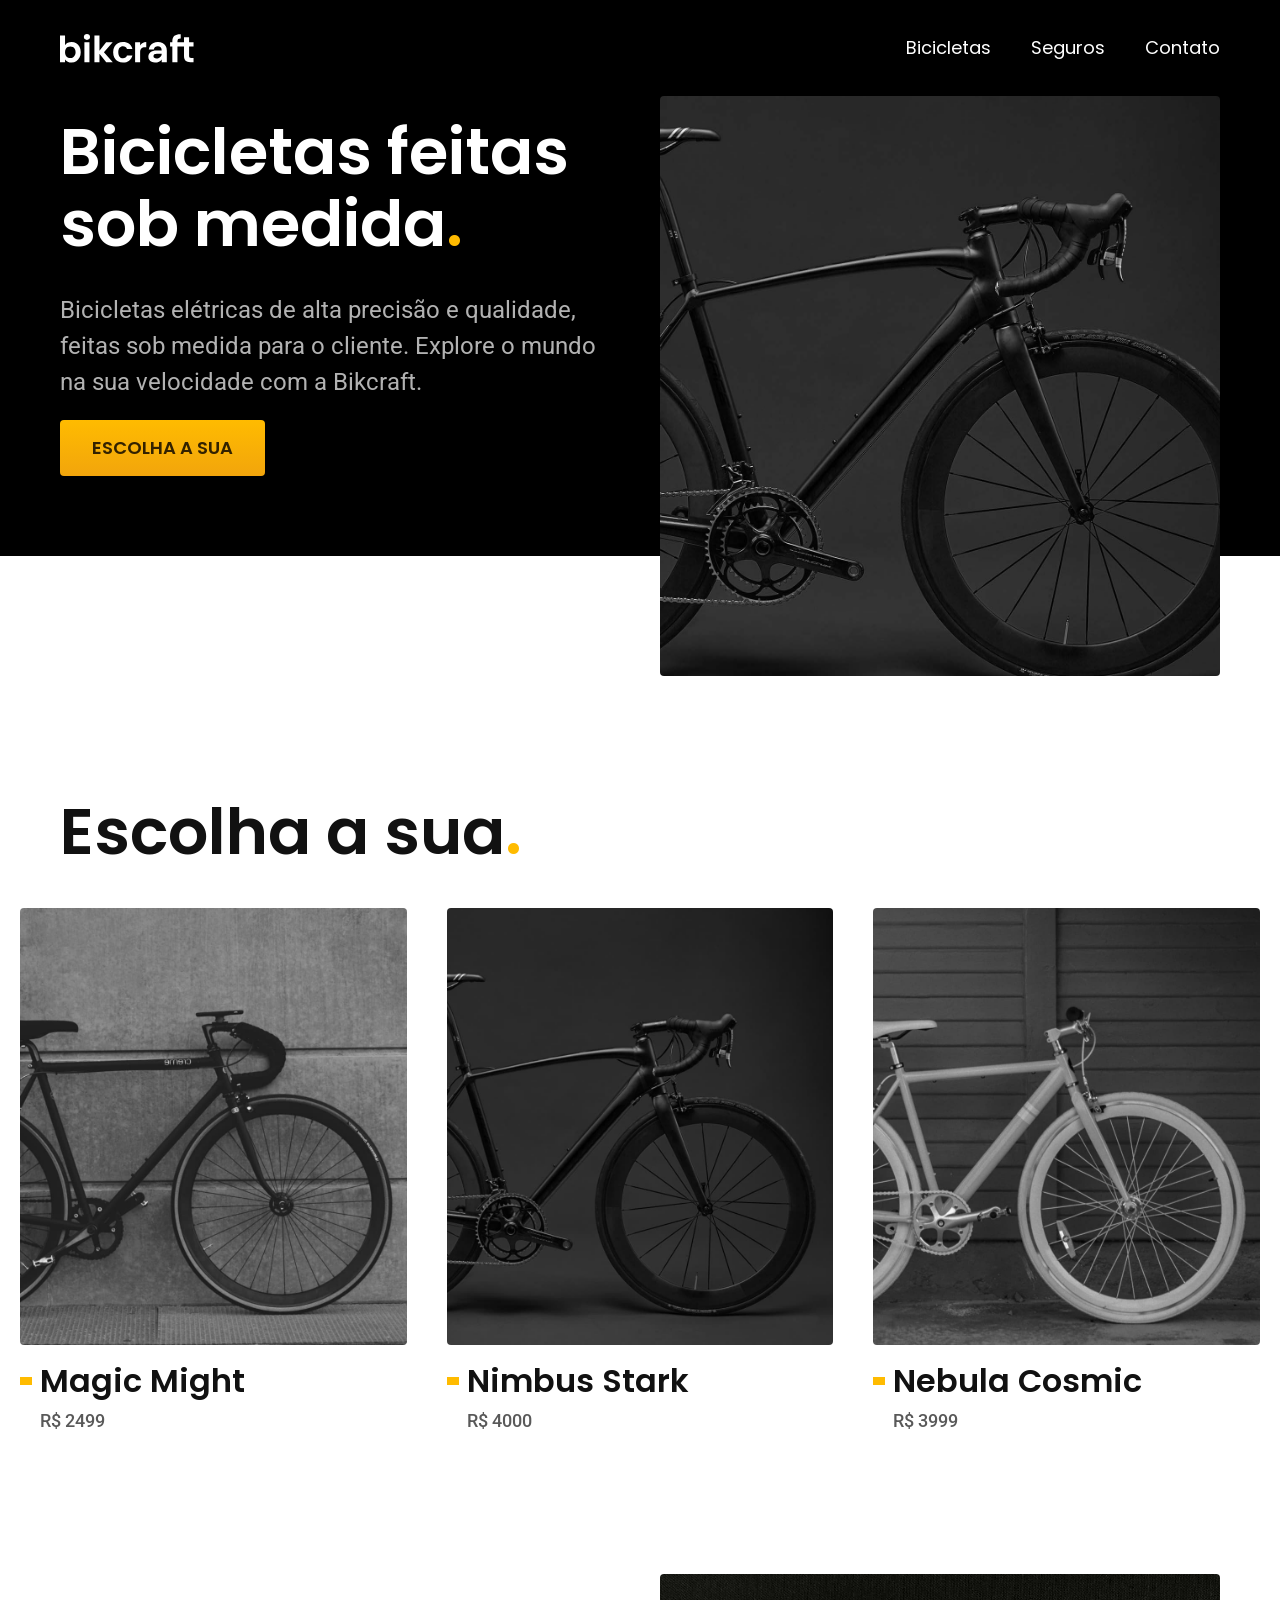
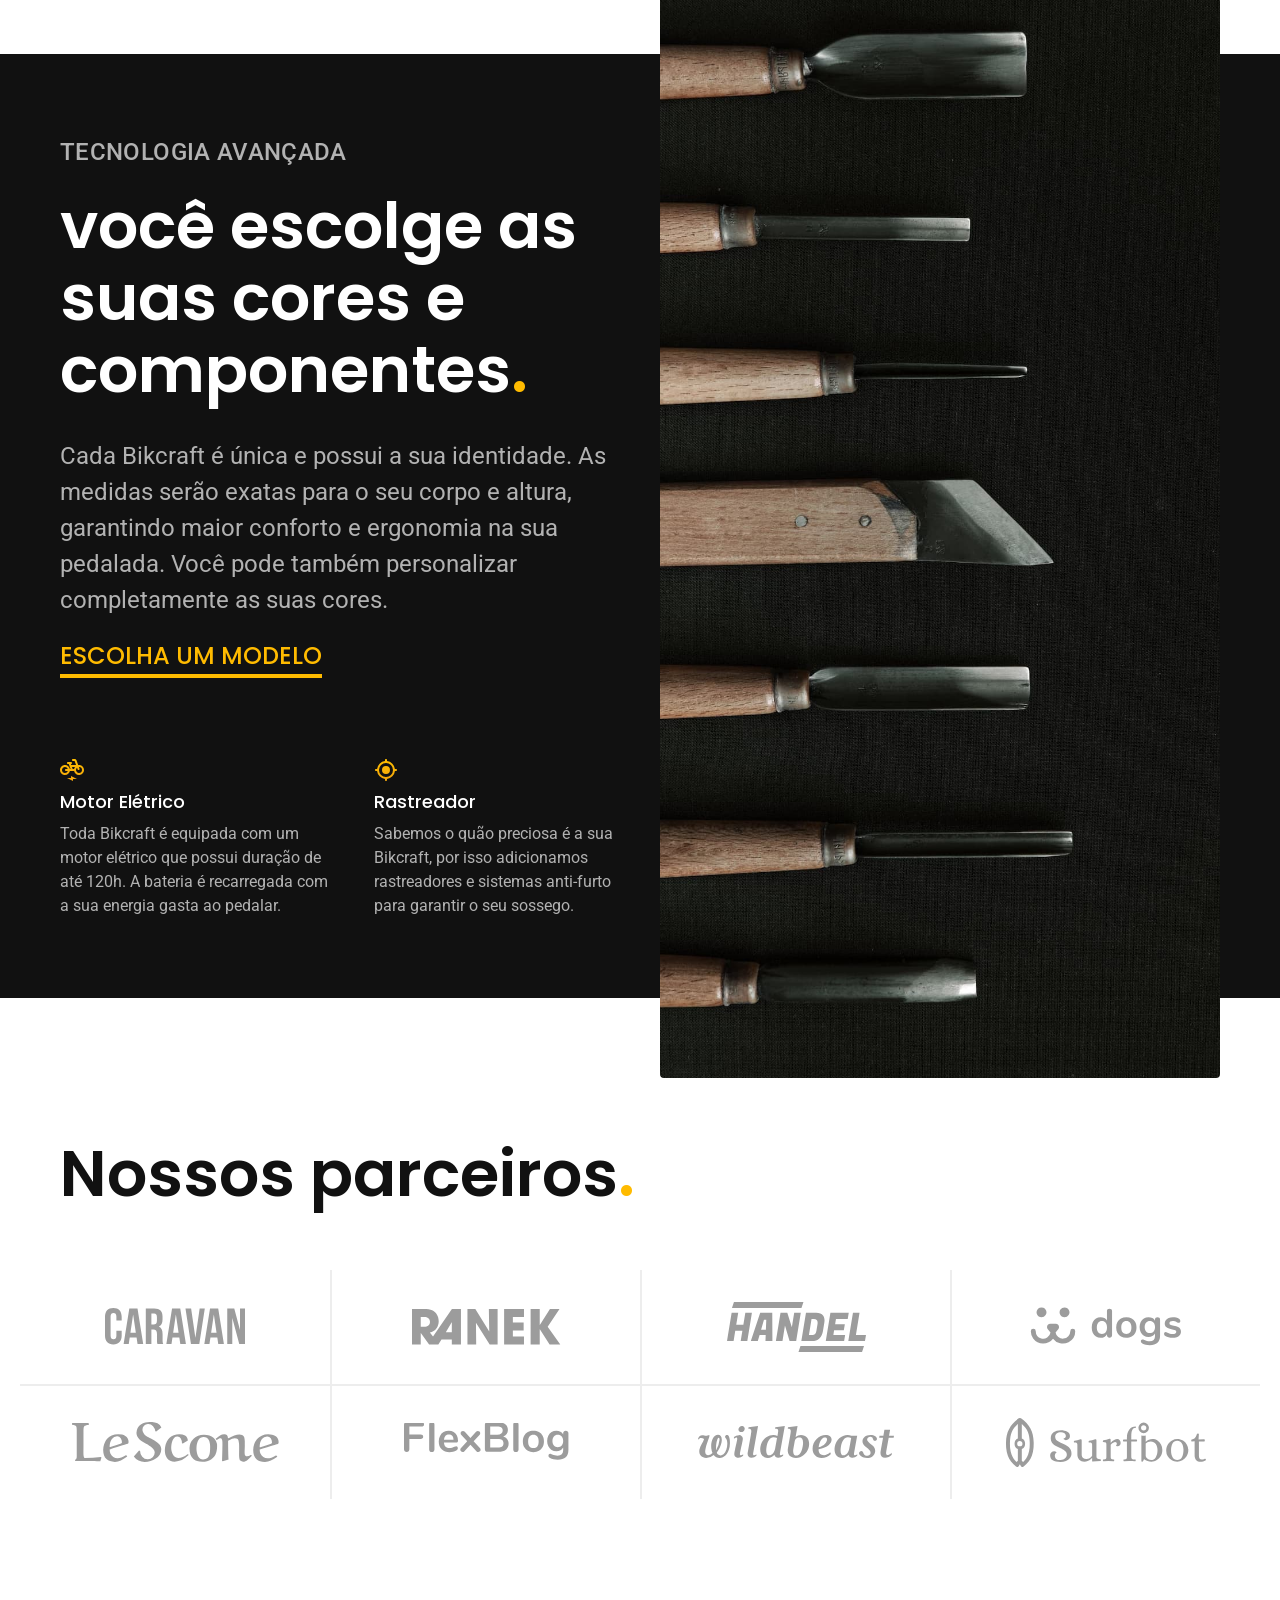
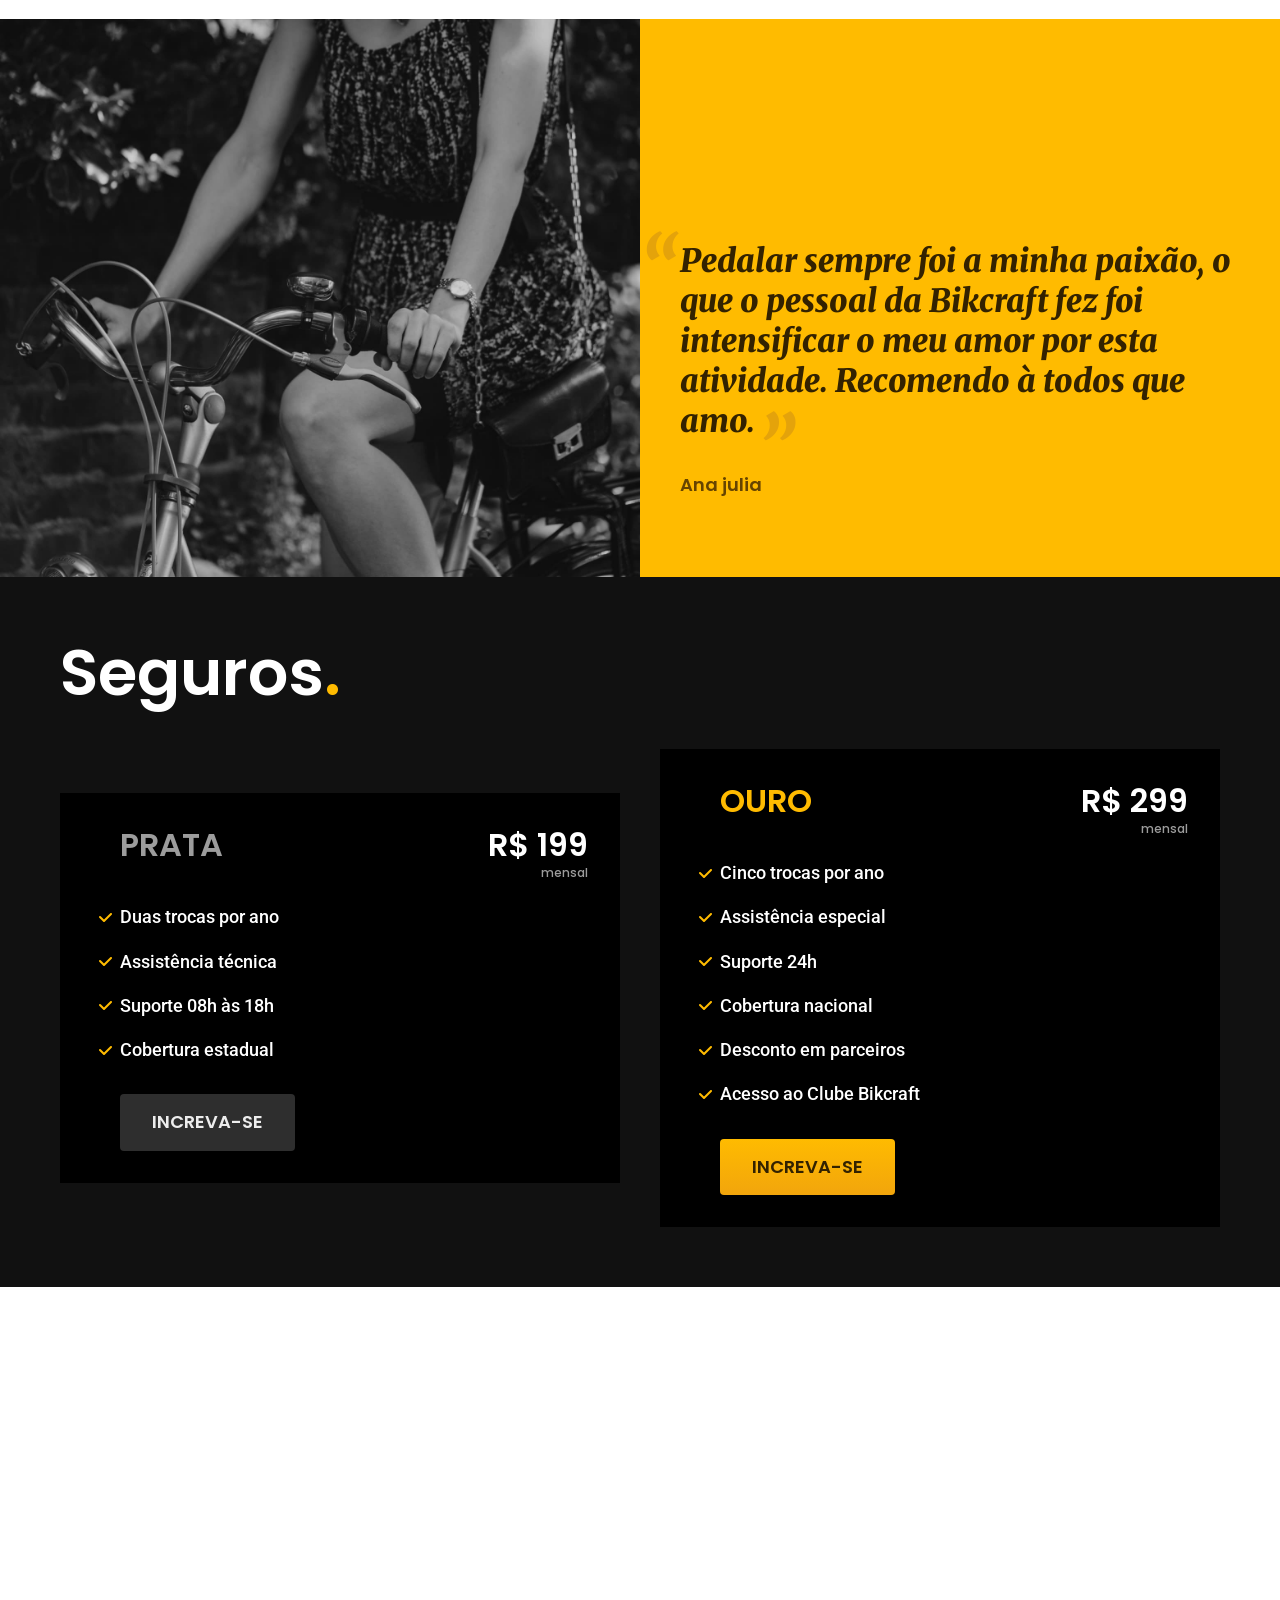
==== index.html @ 84272445 "Implementação de seguros" ====
<!DOCTYPE html>
<html lang="pt-br">

<head>
  <meta charset="UTF-8">
  <meta name="description" content="Bicicletas elétricas de alta precisão e qualidade,  feitas sob medida para o cliente. Explore o mundo na sua velocidade com a Bikcraft.">
  <meta name="viewport" content="width=device-width, initial-scale=1.0">
  <title>Bikcraft - Bicicletas Elétricas</title>

  <link rel="stylesheet" href="./css/style.css">

  <link rel="preconnect" href="https://fonts.googleapis.com">
  <link rel="preconnect" href="https://fonts.gstatic.com" crossorigin>
  <link href="https://fonts.googleapis.com/css2?family=Merriweather:ital,opsz,wght@1,18..144,300..900&family=Poppins&family=Roboto:wght@100..900&display=swap" rel="stylesheet">
</head>

<body>
  <header class="header-bg">
    <div class="header container">
      <a href="./">
        <img src="./img/bikcraft.svg" alt="Bikcraft">
      </a>

      <nav>
        <ul class="header-menu font-1-m cor-0">
          <li><a href="./bicicletas.html">Bicicletas</a></li>
          <li><a href="./seguros.html">Seguros</a></li>
          <li><a href="./contato.html">Contato</a></li>
        </ul>
      </nav>
    </div>
  </header>

  <main class="introducao-bg">
    <div class="introducao container">
      <div class="introducao-conteudo">
        <h1 class="texto-grande cor-0">Bicicletas feitas sob medida<span class="cor-p1">.</span></h1>
        <p class="font-2-l cor-5">Bicicletas elétricas de alta precisão e qualidade, feitas sob medida para o cliente. Explore o mundo na sua velocidade com a Bikcraft.</p>
        <a class="botao" href="./bicicletas.html">Escolha a sua</a>
      </div>
      <div class="introducao-imagem">
        <img src="./img/fotos/introducao.jpg" alt="Bicicleta elétrica preta.">
      </div>
    </div>
  </main>

  <article class="bicicletas-lista">
    <h2 class="container font-1-xxl">Escolha a sua<span class="cor-p1">.</span></h2>
    <ul>
      <li>
        <a href="./bicletas/magic.html">
          <img src="./img/bicicletas/magic-home.jpg" alt="Bicicleta preta">
          <h3 class="font-1-xl">Magic Might</h3>
          <span class="font-2-m cor-8">R$ 2499</span>
        </a>
      </li>
      <li>
        <a href="./bicletas/nimbus.html">
          <img src="./img/bicicletas/nimbus-home.jpg" alt="Bicicleta preta">
          <h3 class="font-1-xl">Nimbus Stark</h3>
          <span class="font-2-m cor-8">R$ 4000</span>
        </a>
      </li>
      <li>
        <a href="./bicletas/nebula.html">
          <img src="./img/bicicletas/nebula-home.jpg" alt="Bicicleta preta">
          <h3 class="font-1-xl">Nebula Cosmic</h3>
          <span class="font-2-m cor-8">R$ 3999</span>
        </a>
      </li>
    </ul>
  </article>

  <article class="tecnologia-bg">
    <div class="tecnologia container">
      <div class="tecnologia-conteudo">
        <span class="font-2-l-b cor-5">Tecnologia avançada</span>
        <h2 class="font-1-xxl cor-0">você escolge as suas cores e componentes<span class="cor-p1">.</span></h2>
        <p class="font-2-l cor-5">Cada Bikcraft é única e possui a sua identidade. As medidas serão exatas para o seu corpo e altura, garantindo maior conforto e ergonomia na sua pedalada. Você pode também personalizar completamente as suas cores.</p>
        <a class="link" href="./bicicletas.html">Escolha um modelo</a>
        <div class="tecnologia-vantagens">
          <div>
            <img src="./img/icones/eletrica.svg" alt="">
            <h3 class="font-1-m cor-0">Motor Elétrico</h3>
            <p class="font-2-s cor-5">Toda Bikcraft é equipada com um motor elétrico que possui duração de até 120h. A bateria é recarregada com a sua energia gasta ao pedalar.</p>
          </div>
          <div>
            <img src="./img/icones/rastreador.svg" alt="">
            <h3 class="font-1-m cor-0">Rastreador</h3>
            <p class="font-2-s cor-5">Sabemos o quão preciosa é a sua Bikcraft, por isso adicionamos rastreadores e sistemas anti-furto para garantir o seu sossego. </p>
          </div>
        </div>
      </div>
      <div class="tecnologia-imagem">
        <img src="./img/fotos/tecnologia.jpg" alt="">
      </div>
    </div>
  </article>

  <section class="parceiros" aria-label="Nossos parceiros">
    <h2 class="container font-1-xxl">Nossos parceiros<span class="cor-p1">.</span></h2>
    <ul>
      <li><img src="./img/parceiros/caravan.svg" alt="carava"></li>
      <li><img src="./img/parceiros/ranek.svg" alt="carava"></li>
      <li><img src="./img/parceiros/handel.svg" alt="carava"></li>
      <li><img src="./img/parceiros/dogs.svg" alt="carava"></li>
      <li><img src="./img/parceiros/lescone.svg" alt="carava"></li>
      <li><img src="./img/parceiros/flexblog.svg" alt="carava"></li>
      <li><img src="./img/parceiros/wildbeast.svg" alt="carava"></li>
      <li><img src="./img/parceiros/surfbot.svg" alt="carava"></li>
    </ul>
  </section>

  <section class="depoimento" aria-label="depoimento">
    <div>
      <img src="./img/fotos/depoimento.jpg" alt="Pessoa pedalando uma bicicleta bikcraft">
    </div>
    <div class="depoimento-conteudo">
      <blockquote class="font-1-xl cor-p5">
        <p>Pedalar sempre foi a minha paixão, o que o pessoal da Bikcraft fez foi intensificar o meu amor por esta atividade. Recomendo à todos que amo.</p>
      </blockquote>
      <span class="font-1-m-b cor-p4">Ana julia</span>
    </div>
  </section>

  <article class="seguros-bg">
    <div class="seguros container">
      <h2 class="font-1-xxl cor-0">Seguros<span class="cor-p1">.</span></h2>
      <div class="seguros-item">
        <h3 class="font-1-xl cor-6">PRATA</h3>
        <span class="font-1-xl cor-0">R$ 199 <span class="font-1-xs cor-6">mensal</span></span>
        <ul class="font-2-m cor-0">
          <li>Duas trocas por ano</li>
          <li>Assistência técnica</li>
          <li>Suporte 08h às 18h</li>
          <li>Cobertura estadual</li>
        </ul>
        <a class="botao secundario" href="./orcamento.html">Increva-se</a>
      </div>

      <div class="seguros-item">
        <h3 class="font-1-xl cor-p1">OURO</h3>
        <span class="font-1-xl cor-0">R$ 299 <span class="font-1-xs cor-6">mensal</span></span>
        <ul class="font-2-m cor-0">
          <li>Cinco trocas por ano</li>
          <li>Assistência especial </li>
          <li>Suporte 24h</li>
          <li>Cobertura nacional</li>
          <li>Desconto em parceiros</li>
          <li>Acesso ao Clube Bikcraft</li>
        </ul>
        <a class="botao" href="./orcamento.html">Increva-se</a>
      </div>
    </div>
  </article>
</body>

</html>
---- css/style.css ----
@import "./global/header.css";
@import "./global/global.css";
@import "./utilidades/tipografia.css";
@import "./utilidades/cores.css";


/* utilidades */

@import "./utilidades/componentes.css";

/* Home */
@import "./home/introducao.css";
@import "./home/tecnologia.css"; 
@import "./home/parceiros.css";
@import "./home/depoimento.css";

/* Seguros */
@import "./seguros/seguros.css";

/* Bicicletas */
@import "./bicicletas/bicicletas-lista.css";
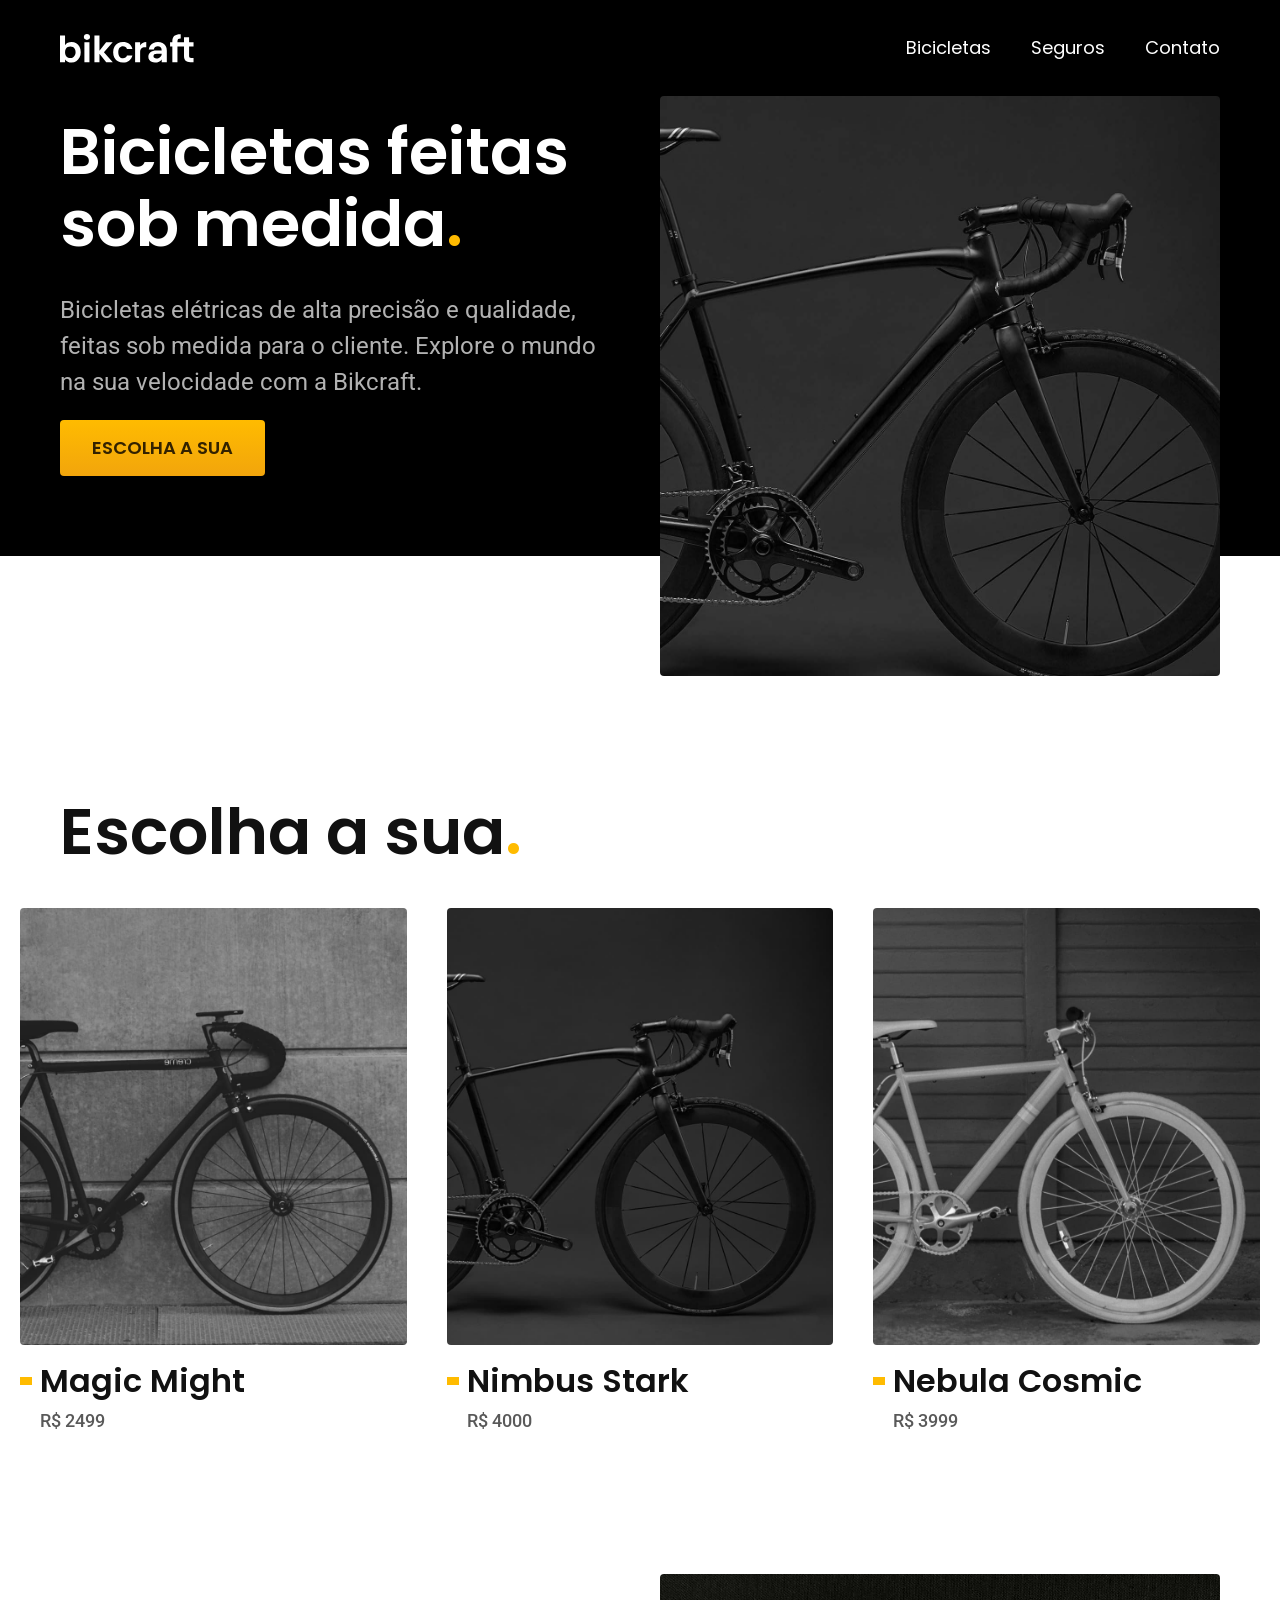
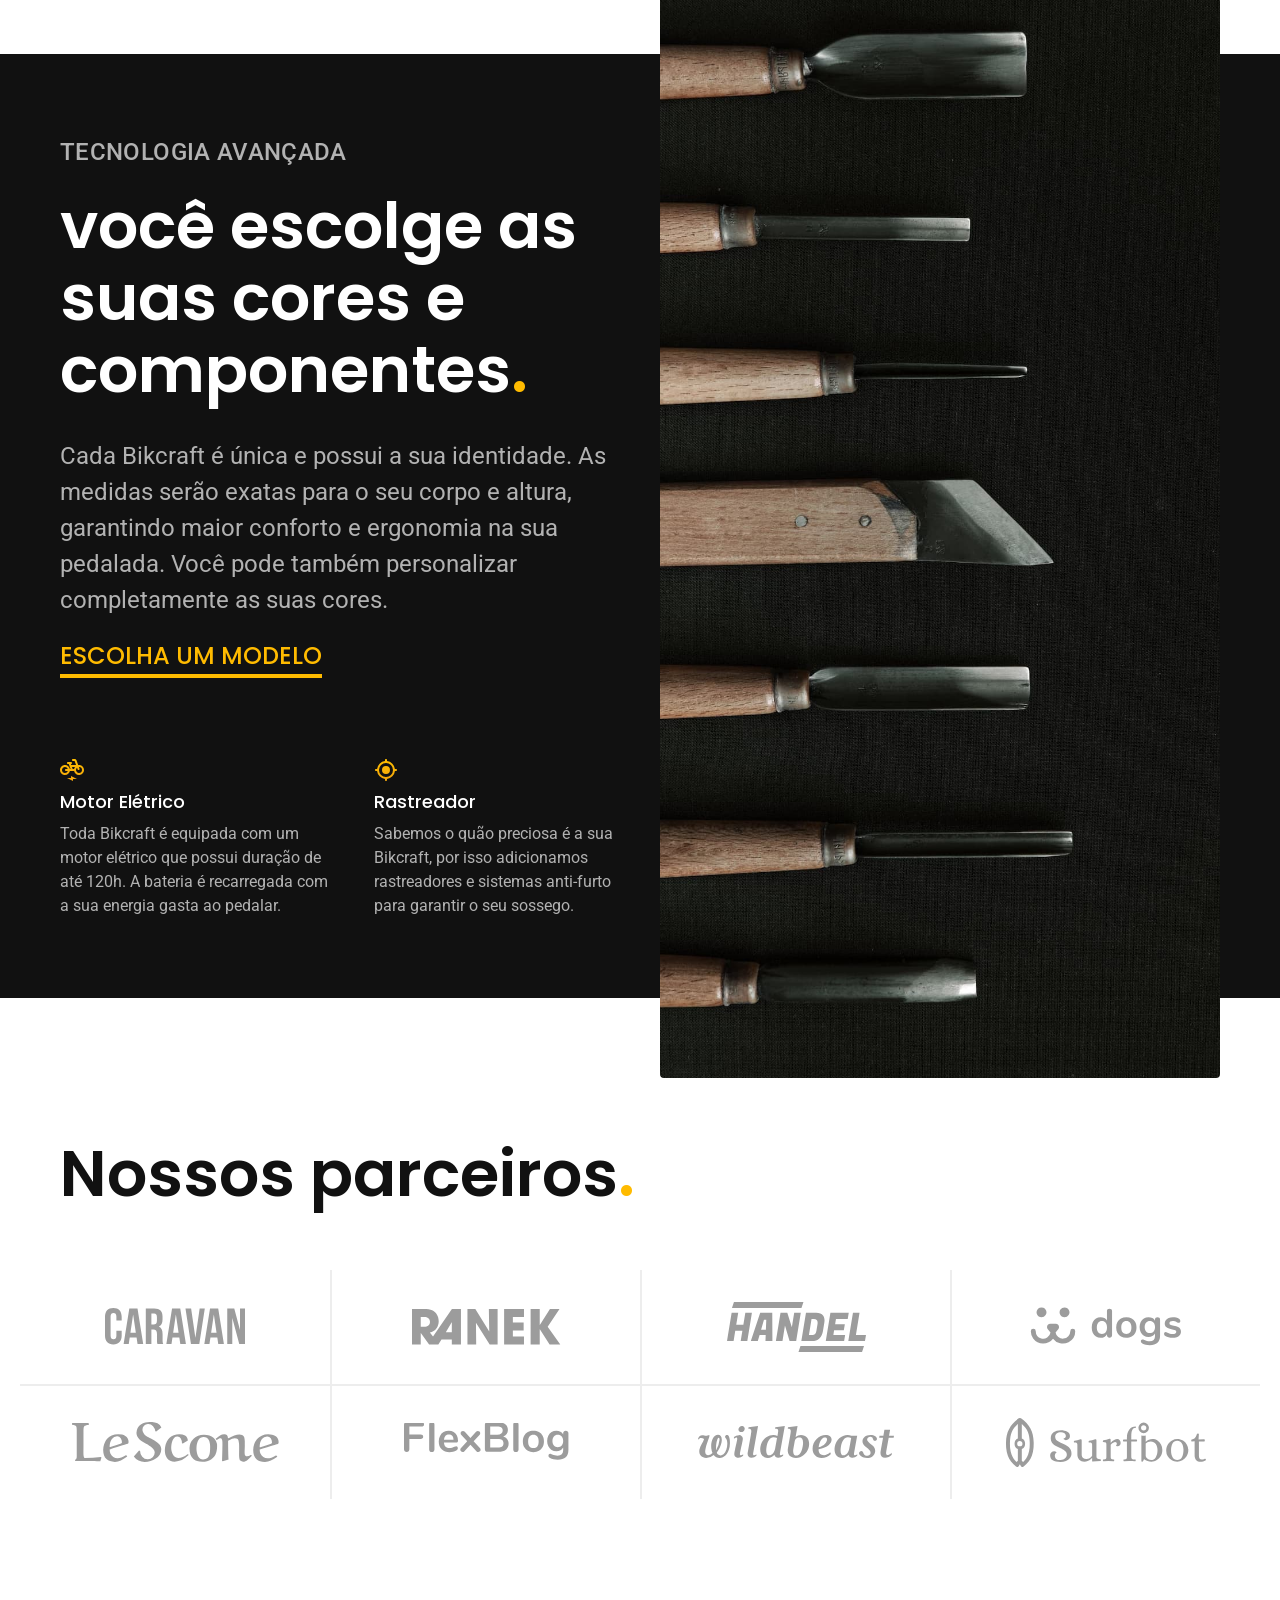
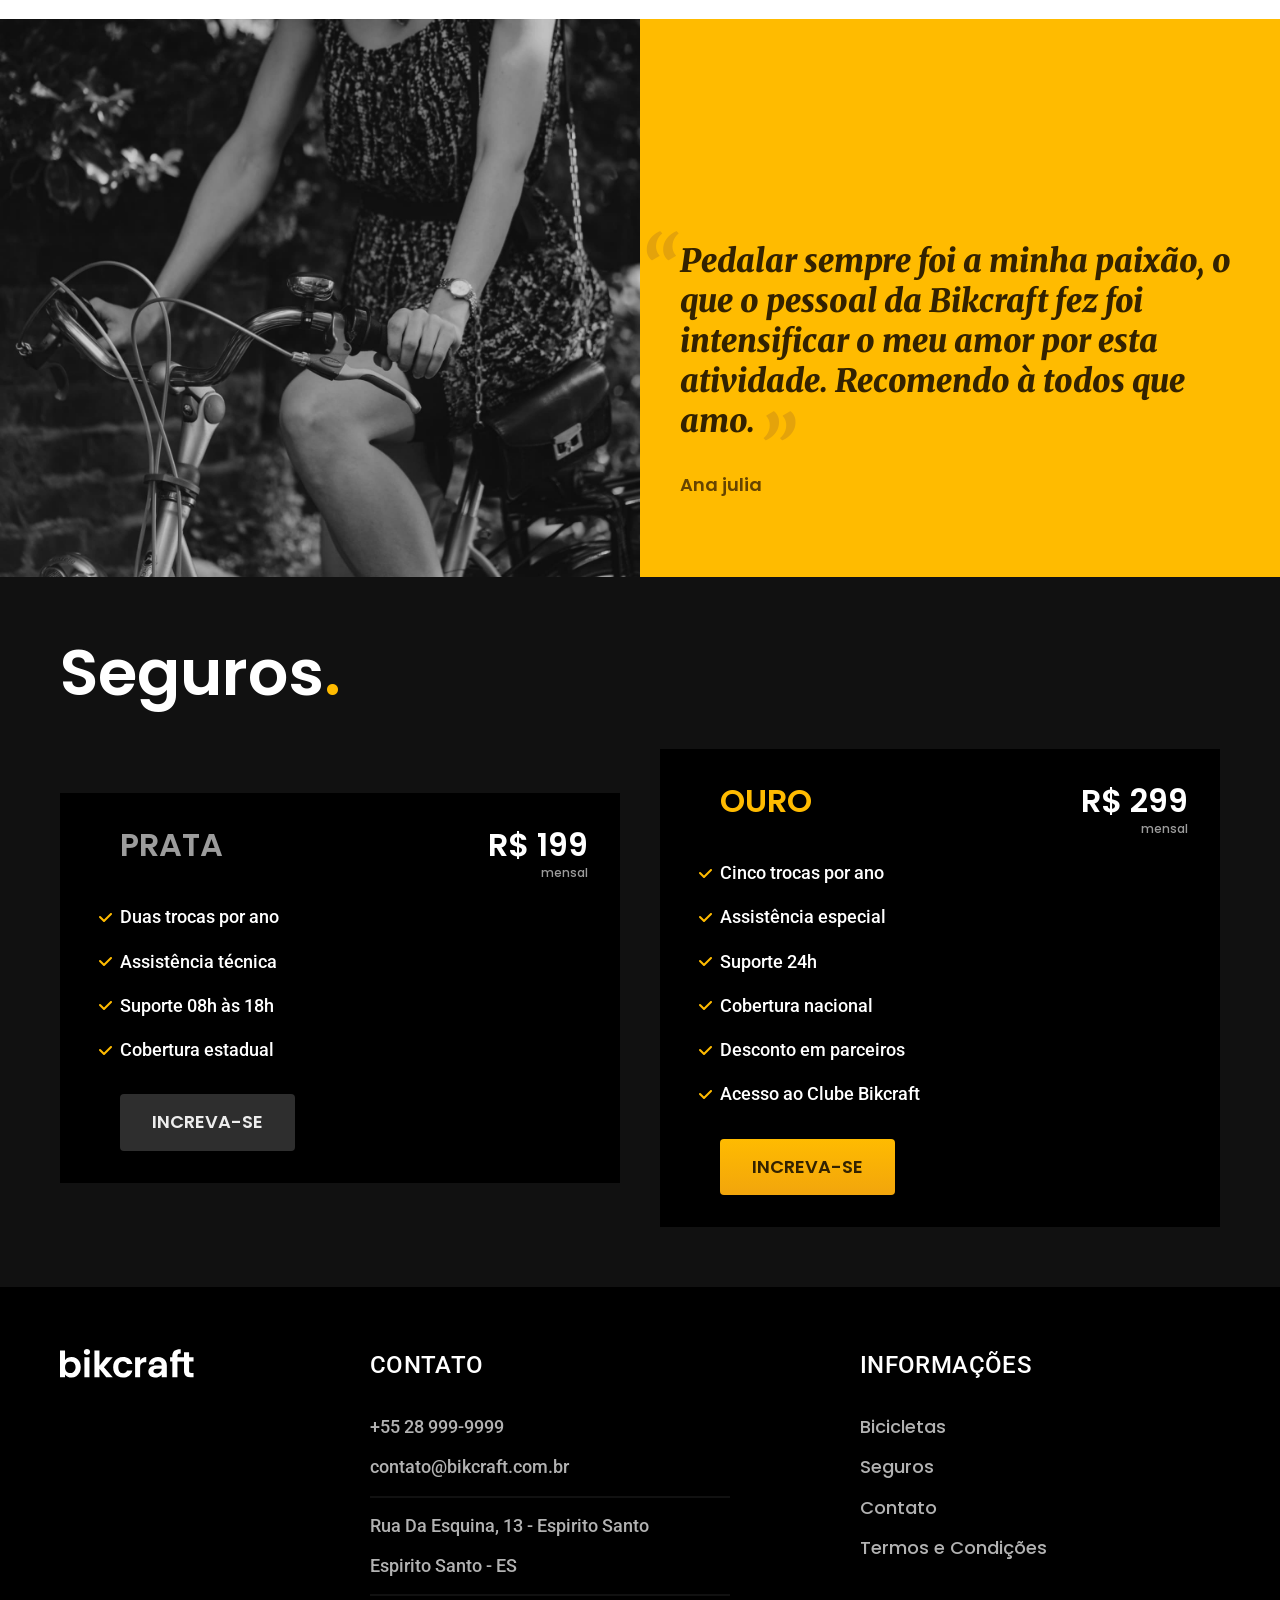
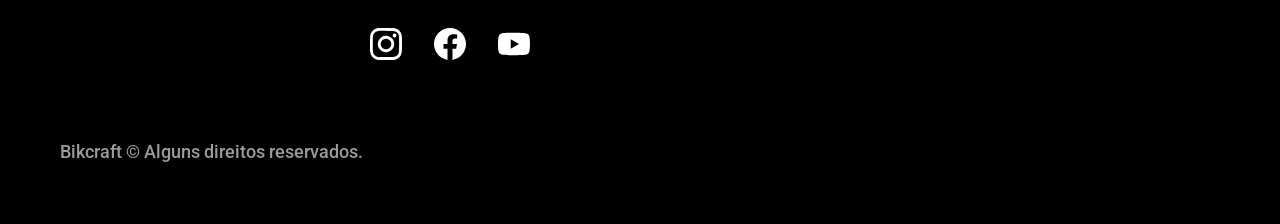
==== commit aed84002: "Aplicação de footer" ====
--- a/index.html
+++ b/index.html
@@ -153,6 +153,46 @@
       </div>
     </div>
   </article>
+
+  <footer class="footer-bg">
+    <div class="footer container">
+    <img src="./img/bikcraft.svg" alt="">
+    <div class="footer-contato">
+      <h3 class="font-2-l-b cor-0">Contato</h3>
+      <ul class="font-2-m cor-5">
+        <li><a href="tel:+5528999999">+55 28 999-9999</a></li>
+        <li><a href="mailto:contato@bikcraft.com.br">contato@bikcraft.com.br</a></li>
+        <li>Rua Da Esquina, 13 - Espirito Santo</li>
+        <li>Espirito Santo - ES</li>
+      </ul>
+        <div class="footer-redes">
+          <a href="./">
+            <img src="./img/redes/instagram.svg" alt="instagram">
+          </a>
+                    <a href="./">
+            <img src="./img/redes/facebook.svg" alt="facebook">
+          </a>
+                    <a href="./">
+            <img src="./img/redes/youtube.svg" alt="youtube">
+          </a>
+          
+        </div>
+
+    </div>
+    <div class="footer-informacoes">
+    <h3 class="font-2-l-b cor-0">Informações</h3>
+    <nav>
+      <ul class="font-1-m cor-5">
+          <li><a href="./bicicletas.html">Bicicletas</a></li>
+          <li><a href="./seguros.html">Seguros</a></li>
+          <li><a href="./contato.html">Contato</a></li>
+          <li><a href="./termos.html">Termos e Condições</a></li>
+      </ul>
+    </nav>
+    </div>
+    <p class="footer-copy font-2-m cor-6">Bikcraft © Alguns direitos reservados.</p>
+    </div>
+  </footer>
 </body>
 
 </html>
--- a/css/style.css
+++ b/css/style.css
@@ -1,4 +1,5 @@
 @import "./global/header.css";
+@import "./global/footer.css";
 @import "./global/global.css";
 @import "./utilidades/tipografia.css";
 @import "./utilidades/cores.css";
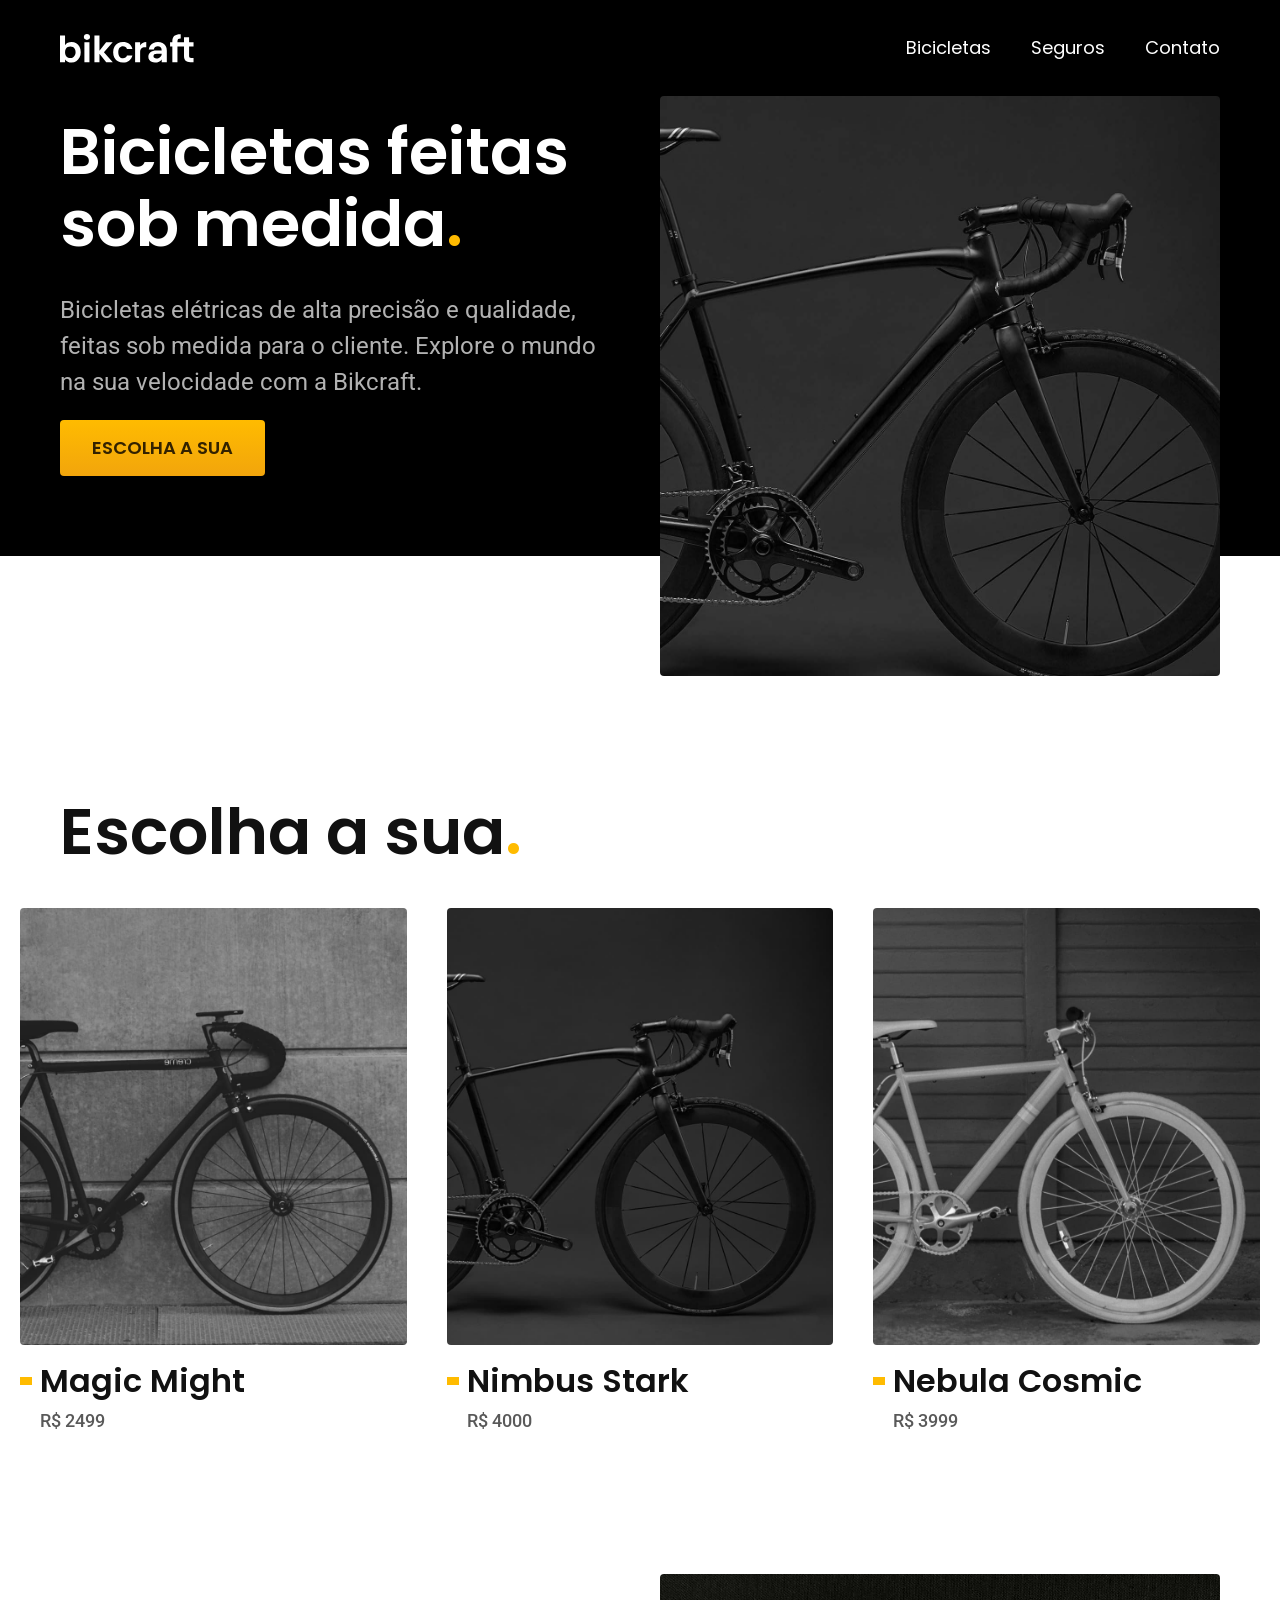
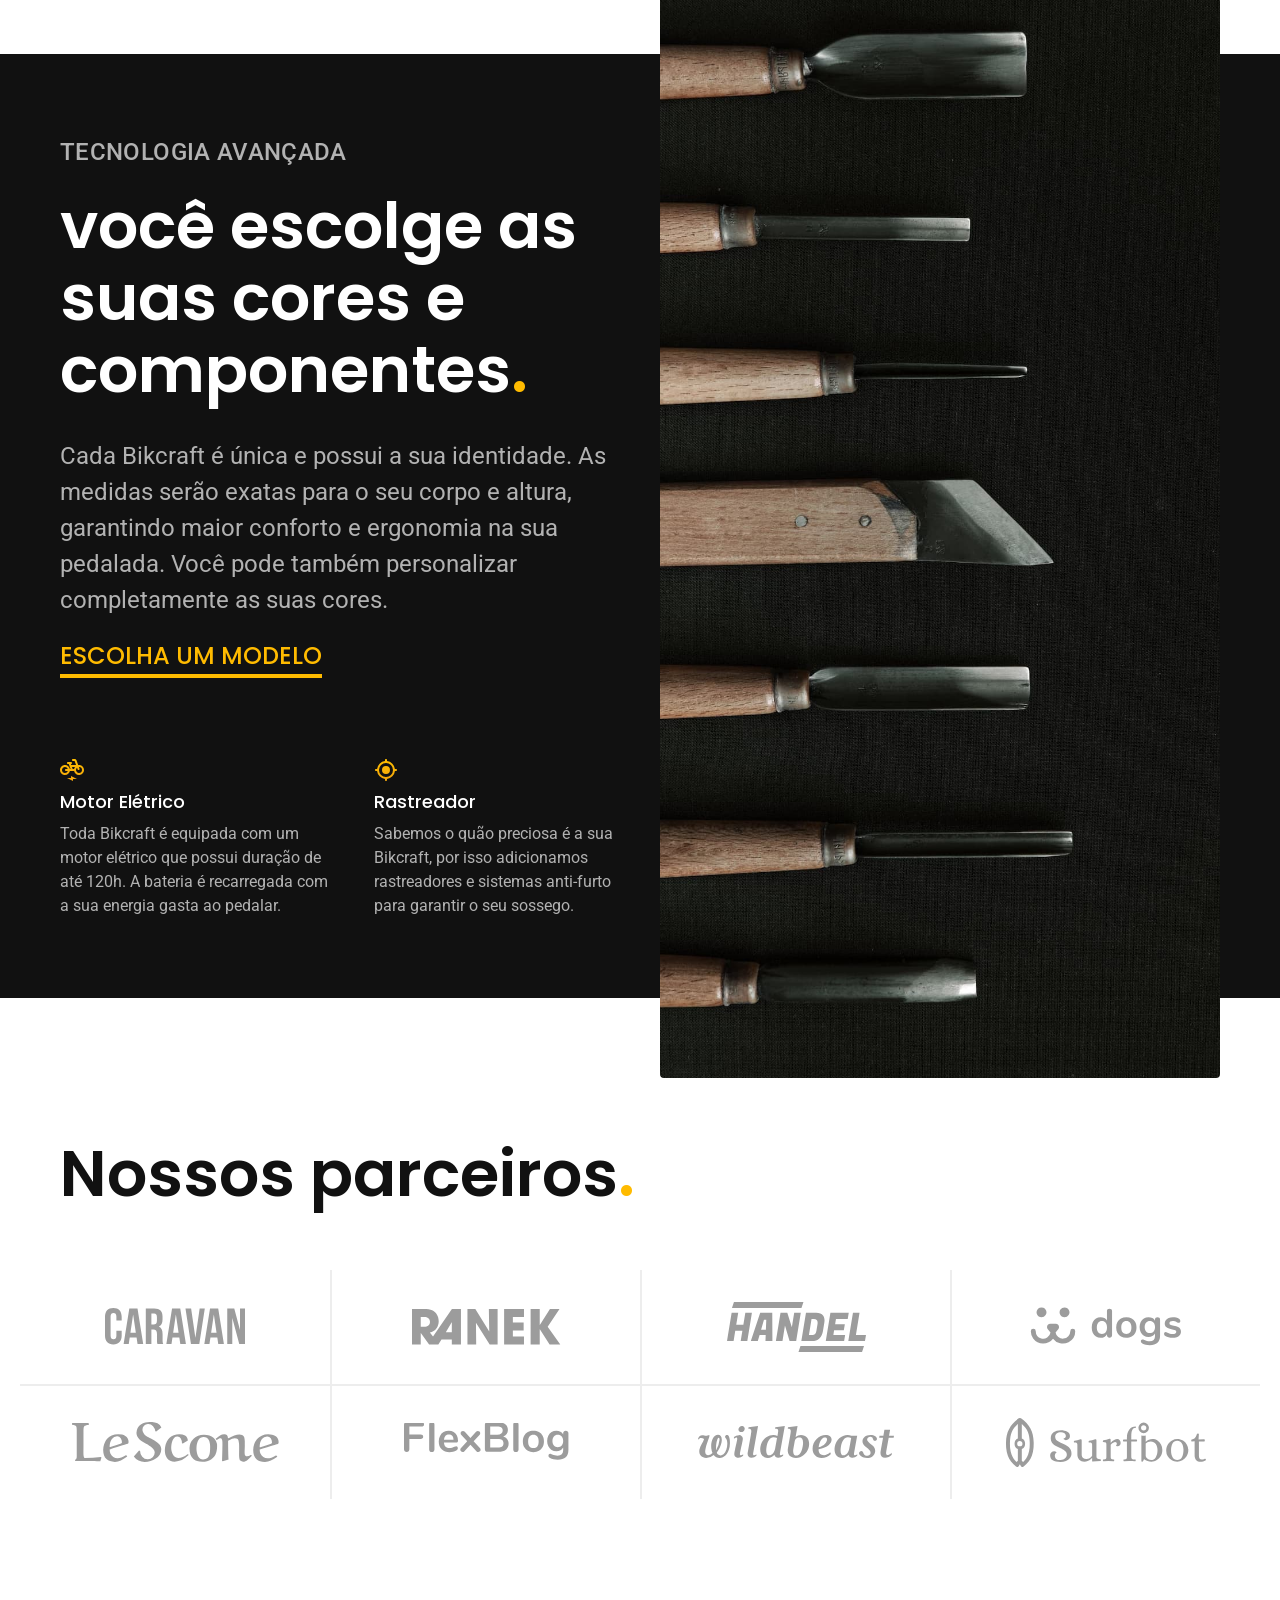
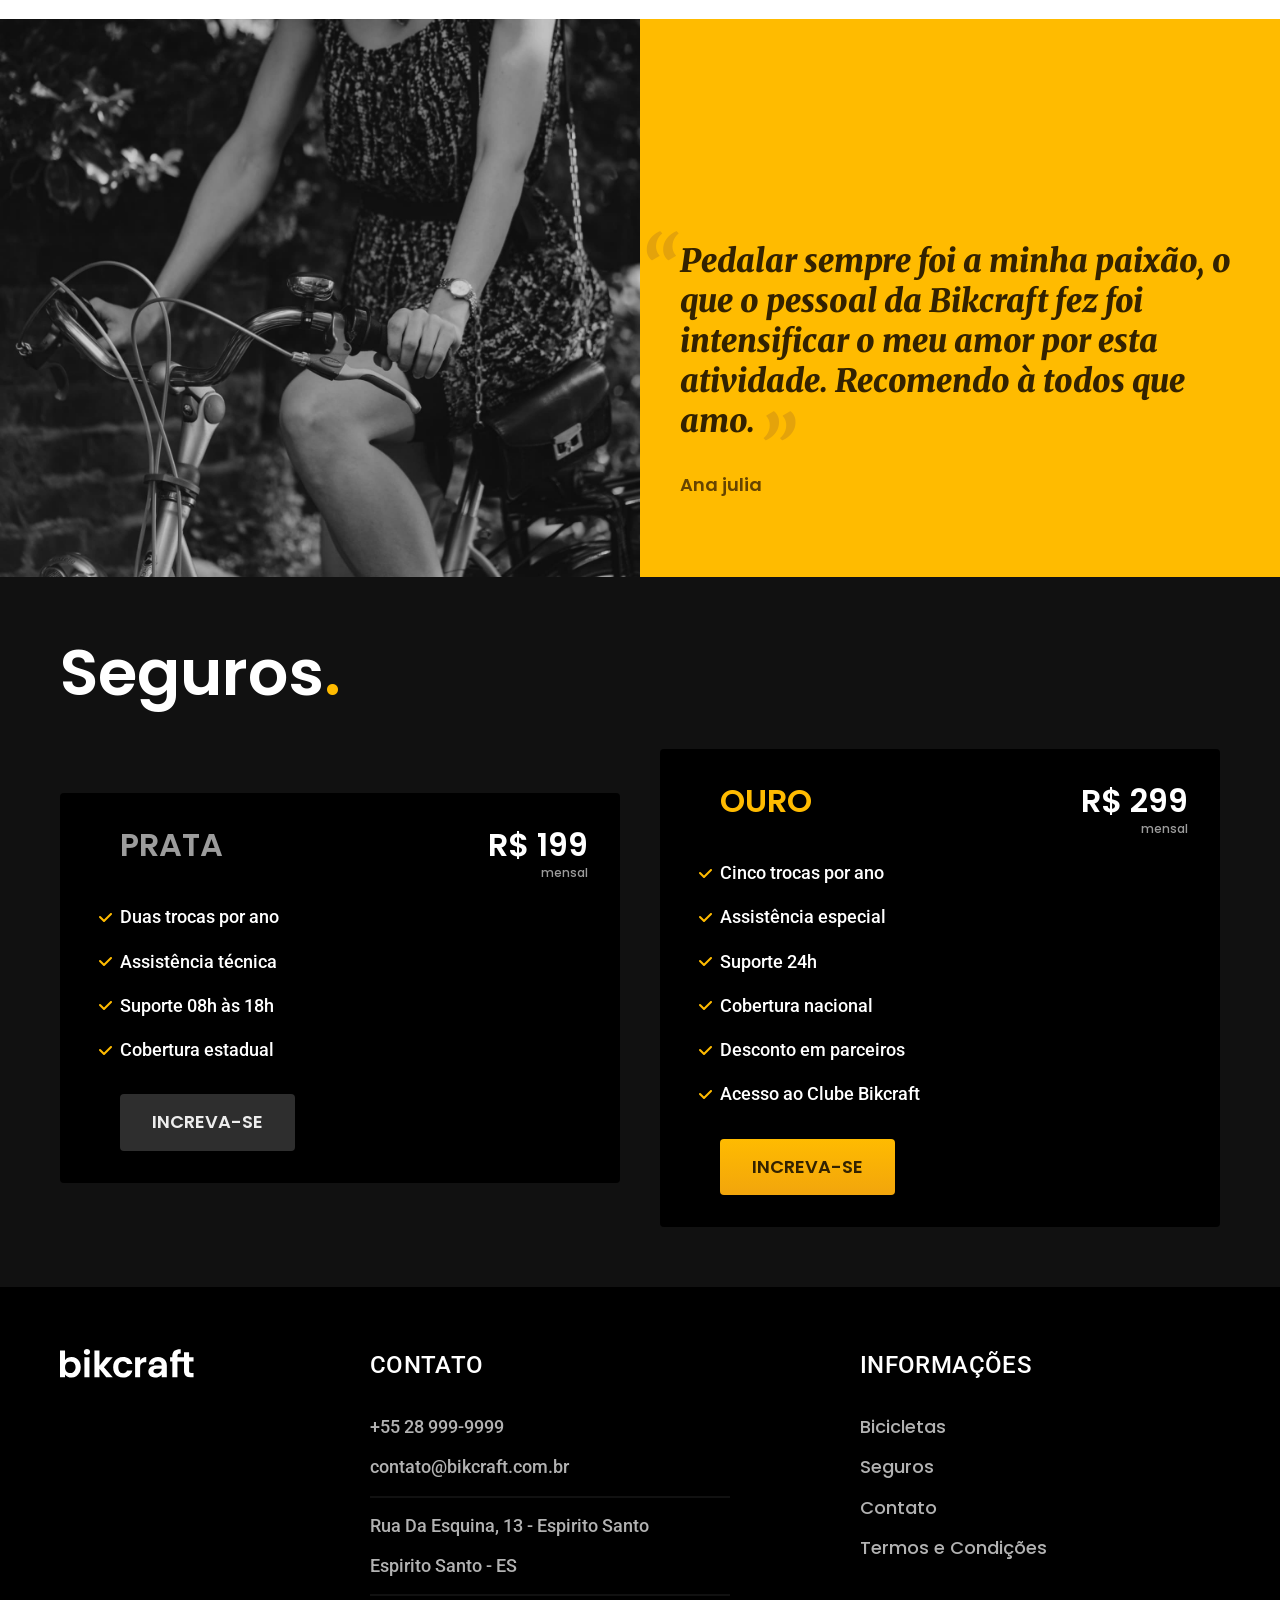
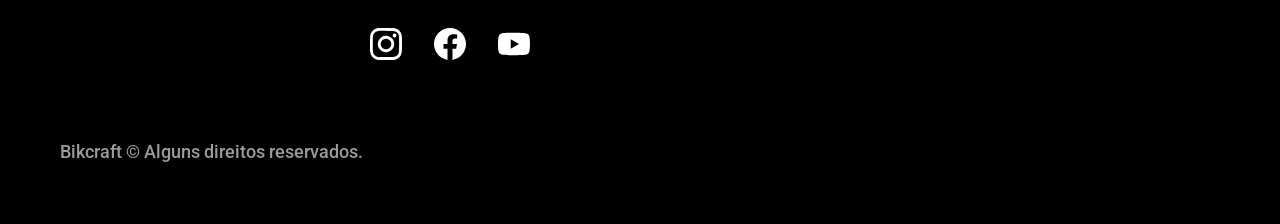
==== commit 18855071: "Bicicletas internas e mudança de link para acesso as bicicletas" ====
--- a/index.html
+++ b/index.html
@@ -48,21 +48,21 @@
     <h2 class="container font-1-xxl">Escolha a sua<span class="cor-p1">.</span></h2>
     <ul>
       <li>
-        <a href="./bicletas/magic.html">
+        <a href="/bicicletas/magic.html">
           <img src="./img/bicicletas/magic-home.jpg" alt="Bicicleta preta">
           <h3 class="font-1-xl">Magic Might</h3>
           <span class="font-2-m cor-8">R$ 2499</span>
         </a>
       </li>
       <li>
-        <a href="./bicletas/nimbus.html">
+        <a href="/bicicletas/nimbus.html">
           <img src="./img/bicicletas/nimbus-home.jpg" alt="Bicicleta preta">
           <h3 class="font-1-xl">Nimbus Stark</h3>
           <span class="font-2-m cor-8">R$ 4000</span>
         </a>
       </li>
       <li>
-        <a href="./bicletas/nebula.html">
+        <a href="/bicicletas/nebula.html">
           <img src="./img/bicicletas/nebula-home.jpg" alt="Bicicleta preta">
           <h3 class="font-1-xl">Nebula Cosmic</h3>
           <span class="font-2-m cor-8">R$ 3999</span>
@@ -156,41 +156,41 @@
 
   <footer class="footer-bg">
     <div class="footer container">
-    <img src="./img/bikcraft.svg" alt="">
-    <div class="footer-contato">
-      <h3 class="font-2-l-b cor-0">Contato</h3>
-      <ul class="font-2-m cor-5">
-        <li><a href="tel:+5528999999">+55 28 999-9999</a></li>
-        <li><a href="mailto:contato@bikcraft.com.br">contato@bikcraft.com.br</a></li>
-        <li>Rua Da Esquina, 13 - Espirito Santo</li>
-        <li>Espirito Santo - ES</li>
-      </ul>
+      <img src="./img/bikcraft.svg" alt="">
+      <div class="footer-contato">
+        <h3 class="font-2-l-b cor-0">Contato</h3>
+        <ul class="font-2-m cor-5">
+          <li><a href="tel:+5528999999">+55 28 999-9999</a></li>
+          <li><a href="mailto:contato@bikcraft.com.br">contato@bikcraft.com.br</a></li>
+          <li>Rua Da Esquina, 13 - Espirito Santo</li>
+          <li>Espirito Santo - ES</li>
+        </ul>
         <div class="footer-redes">
           <a href="./">
             <img src="./img/redes/instagram.svg" alt="instagram">
           </a>
-                    <a href="./">
+          <a href="./">
             <img src="./img/redes/facebook.svg" alt="facebook">
           </a>
-                    <a href="./">
+          <a href="./">
             <img src="./img/redes/youtube.svg" alt="youtube">
           </a>
-          
+
         </div>
 
-    </div>
-    <div class="footer-informacoes">
-    <h3 class="font-2-l-b cor-0">Informações</h3>
-    <nav>
-      <ul class="font-1-m cor-5">
-          <li><a href="./bicicletas.html">Bicicletas</a></li>
-          <li><a href="./seguros.html">Seguros</a></li>
-          <li><a href="./contato.html">Contato</a></li>
-          <li><a href="./termos.html">Termos e Condições</a></li>
-      </ul>
-    </nav>
-    </div>
-    <p class="footer-copy font-2-m cor-6">Bikcraft © Alguns direitos reservados.</p>
+      </div>
+      <div class="footer-informacoes">
+        <h3 class="font-2-l-b cor-0">Informações</h3>
+        <nav>
+          <ul class="font-1-m cor-5">
+            <li><a href="./bicicletas.html">Bicicletas</a></li>
+            <li><a href="./seguros.html">Seguros</a></li>
+            <li><a href="./contato.html">Contato</a></li>
+            <li><a href="./termos.html">Termos e Condições</a></li>
+          </ul>
+        </nav>
+      </div>
+      <p class="footer-copy font-2-m cor-6">Bikcraft © Alguns direitos reservados.</p>
     </div>
   </footer>
 </body>
--- a/css/style.css
+++ b/css/style.css
@@ -3,7 +3,6 @@
 @import "./global/global.css";
 @import "./utilidades/tipografia.css";
 @import "./utilidades/cores.css";
-
 
 /* utilidades */
 
@@ -11,12 +10,23 @@
 
 /* Home */
 @import "./home/introducao.css";
-@import "./home/tecnologia.css"; 
+@import "./home/tecnologia.css";
 @import "./home/parceiros.css";
 @import "./home/depoimento.css";
 
 /* Seguros */
 @import "./seguros/seguros.css";
+@import "./seguros/vantagens.css";
+@import "./seguros/perguntas.css";
+
+/* Termos */
+@import "./termos/termos.css";
 
 /* Bicicletas */
-@import "./bicicletas/bicicletas-lista.css";+@import "./bicicletas/bicicletas-lista.css";
+@import "./bicicletas/bicicletas.css";
+
+
+/* Bicicleta */
+@import "./bicicleta/bicicleta.css";
+@import "./bicicleta/seguro.css"
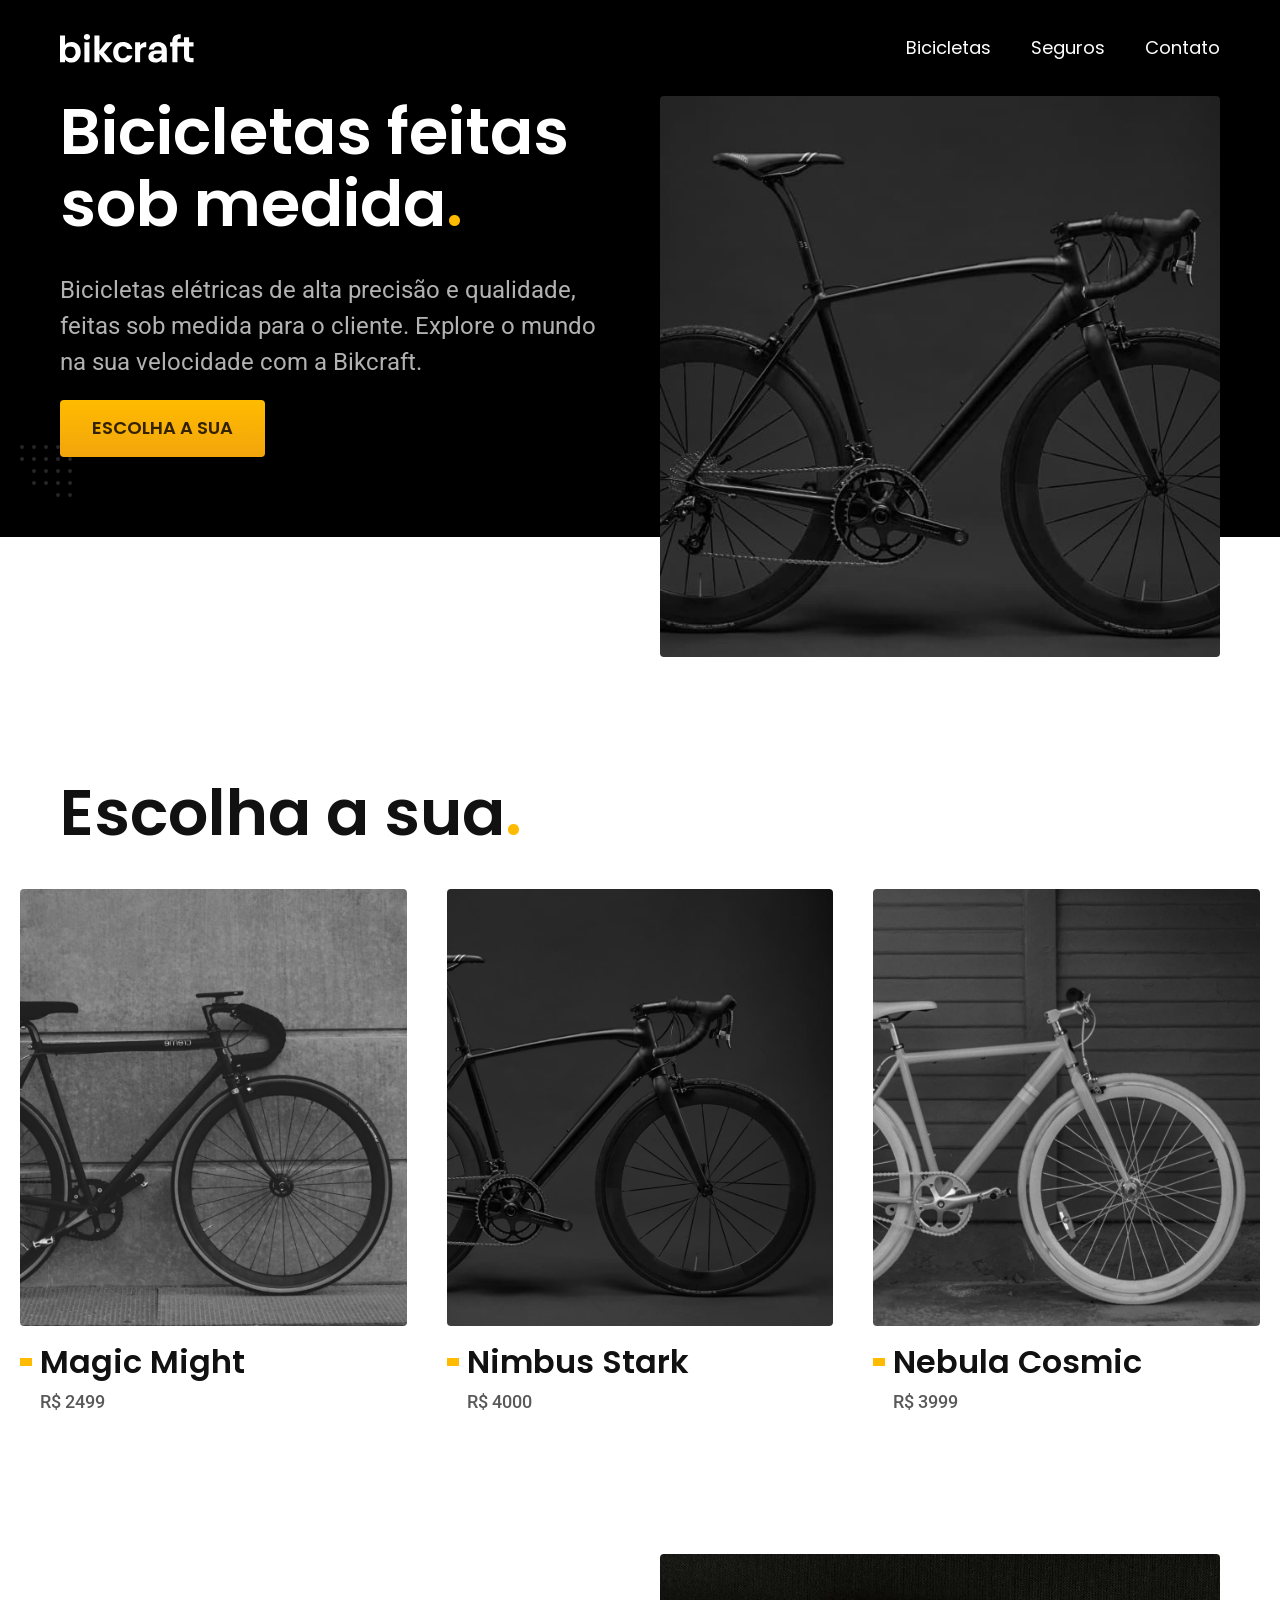
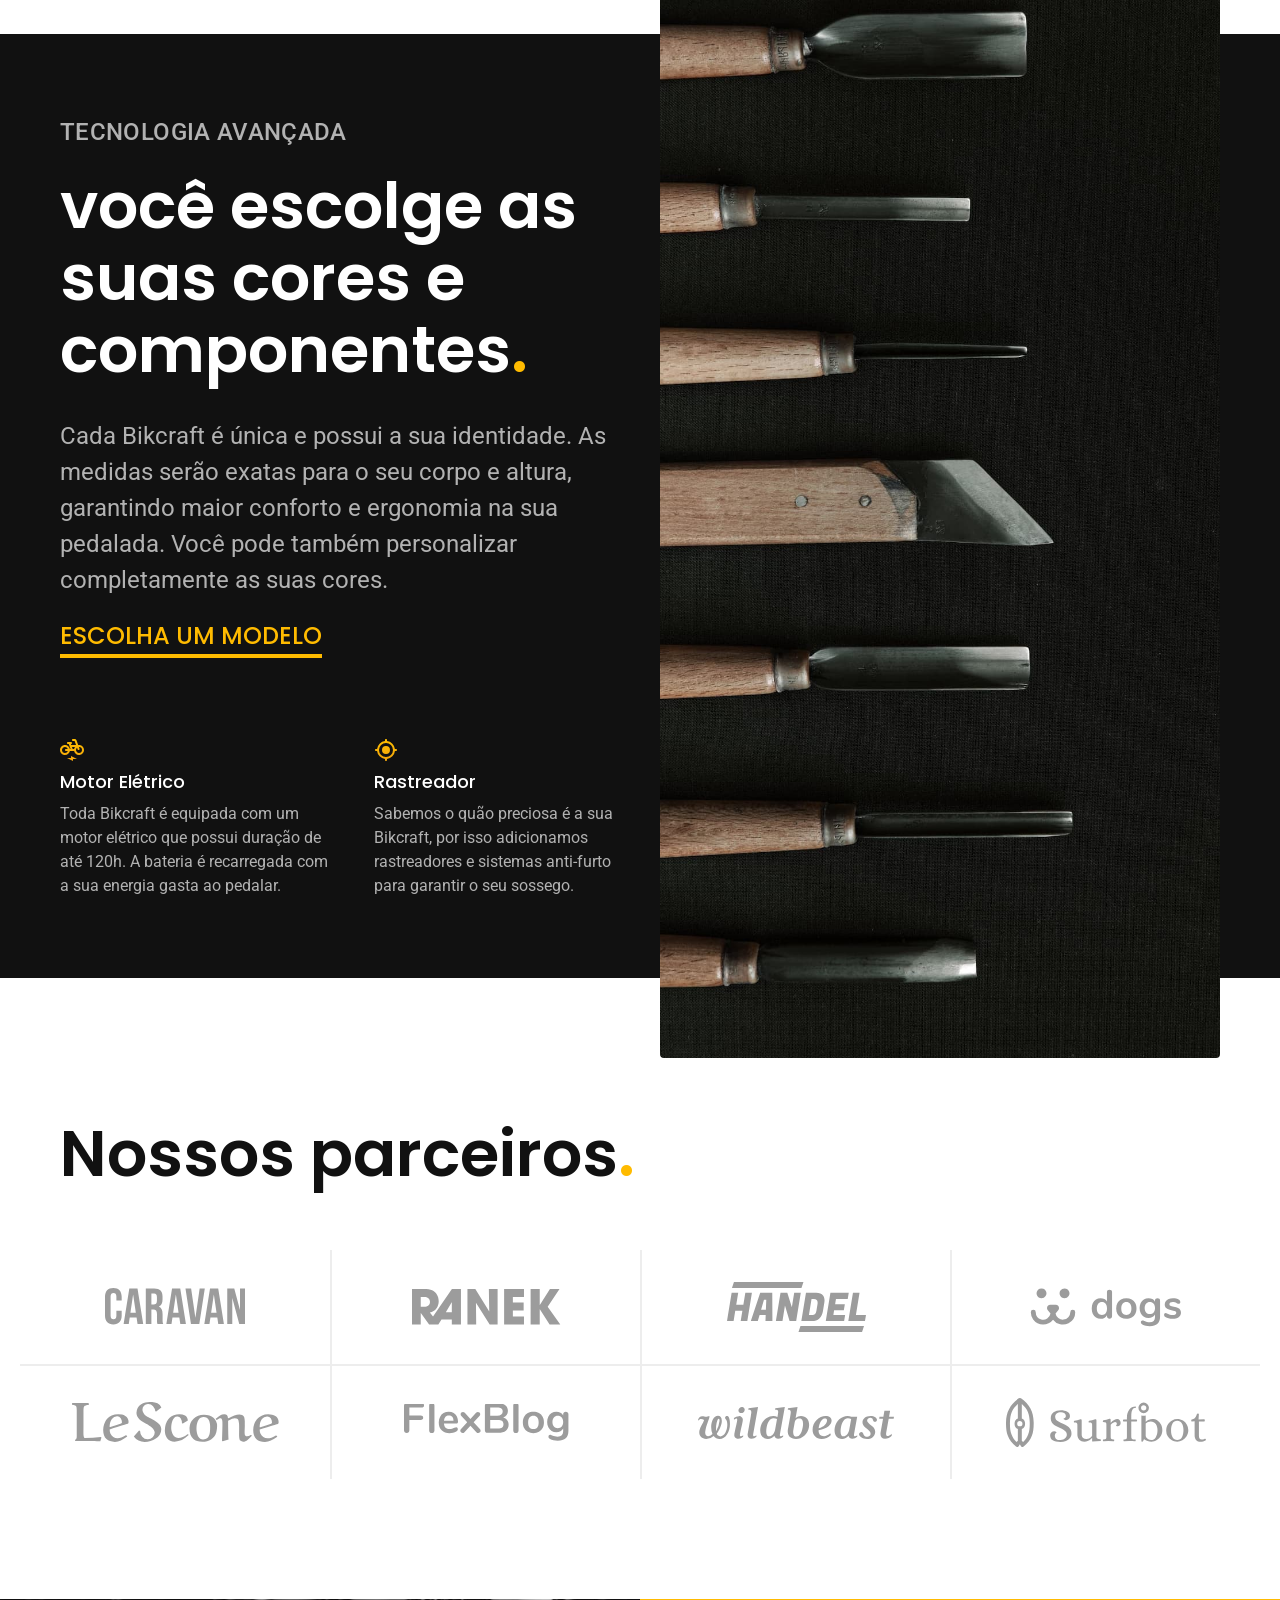
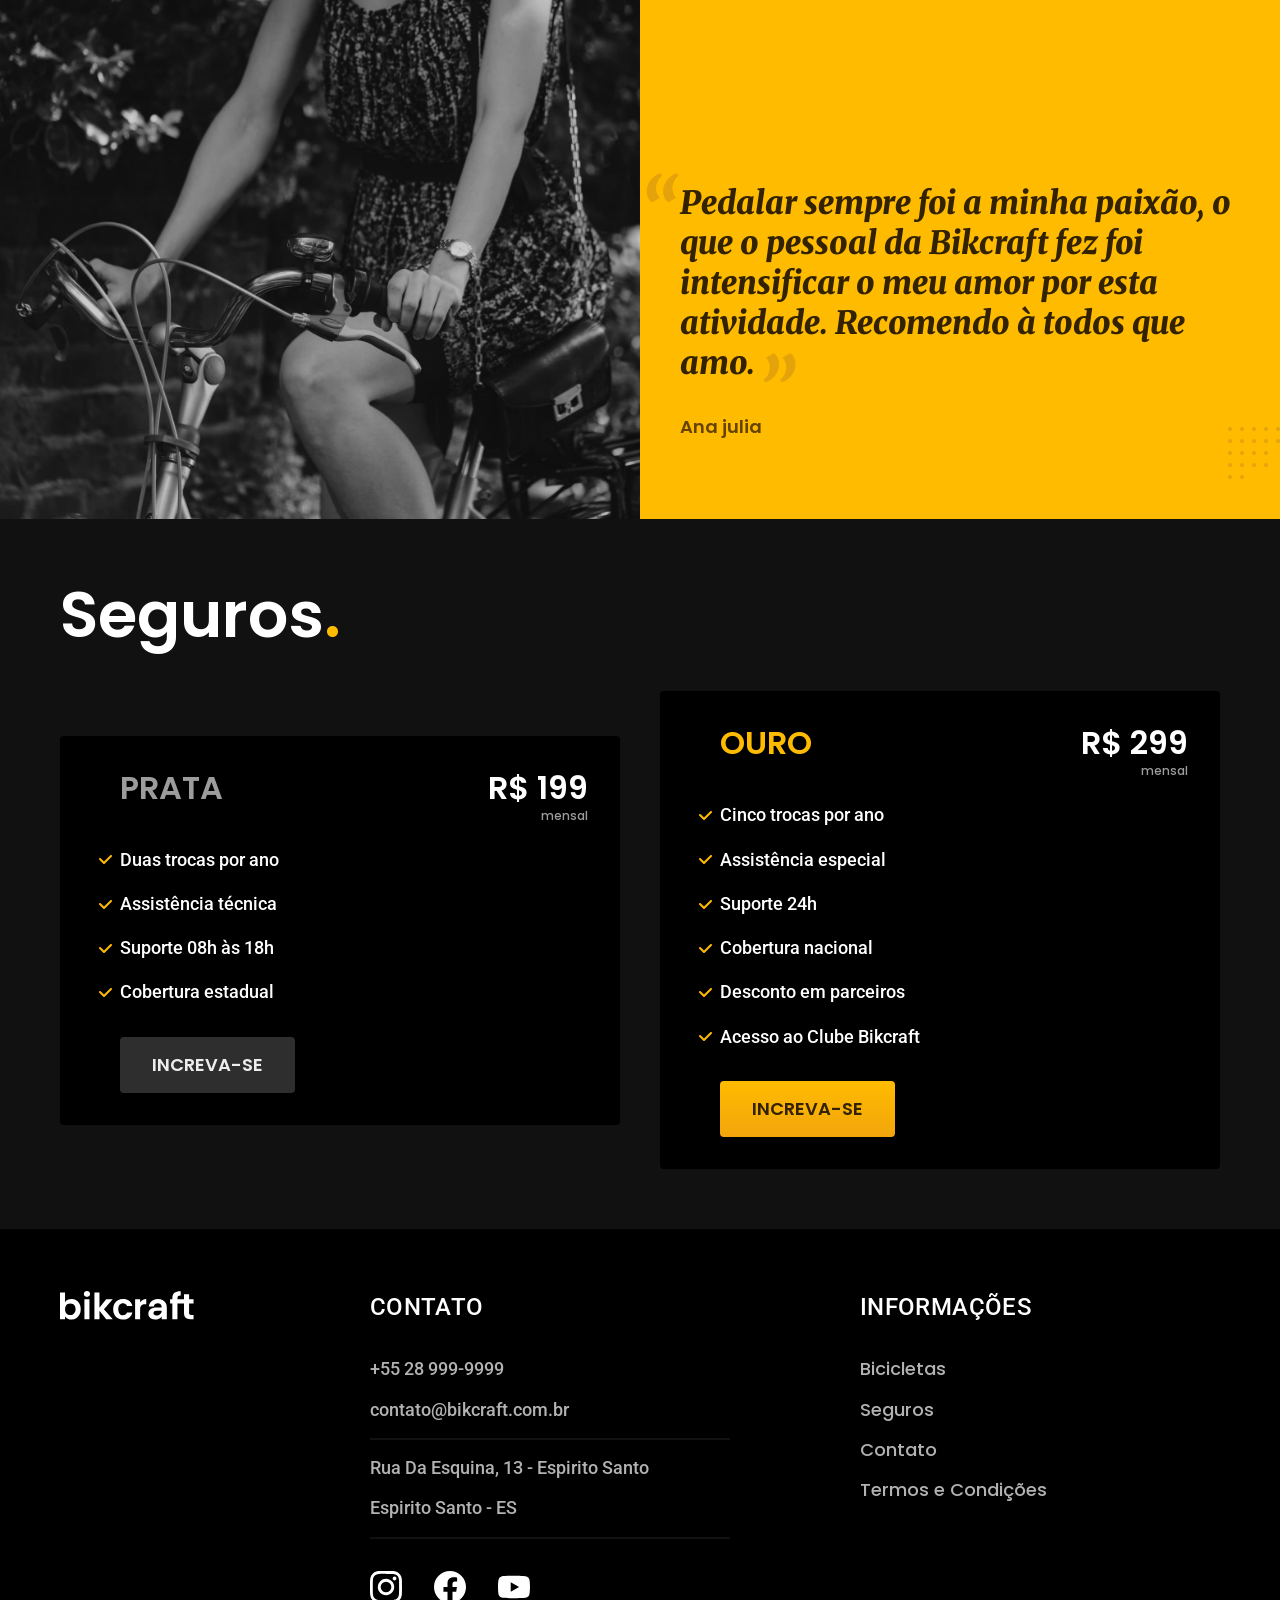
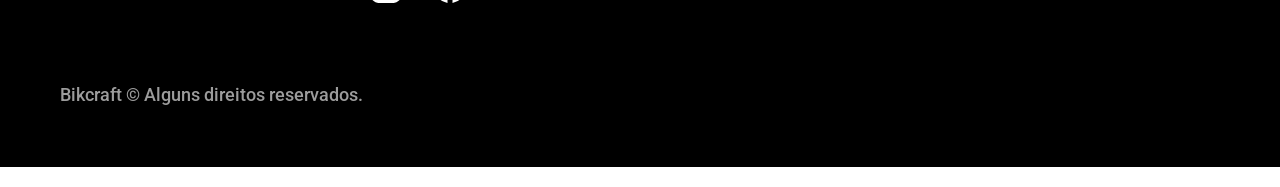
==== commit ba873a15: "Detalhes" ====
--- a/index.html
+++ b/index.html
@@ -7,6 +7,7 @@
   <meta name="viewport" content="width=device-width, initial-scale=1.0">
   <title>Bikcraft - Bicicletas Elétricas</title>
 
+  <link rel="preload" href="./css/style.css" as="style">
   <link rel="stylesheet" href="./css/style.css">
 
   <link rel="preconnect" href="https://fonts.googleapis.com">
@@ -18,7 +19,7 @@
   <header class="header-bg">
     <div class="header container">
       <a href="./">
-        <img src="./img/bikcraft.svg" alt="Bikcraft">
+        <img src="./img/bikcraft.svg" width="136" height="32" alt="Bikcraft">
       </a>
 
       <nav>
@@ -38,9 +39,10 @@
         <p class="font-2-l cor-5">Bicicletas elétricas de alta precisão e qualidade, feitas sob medida para o cliente. Explore o mundo na sua velocidade com a Bikcraft.</p>
         <a class="botao" href="./bicicletas.html">Escolha a sua</a>
       </div>
-      <div class="introducao-imagem">
-        <img src="./img/fotos/introducao.jpg" alt="Bicicleta elétrica preta.">
-      </div>
+      <picture>
+        <source media="(max-width:800px)" srcset="./img/bicicletas/nimbus.jpg">
+        <img src="./img/fotos/introducao.jpg" width="1280" height="1600" alt="Bicicleta elétrica preta.">
+      </picture>
     </div>
   </main>
 
@@ -80,19 +82,19 @@
         <a class="link" href="./bicicletas.html">Escolha um modelo</a>
         <div class="tecnologia-vantagens">
           <div>
-            <img src="./img/icones/eletrica.svg" alt="">
+            <img src="./img/icones/eletrica.svg" width="24" height="24" alt="">
             <h3 class="font-1-m cor-0">Motor Elétrico</h3>
             <p class="font-2-s cor-5">Toda Bikcraft é equipada com um motor elétrico que possui duração de até 120h. A bateria é recarregada com a sua energia gasta ao pedalar.</p>
           </div>
           <div>
-            <img src="./img/icones/rastreador.svg" alt="">
+            <img src="./img/icones/rastreador.svg" width="24" height="24" alt="">
             <h3 class="font-1-m cor-0">Rastreador</h3>
             <p class="font-2-s cor-5">Sabemos o quão preciosa é a sua Bikcraft, por isso adicionamos rastreadores e sistemas anti-furto para garantir o seu sossego. </p>
           </div>
         </div>
       </div>
       <div class="tecnologia-imagem">
-        <img src="./img/fotos/tecnologia.jpg" alt="">
+        <img src="./img/fotos/tecnologia.jpg" width="1200" height="1920" alt="">
       </div>
     </div>
   </article>
@@ -100,7 +102,7 @@
   <section class="parceiros" aria-label="Nossos parceiros">
     <h2 class="container font-1-xxl">Nossos parceiros<span class="cor-p1">.</span></h2>
     <ul>
-      <li><img src="./img/parceiros/caravan.svg" alt="carava"></li>
+      <li><img src="./img/parceiros/caravan.svg" alt="caravan"></li>
       <li><img src="./img/parceiros/ranek.svg" alt="carava"></li>
       <li><img src="./img/parceiros/handel.svg" alt="carava"></li>
       <li><img src="./img/parceiros/dogs.svg" alt="carava"></li>
--- a/css/style.css
+++ b/css/style.css
@@ -7,6 +7,7 @@
 /* utilidades */
 
 @import "./utilidades/componentes.css";
+@import "./utilidades/formulario.css";
 
 /* Home */
 @import "./home/introducao.css";
@@ -19,6 +20,15 @@
 @import "./seguros/vantagens.css";
 @import "./seguros/perguntas.css";
 
+/*Contato*/
+@import "./contato/contato.css";
+@import "./contato/lojas.css";
+
+/*Contato*/
+@import "./orcamento/orcamento.css";
+
+
+
 /* Termos */
 @import "./termos/termos.css";
 
--- a/css/style.css
+++ b/css/style.css
@@ -7,6 +7,7 @@
 /* utilidades */
 
 @import "./utilidades/componentes.css";
+@import "./utilidades/formulario.css";
 
 /* Home */
 @import "./home/introducao.css";
@@ -19,6 +20,15 @@
 @import "./seguros/vantagens.css";
 @import "./seguros/perguntas.css";
 
+/*Contato*/
+@import "./contato/contato.css";
+@import "./contato/lojas.css";
+
+/*Contato*/
+@import "./orcamento/orcamento.css";
+
+
+
 /* Termos */
 @import "./termos/termos.css";
 
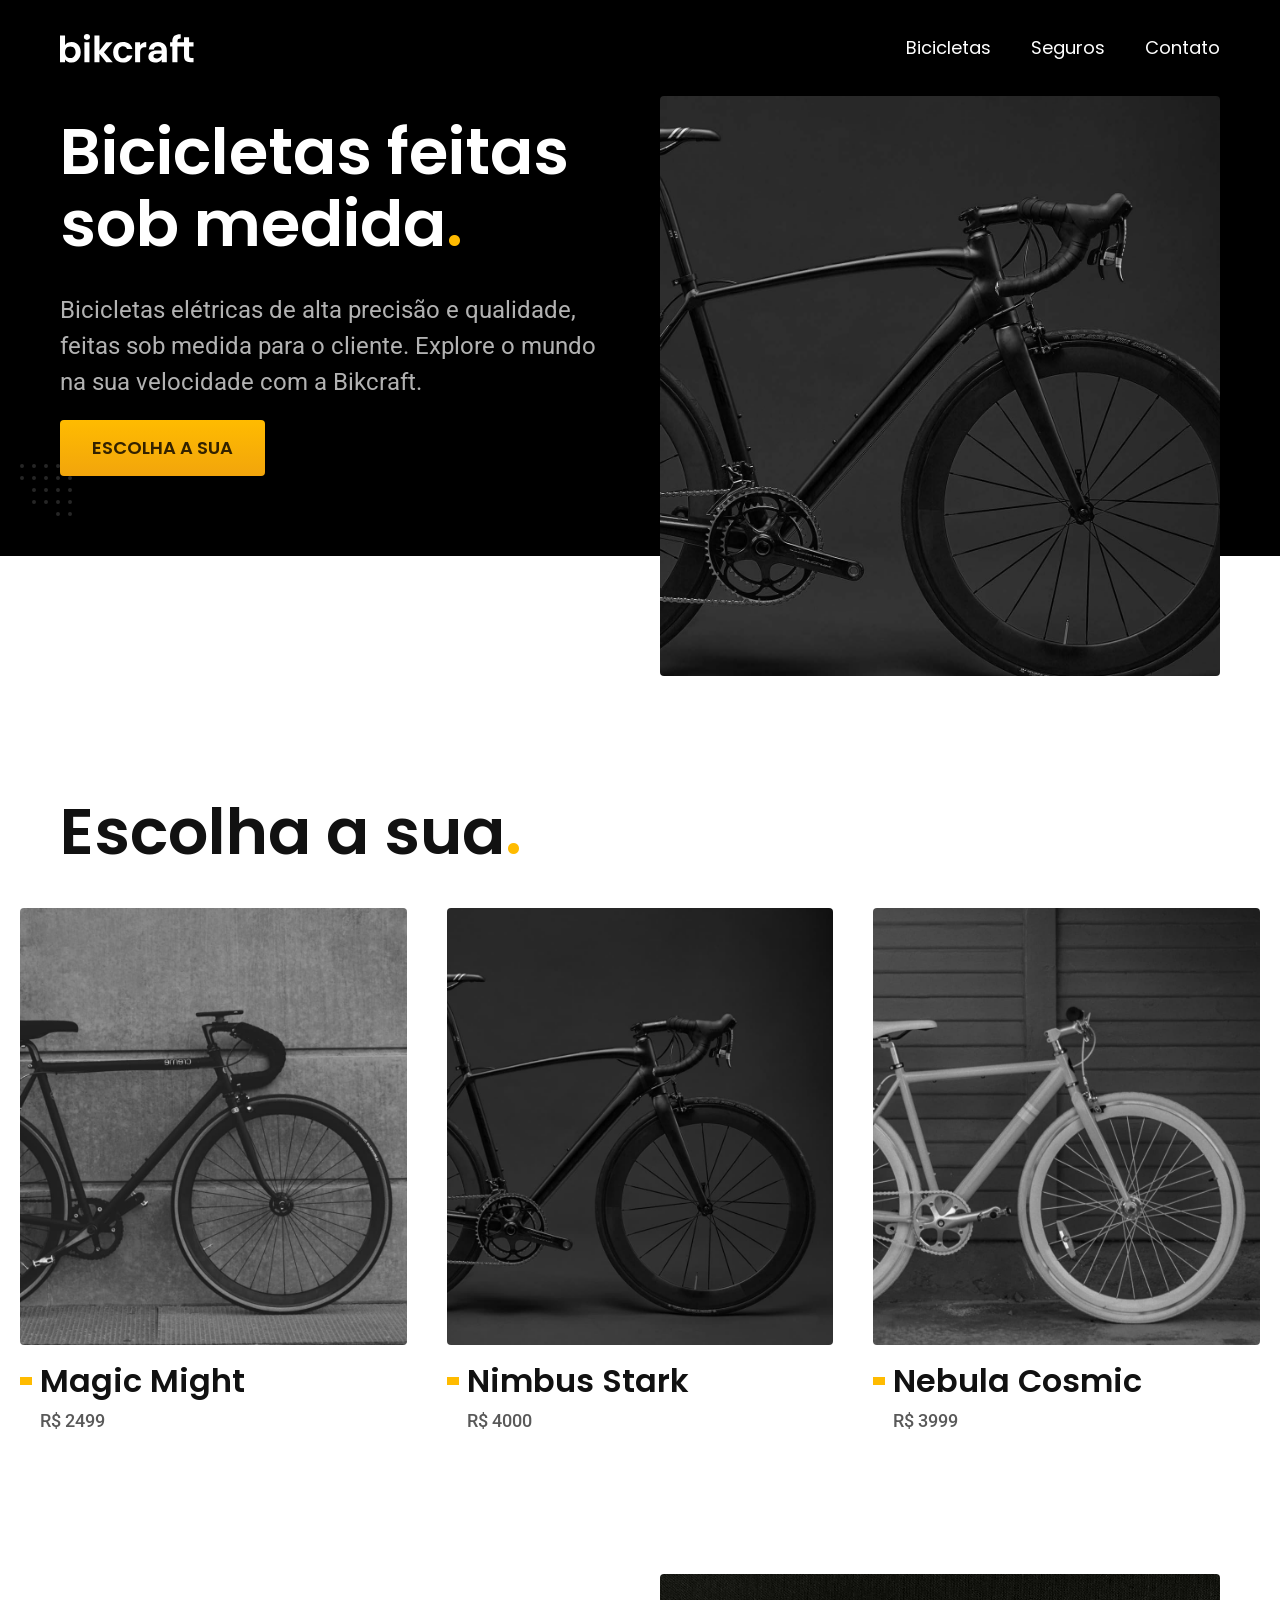
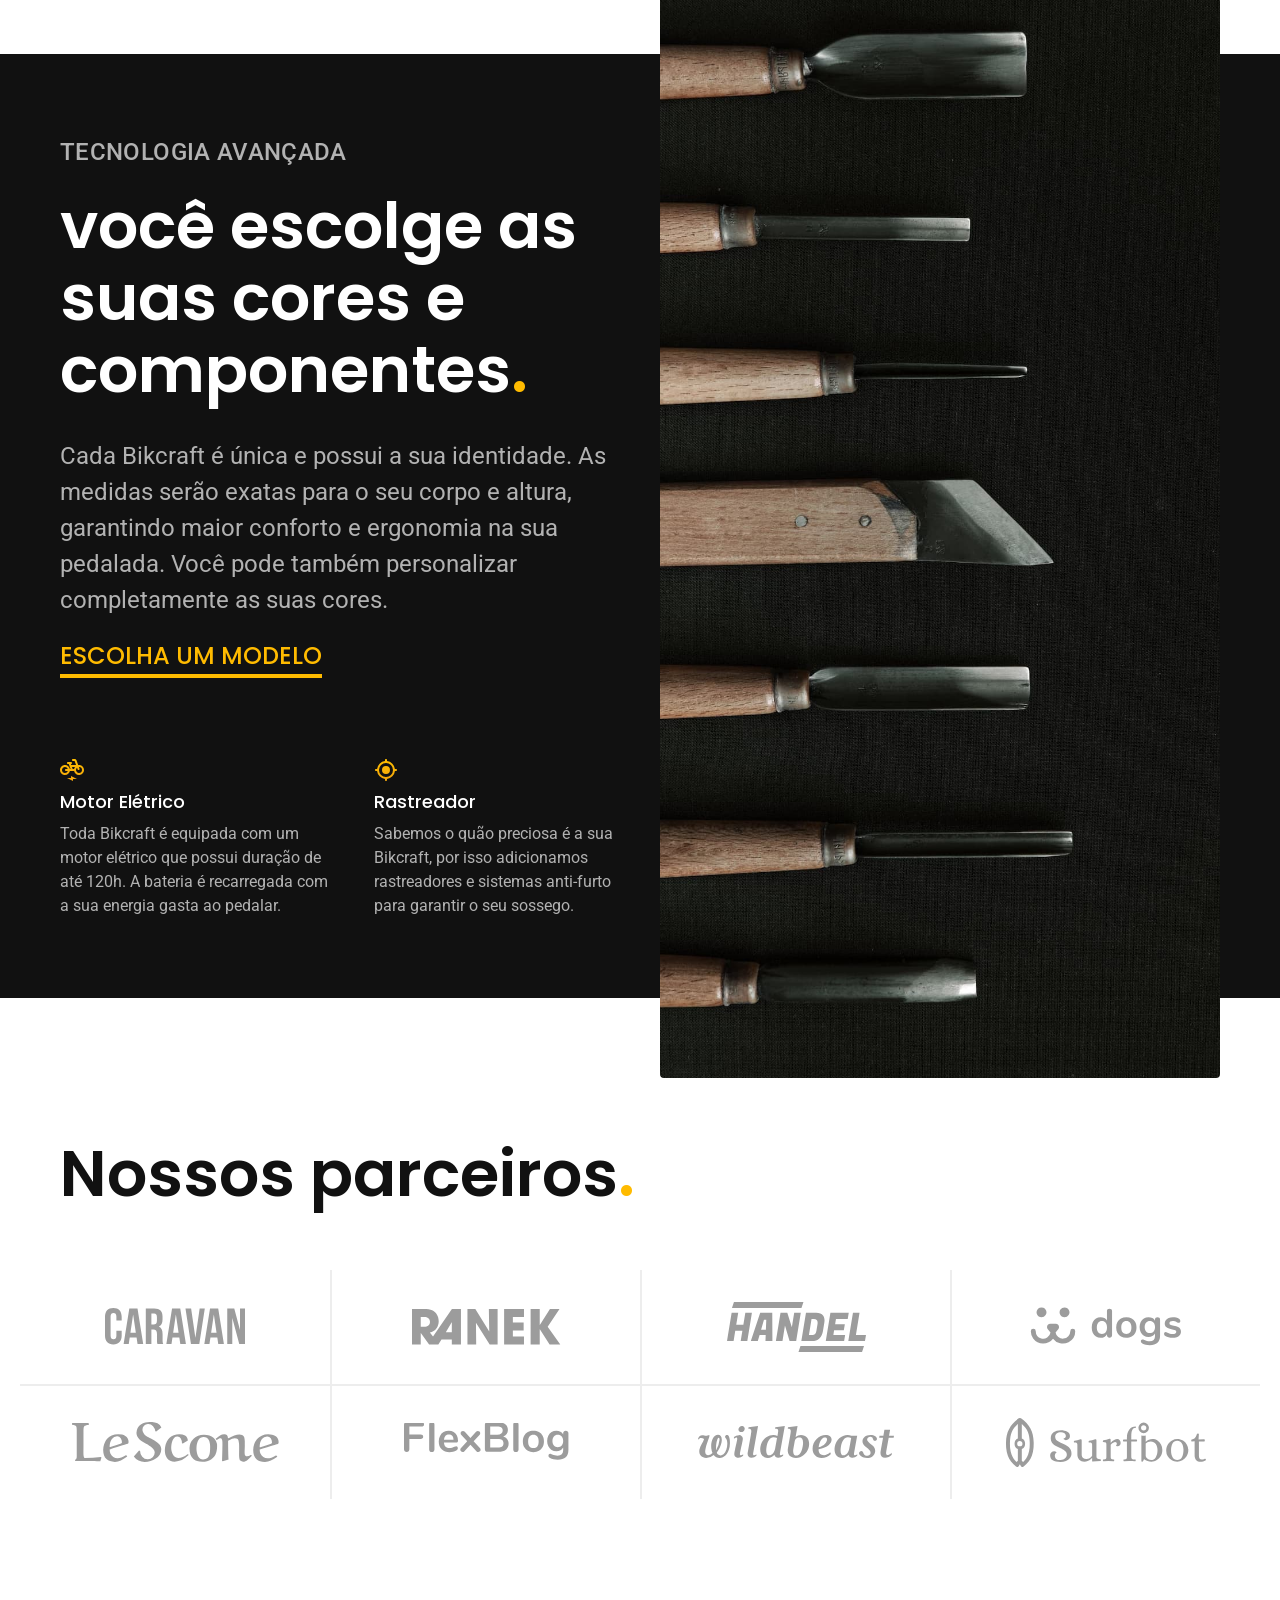
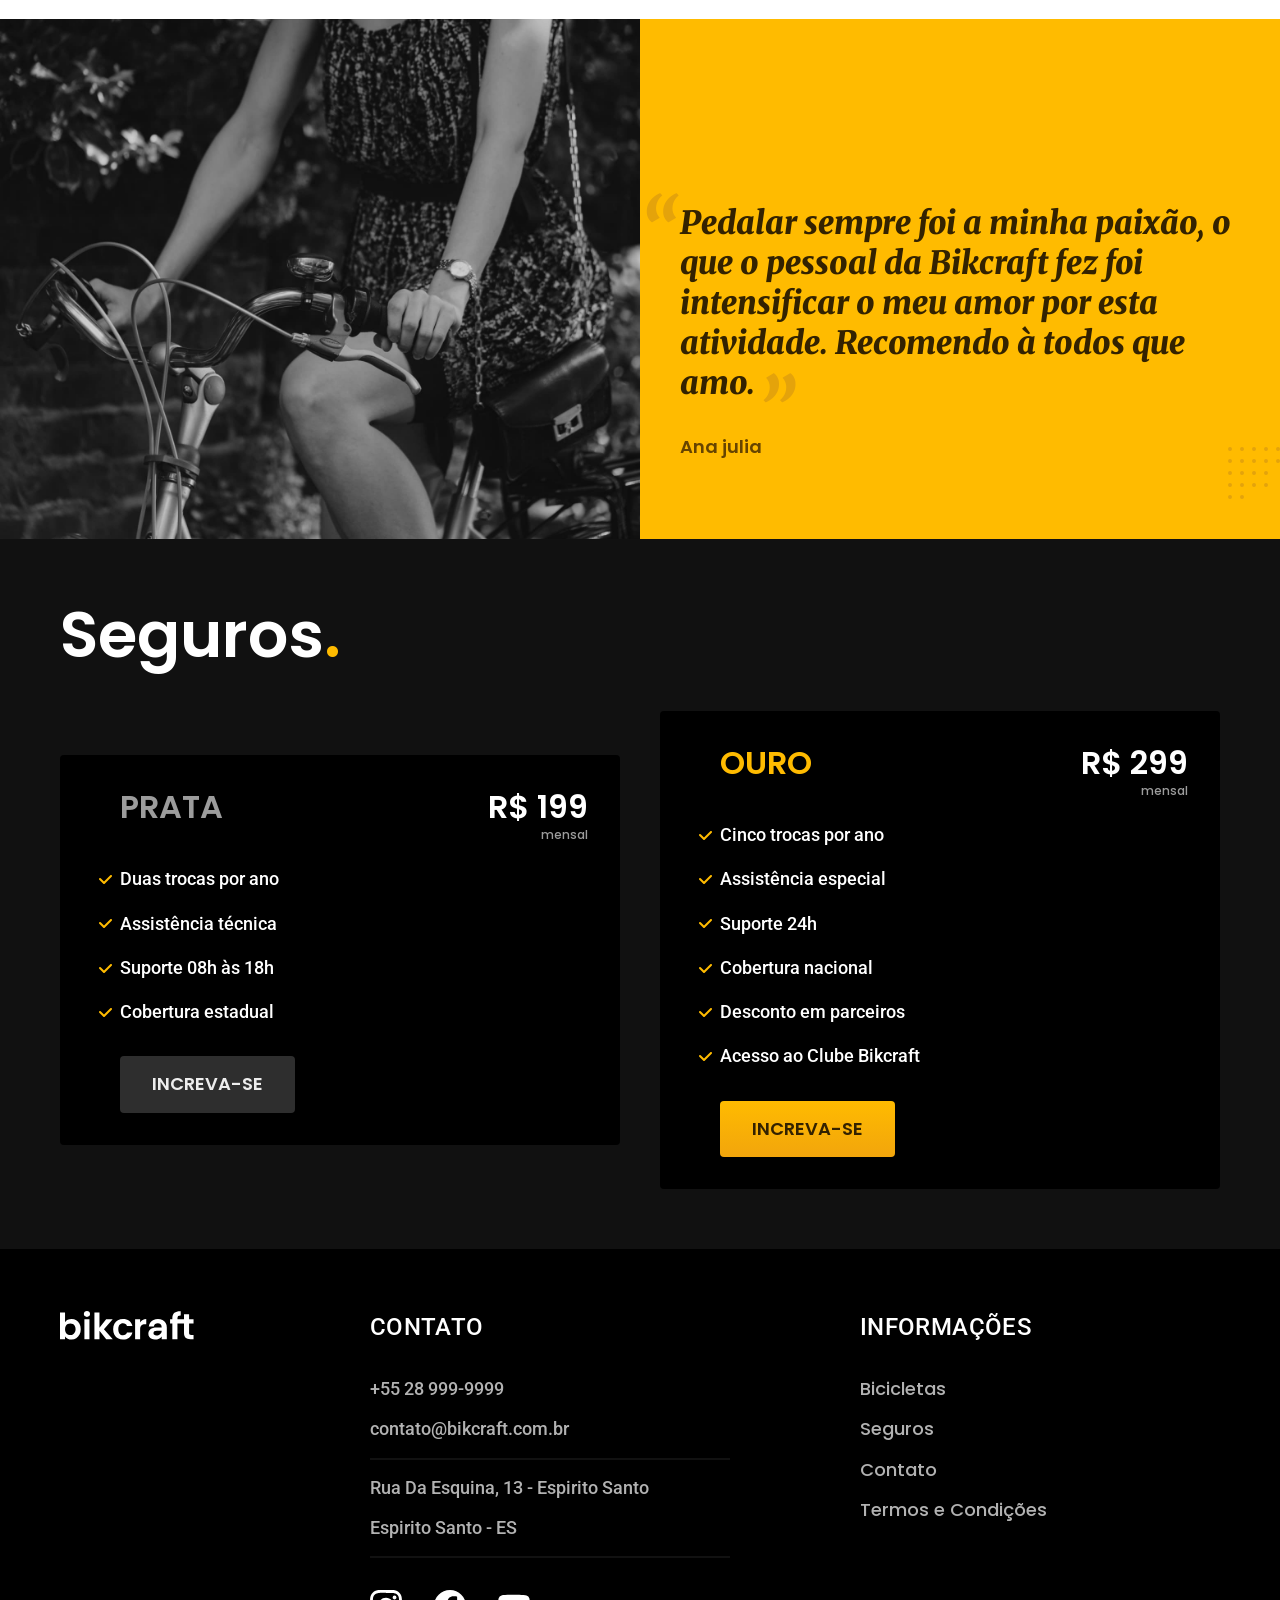
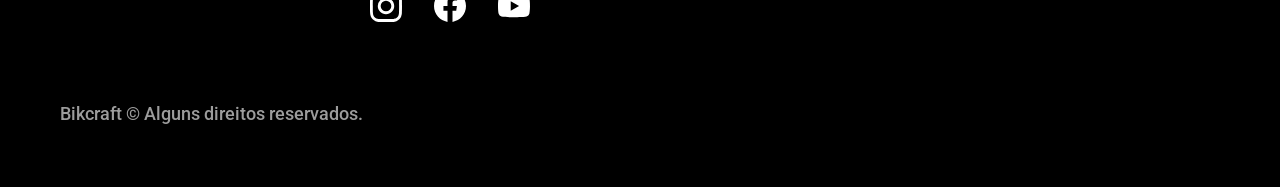
==== commit 6fc5fc60: "implementando javascript" ====
--- a/index.html
+++ b/index.html
@@ -195,6 +195,8 @@
       <p class="footer-copy font-2-m cor-6">Bikcraft © Alguns direitos reservados.</p>
     </div>
   </footer>
+
+  <script src="./js/script.js"></script>
 </body>
 
 </html>
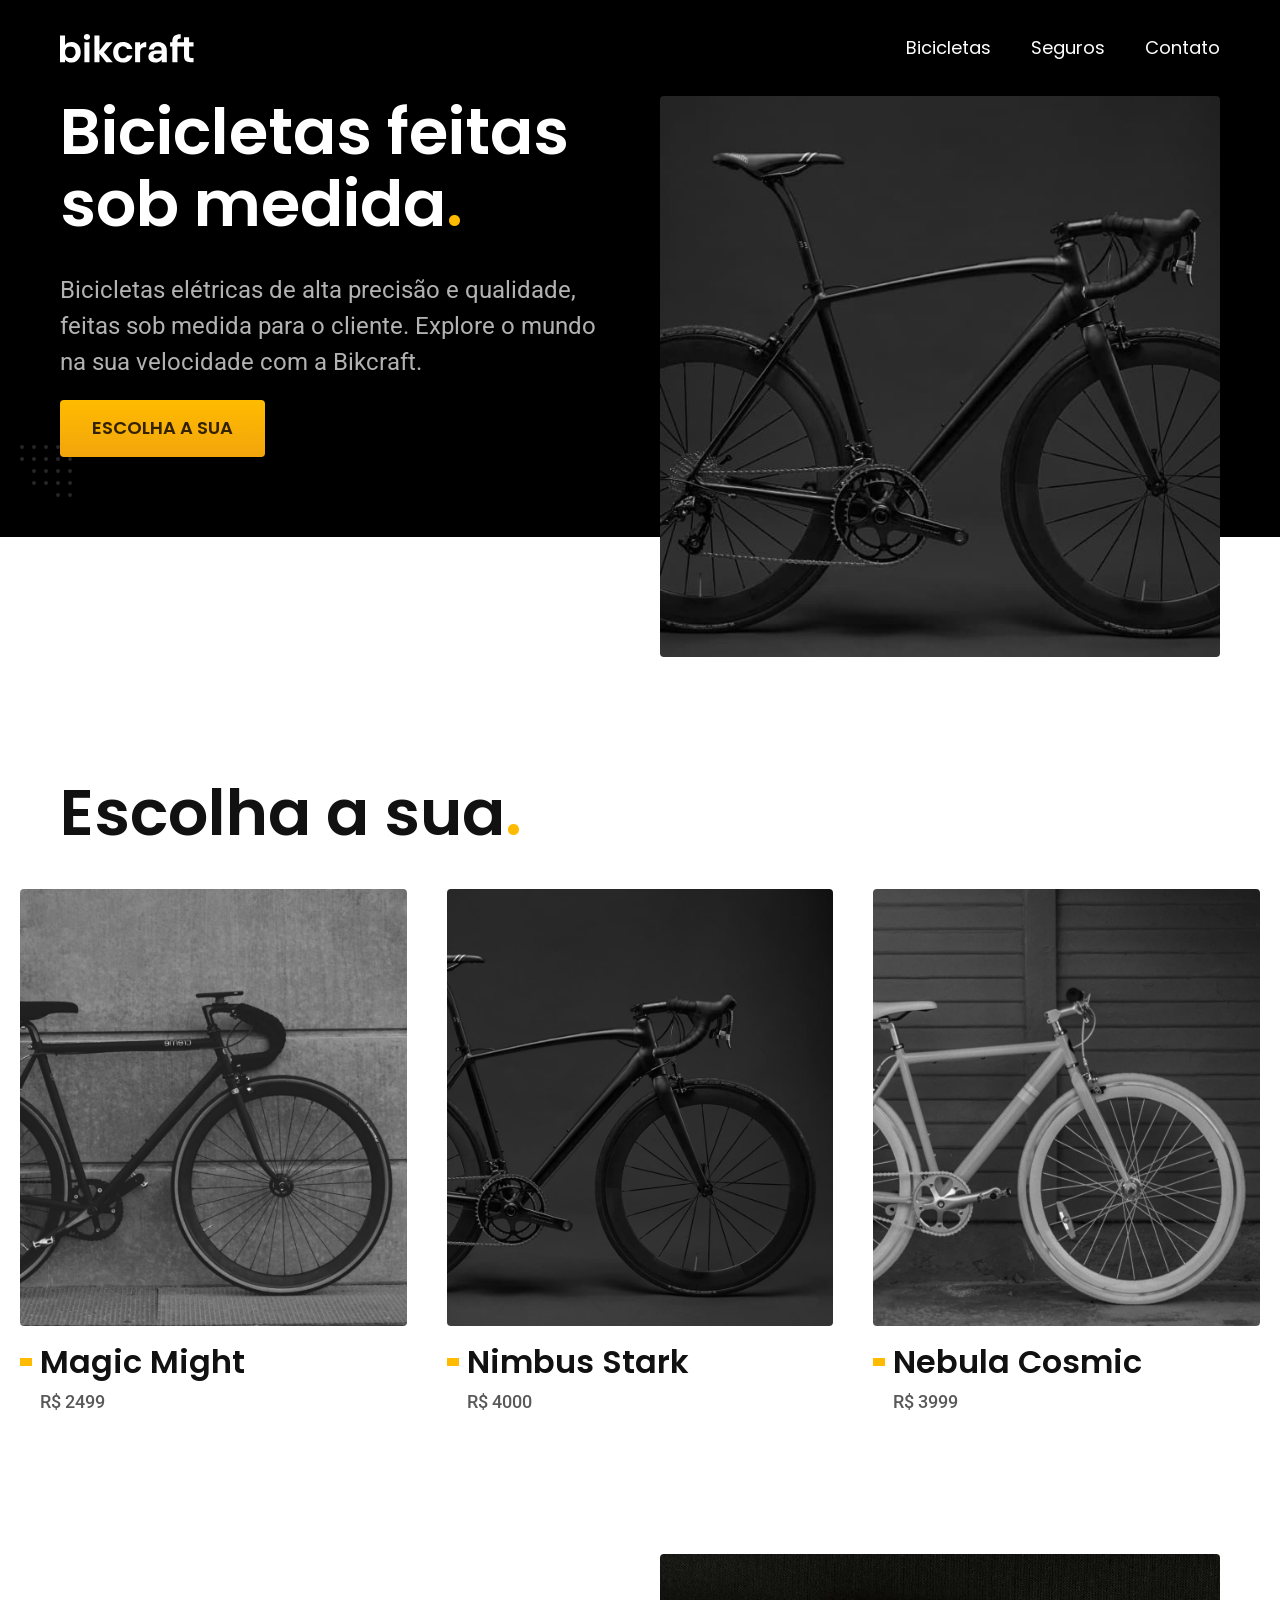
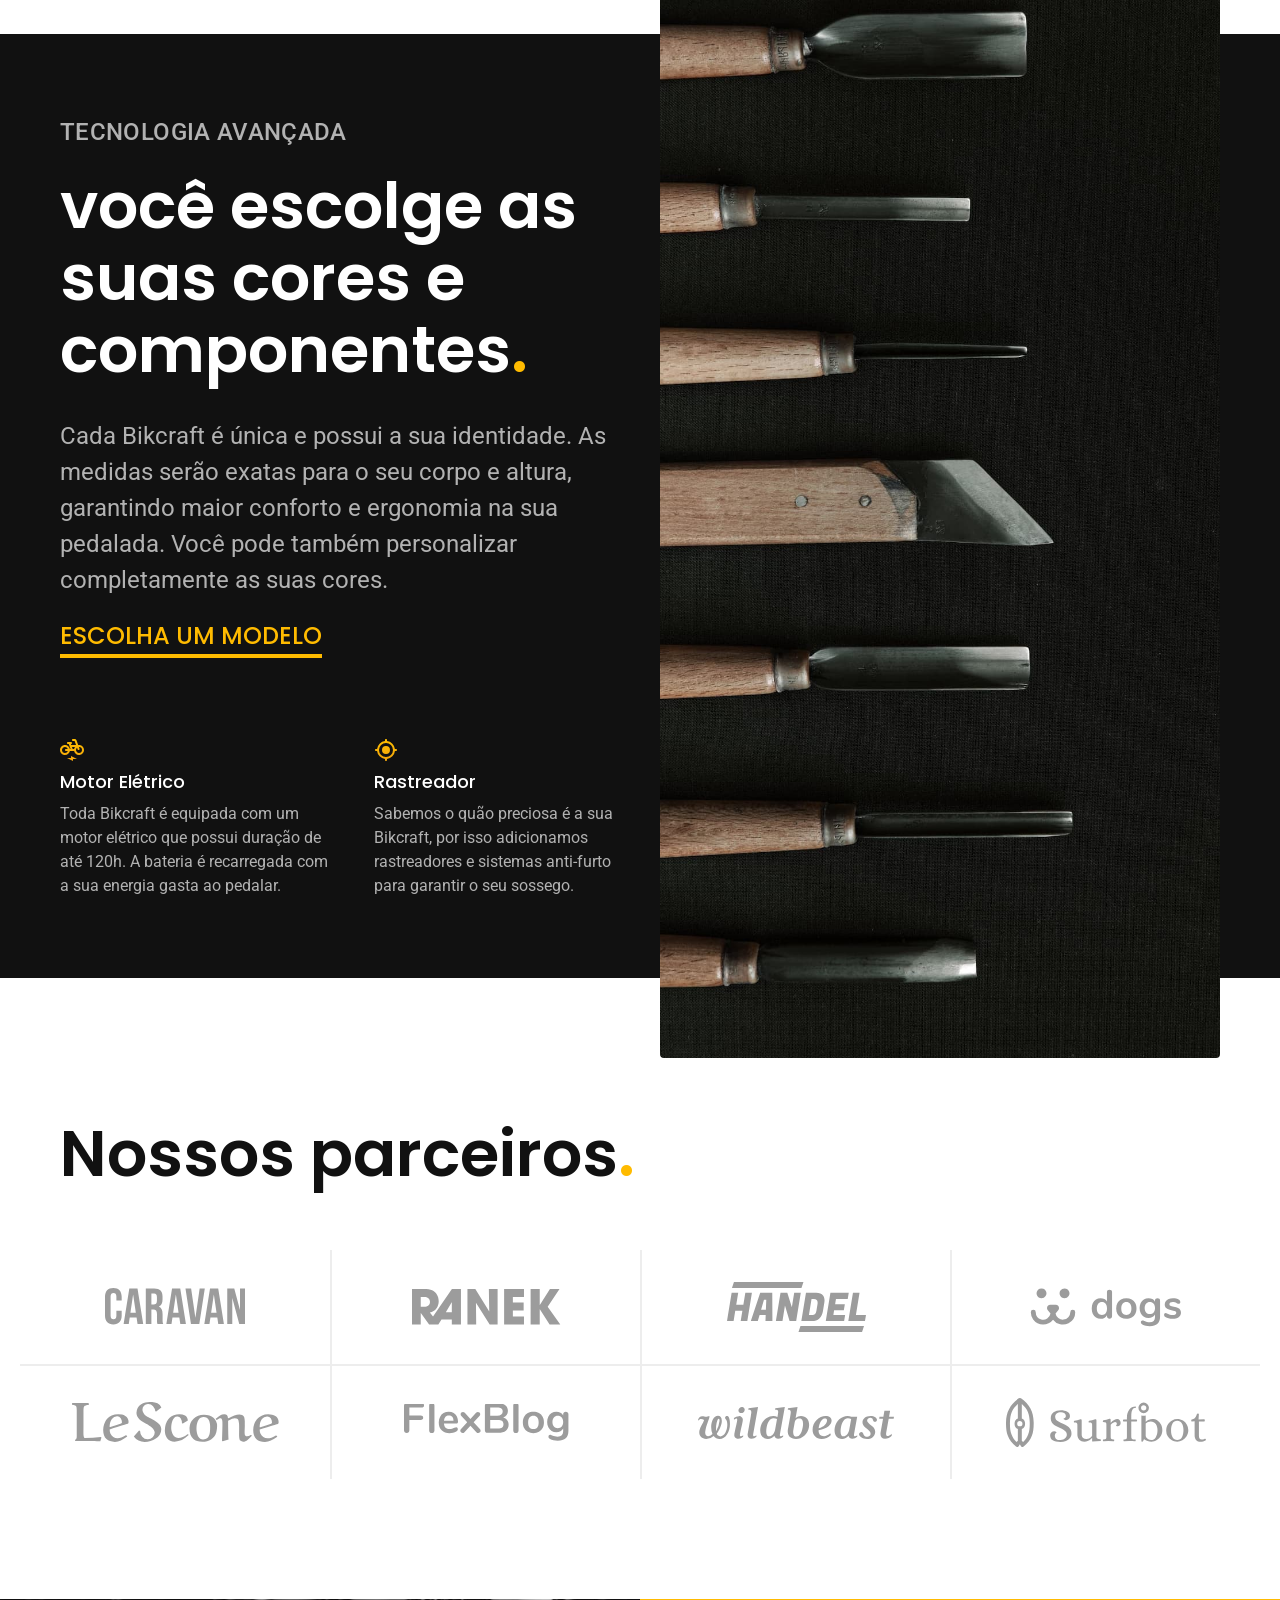
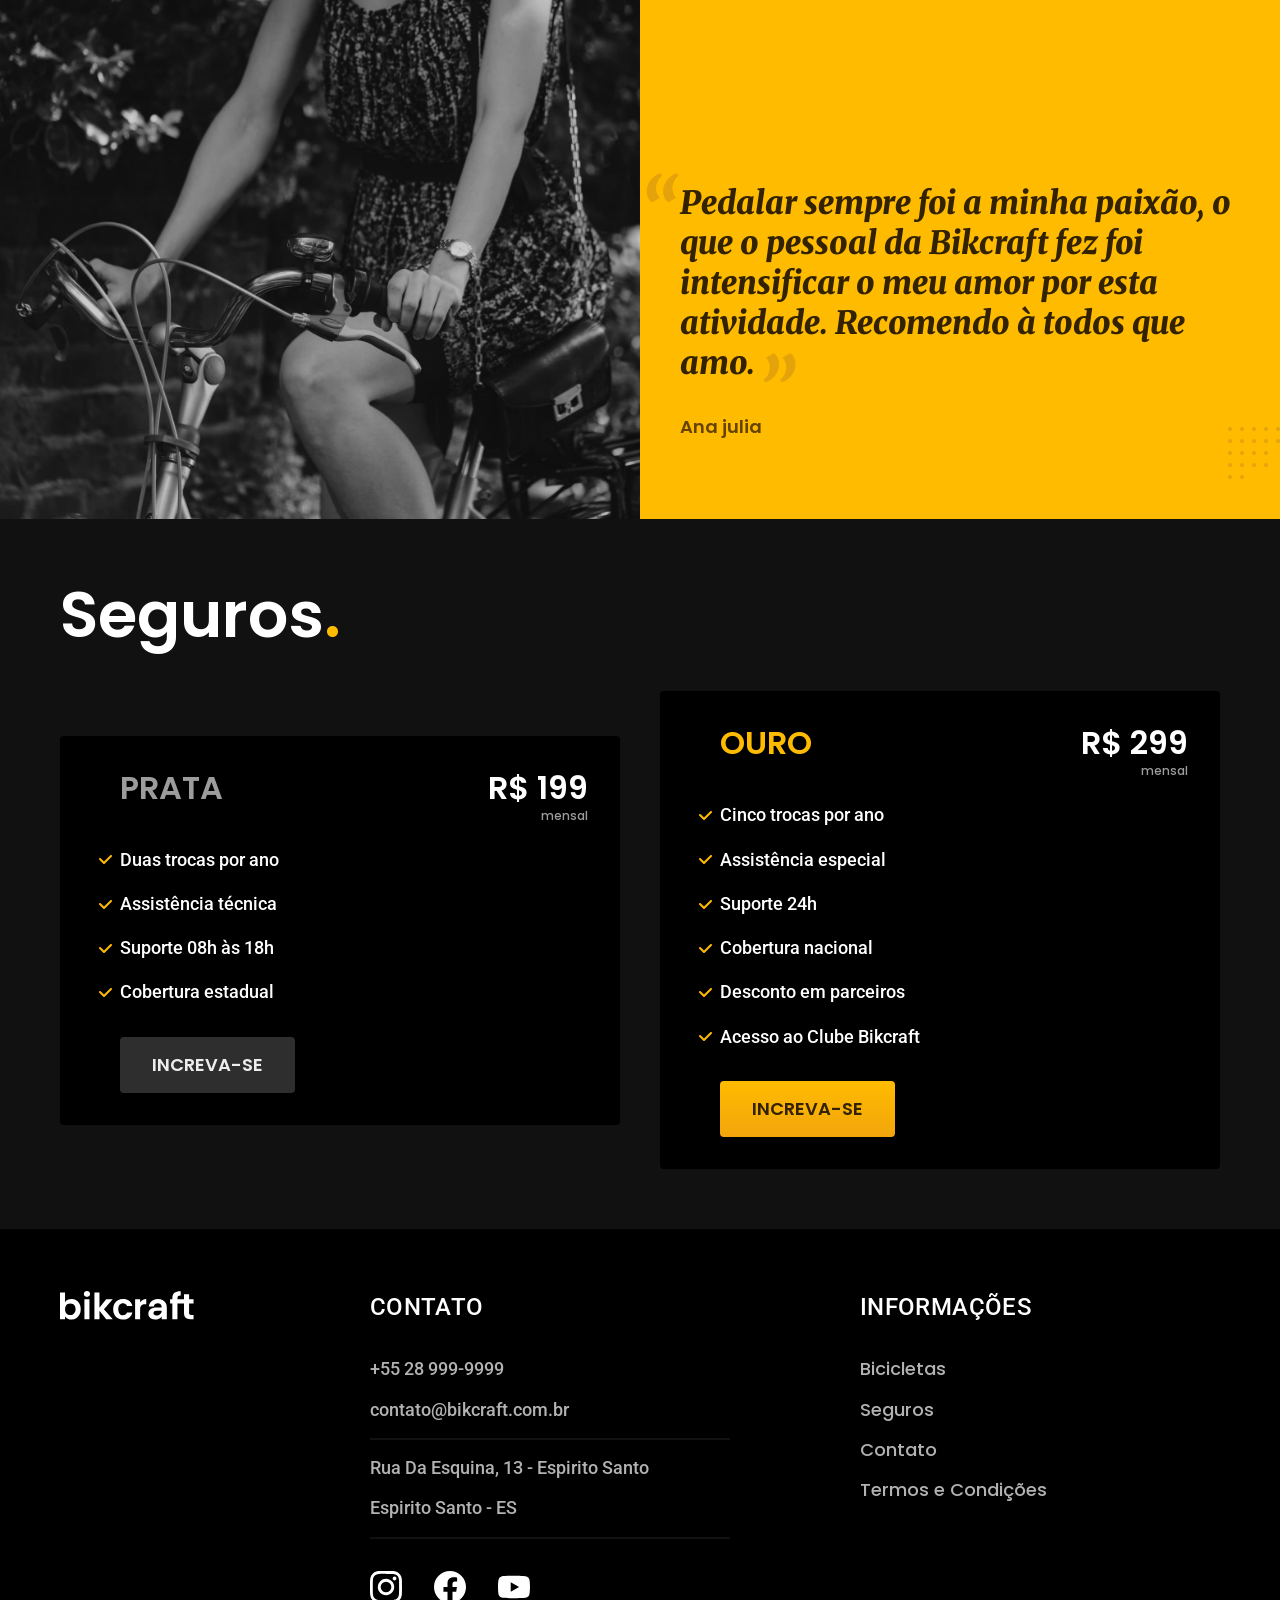
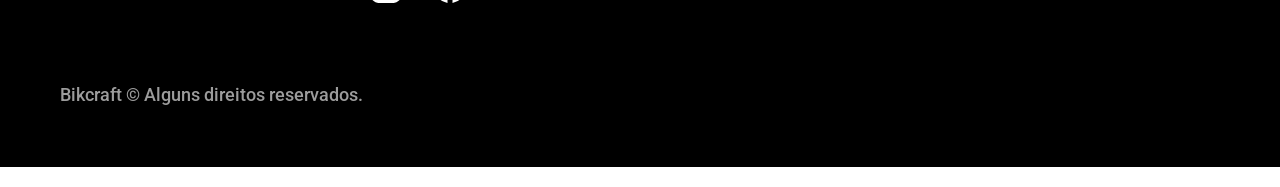
==== commit 029ea218: "javascript" ====
--- a/index.html
+++ b/index.html
@@ -35,11 +35,11 @@
   <main class="introducao-bg">
     <div class="introducao container">
       <div class="introducao-conteudo">
-        <h1 class="texto-grande cor-0">Bicicletas feitas sob medida<span class="cor-p1">.</span></h1>
-        <p class="font-2-l cor-5">Bicicletas elétricas de alta precisão e qualidade, feitas sob medida para o cliente. Explore o mundo na sua velocidade com a Bikcraft.</p>
-        <a class="botao" href="./bicicletas.html">Escolha a sua</a>
-      </div>
-      <picture>
+        <h1 class="texto-grande cor-0 fadeInDown" data-anime="200">Bicicletas feitas sob medida<span class="cor-p1">.</span></h1>
+        <p class="font-2-l cor-5 fadeInDown" data-anime="400">Bicicletas elétricas de alta precisão e qualidade, feitas sob medida para o cliente. Explore o mundo na sua velocidade com a Bikcraft.</p>
+        <a class="botao fadeInDown" data-anime="600" href="./bicicletas.html" >Escolha a sua</a>
+      </div>
+      <picture data-anime="800" class="fadeInDown">
         <source media="(max-width:800px)" srcset="./img/bicicletas/nimbus.jpg">
         <img src="./img/fotos/introducao.jpg" width="1280" height="1600" alt="Bicicleta elétrica preta.">
       </picture>
@@ -196,6 +196,7 @@
     </div>
   </footer>
 
+  <script src="./js/plugins/simple-anime.js"></script>
   <script src="./js/script.js"></script>
 </body>
 
--- a/css/style.css
+++ b/css/style.css
@@ -3,6 +3,7 @@
 @import "./global/global.css";
 @import "./utilidades/tipografia.css";
 @import "./utilidades/cores.css";
+@import "./utilidades/animacao.css";
 
 /* utilidades */
 
@@ -27,8 +28,6 @@
 /*Contato*/
 @import "./orcamento/orcamento.css";
 
-
-
 /* Termos */
 @import "./termos/termos.css";
 
@@ -36,7 +35,6 @@
 @import "./bicicletas/bicicletas-lista.css";
 @import "./bicicletas/bicicletas.css";
 
-
 /* Bicicleta */
 @import "./bicicleta/bicicleta.css";
-@import "./bicicleta/seguro.css"+@import "./bicicleta/seguro.css";
--- a/css/style.css
+++ b/css/style.css
@@ -3,6 +3,7 @@
 @import "./global/global.css";
 @import "./utilidades/tipografia.css";
 @import "./utilidades/cores.css";
+@import "./utilidades/animacao.css";
 
 /* utilidades */
 
@@ -27,8 +28,6 @@
 /*Contato*/
 @import "./orcamento/orcamento.css";
 
-
-
 /* Termos */
 @import "./termos/termos.css";
 
@@ -36,7 +35,6 @@
 @import "./bicicletas/bicicletas-lista.css";
 @import "./bicicletas/bicicletas.css";
 
-
 /* Bicicleta */
 @import "./bicicleta/bicicleta.css";
-@import "./bicicleta/seguro.css"+@import "./bicicleta/seguro.css";
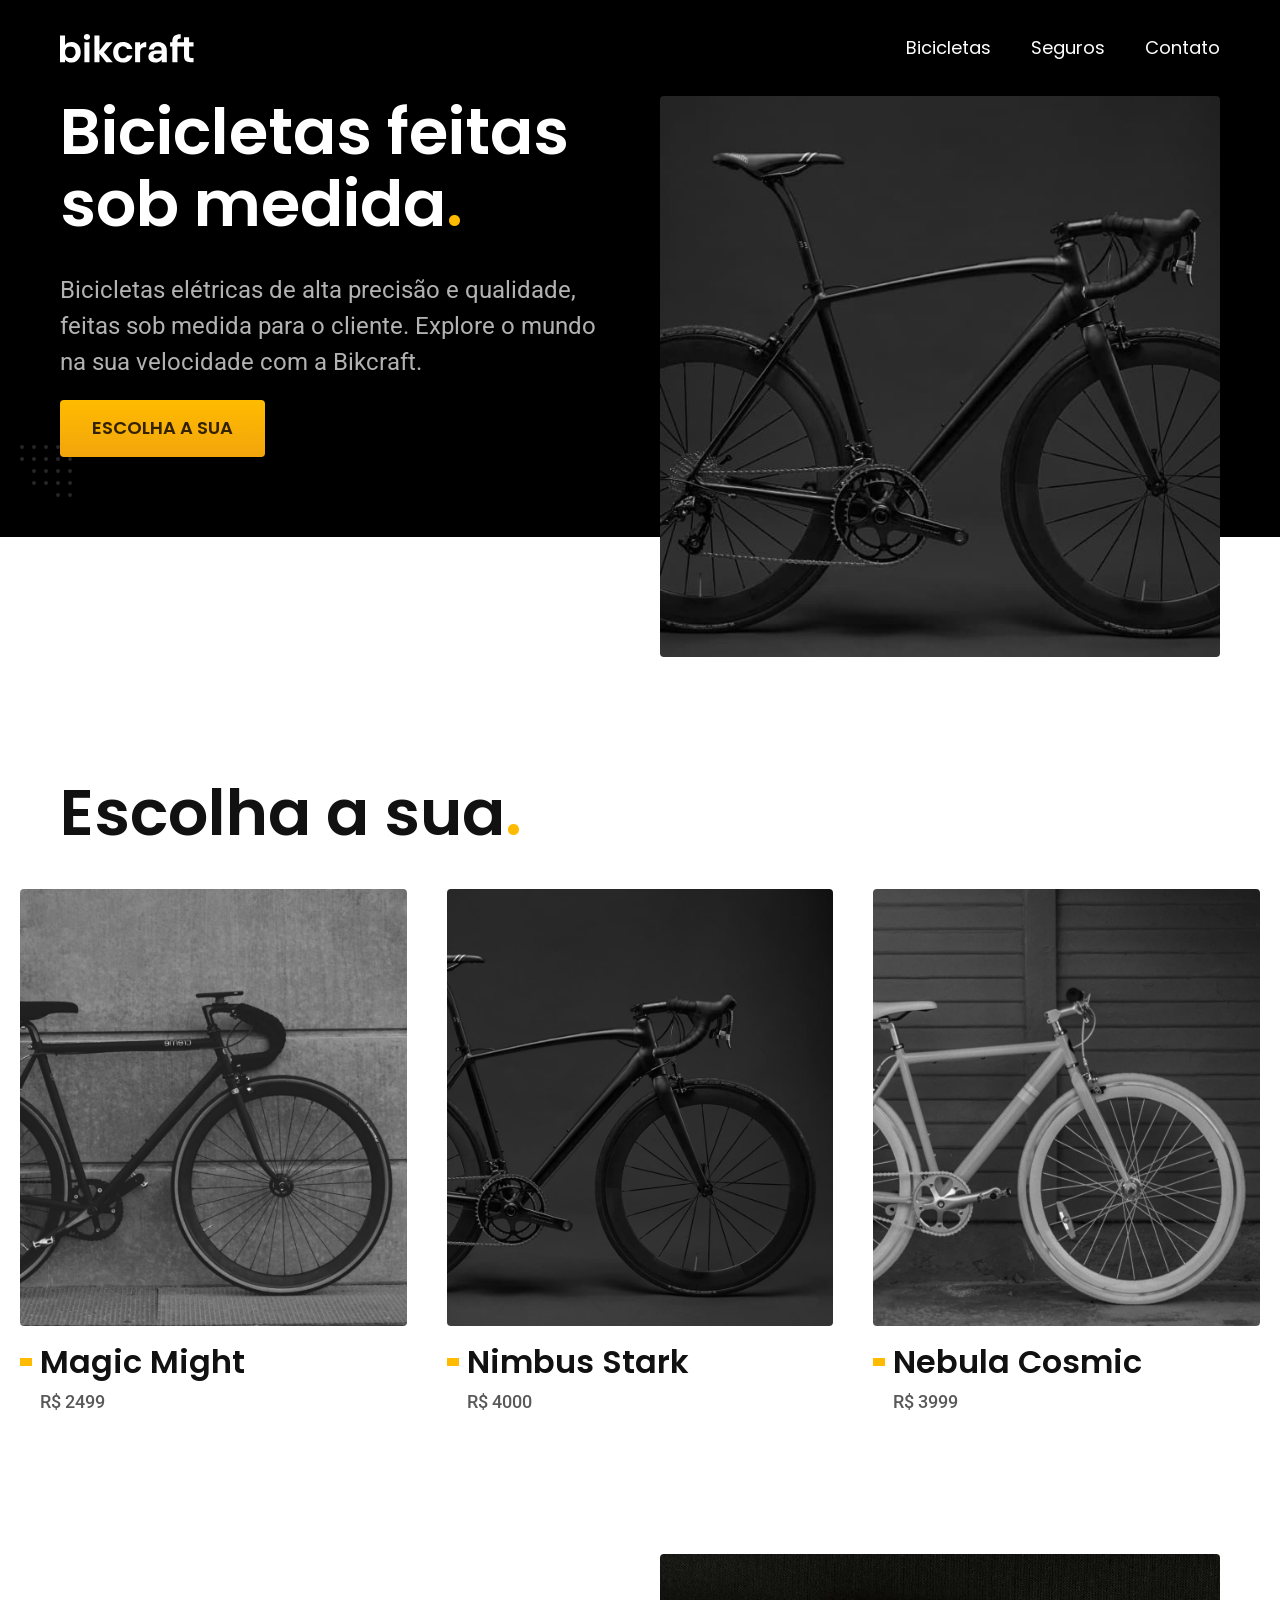
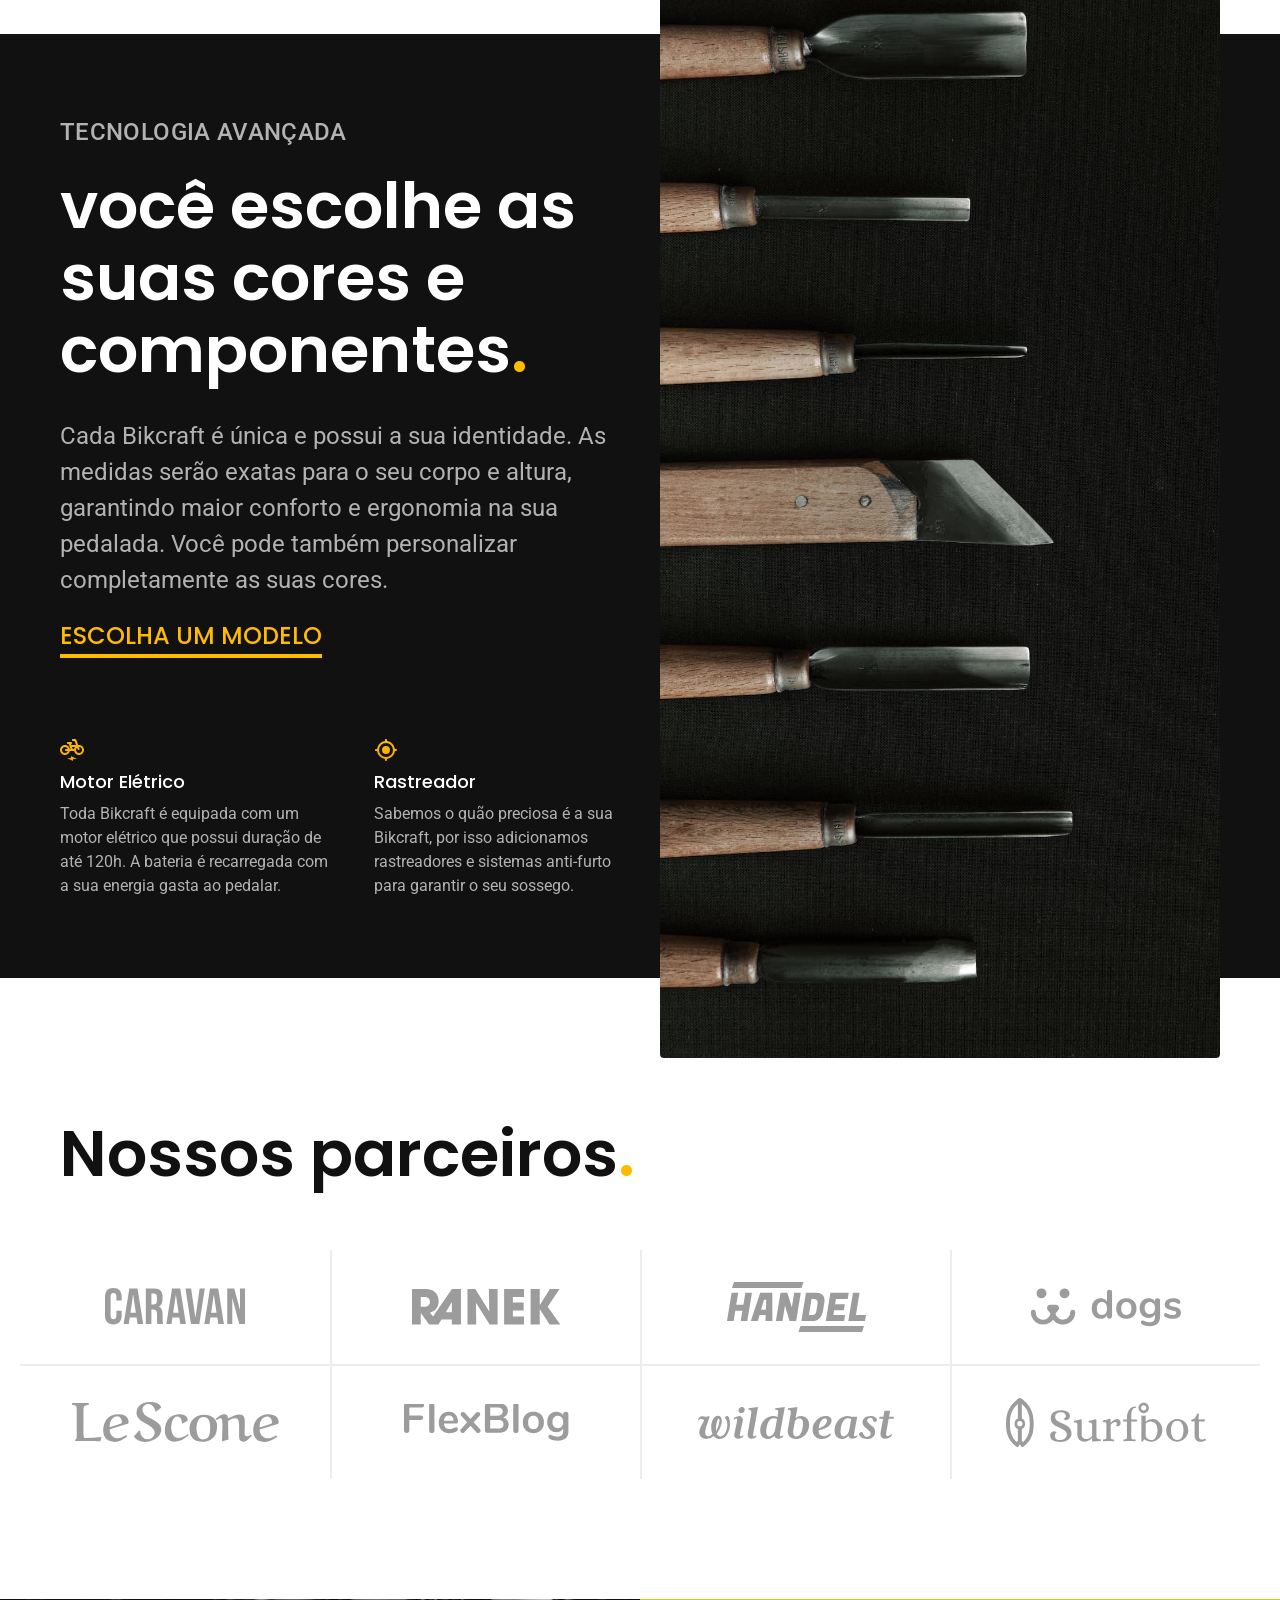
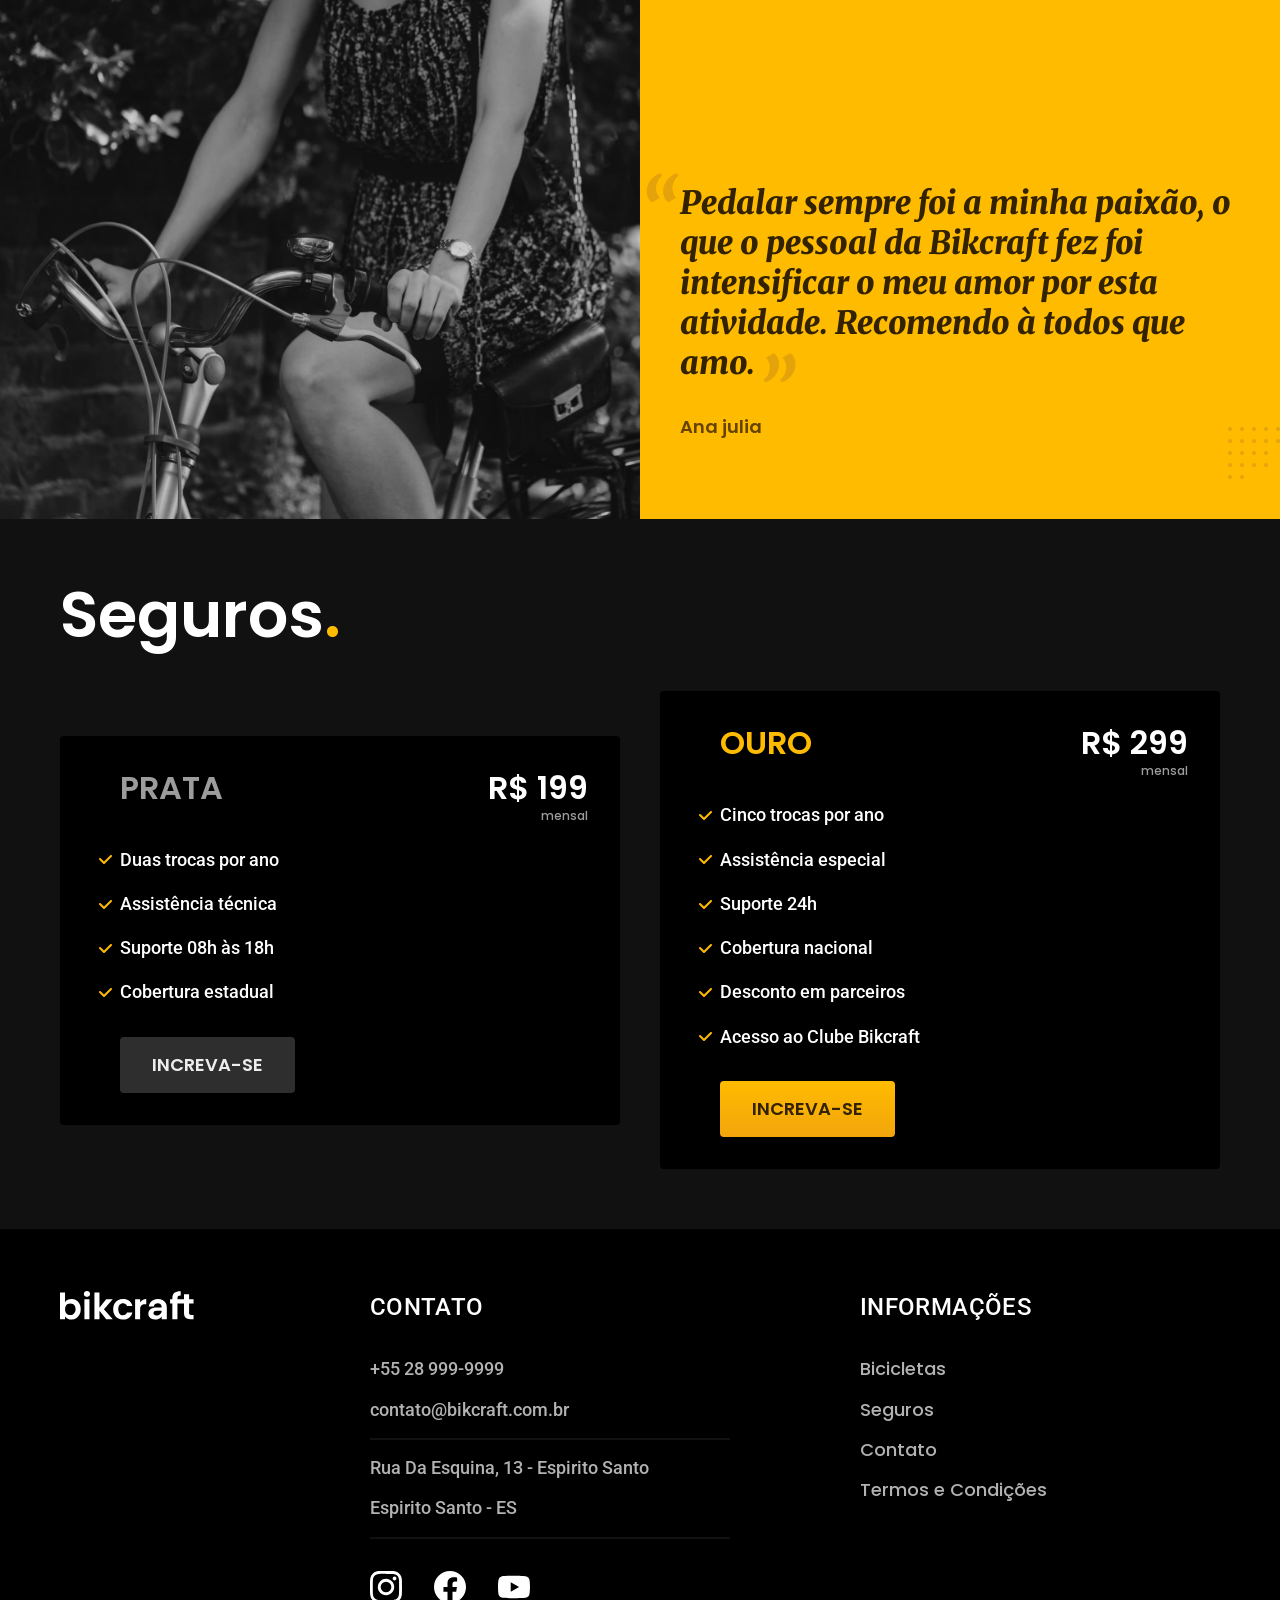
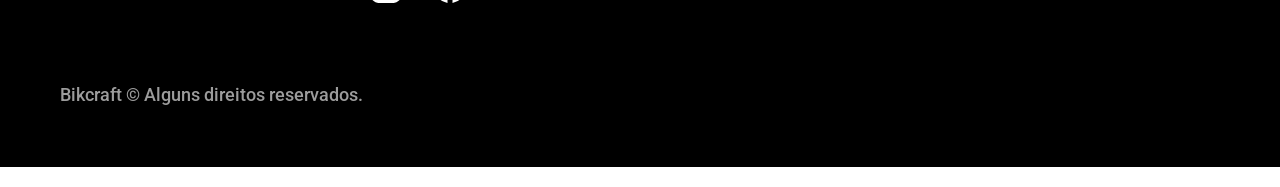
==== commit e426d94c: "Otimização e adição de favicon" ====
--- a/index.html
+++ b/index.html
@@ -7,12 +7,14 @@
   <meta name="viewport" content="width=device-width, initial-scale=1.0">
   <title>Bikcraft - Bicicletas Elétricas</title>
 
-  <link rel="preload" href="./css/style.css" as="style">
-  <link rel="stylesheet" href="./css/style.css">
+  <link rel="shortcut icon" href="./favicon.svg" type="image/x-icon">
+  <link rel="preload" href="./css/style.min.css" as="style">
+  <link rel="stylesheet" href="./css/style.min.css">
 
   <link rel="preconnect" href="https://fonts.googleapis.com">
   <link rel="preconnect" href="https://fonts.gstatic.com" crossorigin>
   <link href="https://fonts.googleapis.com/css2?family=Merriweather:ital,opsz,wght@1,18..144,300..900&family=Poppins&family=Roboto:wght@100..900&display=swap" rel="stylesheet">
+  <script>document.documentElement.classList.add("js")</script>
 </head>
 
 <body>
@@ -37,7 +39,7 @@
       <div class="introducao-conteudo">
         <h1 class="texto-grande cor-0 fadeInDown" data-anime="200">Bicicletas feitas sob medida<span class="cor-p1">.</span></h1>
         <p class="font-2-l cor-5 fadeInDown" data-anime="400">Bicicletas elétricas de alta precisão e qualidade, feitas sob medida para o cliente. Explore o mundo na sua velocidade com a Bikcraft.</p>
-        <a class="botao fadeInDown" data-anime="600" href="./bicicletas.html" >Escolha a sua</a>
+        <a class="botao fadeInDown" data-anime="600" href="./bicicletas.html">Escolha a sua</a>
       </div>
       <picture data-anime="800" class="fadeInDown">
         <source media="(max-width:800px)" srcset="./img/bicicletas/nimbus.jpg">
@@ -77,7 +79,7 @@
     <div class="tecnologia container">
       <div class="tecnologia-conteudo">
         <span class="font-2-l-b cor-5">Tecnologia avançada</span>
-        <h2 class="font-1-xxl cor-0">você escolge as suas cores e componentes<span class="cor-p1">.</span></h2>
+        <h2 class="font-1-xxl cor-0">você escolhe as suas cores e componentes<span class="cor-p1">.</span></h2>
         <p class="font-2-l cor-5">Cada Bikcraft é única e possui a sua identidade. As medidas serão exatas para o seu corpo e altura, garantindo maior conforto e ergonomia na sua pedalada. Você pode também personalizar completamente as suas cores.</p>
         <a class="link" href="./bicicletas.html">Escolha um modelo</a>
         <div class="tecnologia-vantagens">
--- a/css/style.min.css
+++ b/css/style.min.css
@@ -0,0 +1 @@
+.header-bg{background-color:var(--cor-12)}.header{display:flex;flex-wrap:wrap;gap:20px;justify-content:space-between;align-items:center;padding-top:20px;padding-bottom:20px}.header-menu{display:flex;flex-wrap:wrap;gap:40px}.header-menu a{display:inline-block;padding:16px 0;font-size:18px;position:relative;font-family:Poppins;font-weight:400}.header-menu a:after{content:"";display:block;height:2px;width:0;background:var(--cor-0);margin-top:4px;transition:.3s;position:absolute}.header-menu a.ativo::after,.header-menu a:hover::after{width:100%}@media(max-width:800px){.header-menu{gap:20px}.header-menu a{background:var(--cor-11);padding:12px 16px;border-radius:3px}.header-menu a:hover{background:var(--cor-10)}.header a::after{display:none}}@media(max-width:600px){.header-menu{gap:12px}.header-menu a{padding:8px 12px;font-size:14px}}.footer-bg{background-color:var(--cor-12)}.footer{display:grid;grid-template-columns:3fr 5fr 4fr;gap:40px;padding-top:60px;padding-bottom:60px}.footer h3{margin-bottom:32px}.footer-contato ul{margin-bottom:32px}.footer-contato li:nth-child(2n):after{content:"";display:block;max-width:360px;height:2px;background:var(--cor-11);margin-top:16px}.footer li{margin-bottom:16px}.footer-redes{display:flex;gap:32px}.footer a:hover{color:var(--cor-0)}.footer-copy{grid-column:1/-1;margin-top:40px}@media (max-width:800px){.footer>img{display:none}.footer{grid-template-columns:1fr 1fr}}@media (max-width:600px){.footer{grid-template-columns:1fr}.footer-copy{margin-top:0}}body{margin:0;font-family:Arial,Helvetica,sans-serif;color:#111}blockquote,dd,h1,h2,h3,h4,p,ul{margin:0}ul{margin:0;padding:0;list-style:none}a{text-decoration:none;color:inherit}img{max-width:100%;display:block}img[src$=".jpg"]{border-radius:4px}.font-1-xs{font:500 0.75rem/1.35 Poppins,sans-serif}.font-2-xs{font:400 0.875rem/1.43 Roboto,sans-serif}.font-1-s{font:500 1rem/1.5 Poppins,sans-serif}.font-2-s{font:400 1rem/1.5 Roboto,sans-serif}.font-1-m,.font-1-m-b{font:500 1.125rem/1.35 Poppins,sans-serif}.font-1-m-b{font-weight:600}.font-2-m{font:500 1.125rem/1.35 Roboto,sans-serif}.font-1-l{font:500 1.5rem/1.5 Poppins,sans-serif}.font-2-l,.font-2-l-b{font:400 1.5rem/1.5 Roboto,sans-serif}.font-2-l-b{font-weight:500;letter-spacing:.015em;text-transform:uppercase}.font-1-xl{font:600 2rem/1.25 Poppins,sans-serif}.font-2-xl{font:500 2rem/1.25 Roboto,sans-serif}.font-1-xxl{font:600 4rem/1.125 Poppins,sans-serif}@media (max-width:1200px){.font-1-xxl{font-size:3rem}.font-2-l{font-size:1.125rem}.font-2-l-b{font-size:1.125rem}}@media (max-width:800px){.font-1-xxl{font-size:2rem}.font-1-xl,.font-2-xl{font-size:1.5rem}}:root{--cor-0:#ffffff;--cor-1:#f7f7f7;--cor-2:#EDEDED;--cor-3:#DEDEDE;--cor-4:#CCCCCC;--cor-5:#B2B2B2;--cor-6:#9C9C9C;--cor-7:#717171;--cor-8:#595959;--cor-9:#404040;--cor-10:#2e2e2e;--cor-11:#111111;--cor-12:#000000;--cor-p1:#ffbb00;--cor-p2:#E4A30B;--cor-p3:#A66F00;--cor-p4:#664400;--cor-p5:#332200}.cor-0{color:var(--cor-0)}.cor-1{color:var(--cor-1)}.cor-3{color:var(--cor-3)}.cor-4{color:var(--cor-4)}.cor-5{color:var(--cor-5)}.cor-6{color:var(--cor-6)}.cor-7{color:var(--cor-7)}.cor-8{color:var(--cor-8)}.cor-9{color:var(--cor-9)}.cor-10{color:var(--cor-10)}.cor-11{color:var(--cor-11)}.cor-12{color:var(--cor-12)}.cor-p1{color:var(--cor-p1)}.cor-p2{color:var(--cor-p2)}.cor-p3{color:var(--cor-p3)}.cor-p4{color:var(--cor-p4)}.cor-p5{color:var(--cor-p5)}.js .fadeInDown{transform:translate3d(0,-20px,0)}.js .fadeInUp{transform:translate3d(0,20px,0)}.js .fadeInRight{transform:translate3d(20px,0,0)}.js .fadeInLeft{transform:translate3d(-20px,0,0)}.js [data-anime]{opacity:0}.js .anime{opacity:1;transform:none;transition:transform .8s,opacity .8s}.container{box-sizing:border-box;max-width:1200px;padding-left:20px;padding-right:20px;margin-left:auto;margin-right:auto}.botao{display:inline-block;padding:16px 32px;background:linear-gradient(#fb0,#f2a50c);border-radius:4px;box-shadow:0 1px 2px rgba(0,0,0,.1);text-transform:uppercase;color:var(--cor-p5);font:600 1.125rem/1.35 Poppins,sans-serif;max-width:max-content;border:none;cursor:pointer}.botao:hover{background:linear-gradient(#e7a41d,#d48814)}.botao.secundario{background:var(--cor-10);color:var(--cor-2)}.botao.secundario:hover{background:var(--cor-9)}.botao.seta{display:flex;align-items:center}.botao.seta::after{content:"";display:inline-block;width:18px;height:10px;margin-left:12px;background:url("../img/icones/seta.svg");transition:transform .2s}.botao.seta:hover::after{transform:translateX(4px)}@media (max-width:600px){.botao a{padding:12px 16px;font-size:1rem}}.link{display:inline-block;color:var(--cor-p1);font:500 1.5rem/1.5 poppins,sans-serif;text-transform:uppercase;text-decoration:none}.link::after{content:"";display:block;width:100%;height:4px;background-color:currentColor}.link:hover{color:var(--cor-0)}.titulo-bg{padding-top:60px;padding-bottom:60px;background-color:var(--cor-11)}.titulo{background:url("../img/dec/top-right.svg") no-repeat top right 20px}.titulo p{margin-bottom:4px}@media (max-width:800px){.titulo-bg{padding-top:40px;padding-bottom:40px}.titulo p{font-size:1rem;text-transform:lowercase;font-weight:400}}.form{display:grid;grid-template-columns:1fr 1fr;gap:20px}.form label{display:block;font:400 1rem/1.5 Poppins,sans-serif;color:var(--cor-11);margin-bottom:4px}.form .col-2{grid-column:span 2}.form input[type=email],.form input[type=text],.form textarea{font:400 1rem/1.5 Roboto,sans-serif;background:var(--cor-1);border:1px solid var(--cor-2);padding:12px;border-radius:4px;width:100%;box-sizing:border-box}.form input[type=email]:focus,.form input[type=text]:focus,.form textarea:focus{outline:0;border-color:var(--cor-p1);background:var(--cor-0);box-shadow:0 0 0 2px #fea}@media(max-width:600px){.form{grid-template-columns:1fr}.form .col-2{grid-column:1}}.introducao-bg{background:var(--cor-12) url("../img/dec/bottom-left.svg") no-repeat bottom 160px left 20px;box-shadow:inset 0 -120px var(--cor-0)}.introducao{display:grid;grid-template-columns:6fr 6fr;gap:0 40px}.introducao-conteudo{align-self:end;padding-bottom:200px}.introducao img{width:100%;height:100%;object-fit:cover;margin-bottom:-120px;border-radius:4px}.introducao h1{margin-bottom:32px;font-size:64px;line-height:1.125;font-family:Poppins;font-weight:600}.introducao p{margin-bottom:20px;font-size:24px;line-height:1.5;font-family:Roboto;font-weight:400}@media (max-width:1200px){.introducao h1{font-size:48px}.introducao p{font-size:18px}}@media (max-width:800px){.introducao-bg{background:var(cor-11);padding-top:40px;box-shadow:inset 0 -60px #fff}.introducao{grid-template-columns:1fr;gap:32px}.introducao-conteudo{padding-bottom:0}.introducao h1{margin-bottom:16px}.introducao img{height:300px;width:100%}}.tecnologia-bg{background-color:var(--cor-11);box-shadow:inset 0 80px var(--cor-0),inset 0 -80px var(--cor-0)}.tecnologia{display:grid;grid-template-columns:1fr 1fr;gap:40px}.tecnologia-imagem img{width:100%;height:100%;object-fit:cover;object-position:left}.tecnologia-conteudo{padding-top:160px;padding-bottom:160px}.tecnologia-conteudo>span{display:block;margin-bottom:20px}.tecnologia-conteudo h2{margin-bottom:32px}.tecnologia-conteudo>p{margin-bottom:20px}.tecnologia a{margin-bottom:80px}.tecnologia-vantagens{display:flex;gap:40px}.tecnologia-vantagens h3{margin-bottom:8px;width:max-content}.tecnologia-vantagens img{width:24px;margin-bottom:8px}@media(max-width:800px){.tecnologia-bg{box-shadow:initial}.tecnologia{grid-template-columns:1fr}.tecnologia-conteudo{padding-top:60px;padding-bottom:60px}.tecnologia-imagem{display:none}.tecnologia a{margin-bottom:60px}}@media(max-width:600px){.tecnologia-vantagens{flex-direction:column}}.parceiros{padding-top:60px;padding-bottom:120px}.parceiros h2{margin-bottom:60px}.parceiros ul{padding:0 20px;max-width:1400px;display:grid;grid-template-columns:repeat(4,1fr);margin:0 auto}.parceiros li{display:flex;padding:32px;border-left:2px solid var(--cor-2)}.parceiros img{margin:auto}.parceiros li:first-child,.parceiros li:nth-child(5){border-left:none}.parceiros li:nth-child(n+5){border-top:2px solid var(--cor-2)}@media(max-width:800px){.parceiros{padding-bottom:60px}.parceiros li{padding:20px}.parceiros h2{margin-bottom:20px}.parceiros ul{grid-template-columns:repeat(2,1fr)}.parceiros li:nth-child(n+3){border-top:2px solid var(--cor-2)}.parceiros li:nth-child(odd){border-left:none}}.depoimento{display:grid;grid-template-columns:1fr 1fr;background-color:var(--cor-p1);overflow:hidden}.depoimento img{display:block;border-radius:0;width:100%;height:100%;object-fit:cover;align-self:stretch}.depoimento-conteudo{padding:40px 40px 80px;align-self:end;background:url("../img/dec/bottom-right-p.svg") no-repeat bottom 40px right}.depoimento-conteudo p{max-width:32ch;font-family:Merriweather,sans-serif;font-style:italic;font-weight:900;margin-bottom:32px;position:relative}.depoimento p::after,.depoimento p::before{font-size:5rem;color:var(--cor-p2);position:absolute}.depoimento p::before{content:'“';left:-40px;top:-20px}.depoimento p::after{content:"”"}@media(min-width:1200px){.depoimento img{max-height:520px}}@media(max-width:800px){.depoimento{grid-template-columns:1fr;text-align:center}.depoimento img{max-height:250px}.depoimento-conteudo{padding:40px 20px;justify-self:center}}.seguros-bg{background:var(--cor-11)}.seguros{padding-top:60px;padding-bottom:60px;display:grid;grid-template-columns:1fr 1fr;gap:40px;align-items:center}#seguros .seguros{padding-top:0}.seguros h2{grid-column:1/-1}.seguros-item{background-color:var(--cor-12);padding:32px 32px 32px 60px;display:grid;grid-template-columns:1fr auto;border-radius:4px}.seguros-item h3{margin-bottom:40px}.seguros-item span{grid-column:2;display:block;text-align:right}.seguros-item ul{grid-column:1/-1;margin-bottom:32px}.seguros-item li{display:flex;align-items:center;position:relative}.seguros-item li+li{margin-top:20px}.seguros-item li::before{content:"";display:block;width:13px;height:9px;background-image:url("../img/icones/lista.svg");position:absolute;left:-21px}.seguros-item a{grid-column:1/-1}@media(max-width:800px){.seguros{grid-template-columns:1fr}}.vantagens-bg{background-color:var(--cor-12)}.vantagens{padding-top:120px;padding-bottom:120px}.vantagens h2{margin-bottom:60px}.vantagens ul{display:grid;grid-template-columns:repeat(auto-fit,minmax(280px,max-content));gap:40px 80px}.vantagens h3,.vantagens img{margin-bottom:8px}@media (max-width:800px){.vantagens{padding-top:60px;padding-bottom:60px}.vantagens h2{margin-bottom:40px}.vantagens ul{gap:20px}}.perguntas{padding-top:120px;padding-bottom:120px}.perguntas h2{margin-bottom:60px}.perguntas dl>div{padding:20px;border-radius:4px}.perguntas dl>div:nth-child(odd){background-color:var(--cor-1)}.perguntas button{display:grid;grid-template-columns:auto 1fr auto;align-items:center;gap:8px;cursor:pointer;border:none;background:0 0;width:100%;text-align:left}.perguntas button::before{content:"";display:inline-block;width:12px;height:8px;background-color:var(--cor-p1);transition:.3s}.perguntas button::after{content:"";display:inline-block;width:14px;height:6px;background:url("../img/icones/seta-abrir.svg")}.perguntas button:hover::after,.perguntas button[aria-expanded=true]::after{transform:rotate(180deg)}.js .perguntas dd{display:none}.js .perguntas dd.ativa{display:block}.perguntas dd{padding-left:20px;padding-top:16px;max-width:80ch}@media (max-width:800px){.perguntas{padding-top:60px;padding-bottom:60px}.perguntas h3{margin-bottom:40px}}#contato{background:linear-gradient(var(--cor-11) 600px,var(--cor-1) 0)}.contato{display:grid;grid-template-columns:5fr 7fr}.contato-dados,.contato-formulario{padding:60px;box-shadow:0 1px 2px rgb(0,0,0,.1)}.contato-dados{border-radius:5px 0 0 5px;background:var(--cor-12) url("../img/dec/bottom-left.svg") no-repeat bottom 20px left 20px}.contato-formulario{border-radius:0 5px 5px 0;background:var(--cor-0) url("../img/dec/bottom-right.svg") no-repeat bottom 20px right 20px}.contato-dados h2{margin-bottom:60px}.contato-endereco{margin-bottom:32px;padding-left:28px;background:url("../img/icones/local.svg") no-repeat 0 2px}.contato-endereco p{margin-bottom:8px}.contato-meios a{display:block;max-width:max-content;margin-bottom:8px;padding-left:28px}.contato-meios a:hover{color:var(--cor-0)}.contato-meios a:first-child{background:url("../img/icones/email.svg") no-repeat 0 2px}.contato-meios a:nth-child(2){margin-bottom:32px}.contato-meios a:nth-child(3){background:url("../img/icones/telefone.svg") no-repeat 0 2px;margin-bottom:60px}.contato-redes{display:flex;gap:32px;padding-left:28px}@media (max-width:800px){.contato{grid-template-columns:1fr}.contato-dados,.contato-formulario{padding:20px}.contato-dados{border-radius:5px 5px 0 0;background:var(--cor-12)}.contato-formulario{border-radius:0 0 5px 5px}.contato-dados h2,.contato-meios a:nth-child(3){margin-bottom:32px}.contato-redes{margin-bottom:12px}}.lojas{display:grid;grid-template-columns:1fr 1fr;gap:0 40px;padding-top:120px;padding-bottom:120px}.lojas h2{grid-column:1/-1;margin-bottom:60}.lojas img{border-radius:4px 4px 0 0}.lojas-item{border-radius:4px;background:var(--cor-0);box-shadow:0 1px 2px rgb(0,0,0,.1)}.lojas-conteudo{display:grid;grid-template-columns:1fr 1fr;gap:32px 16px;padding:32px}.lojas-conteudo h3,.lojas-tempo{grid-column:1/-1}.lojas-dados{display:grid;gap:8px;border-left:2px solid var(--cor-2);padding-left:12px}.lojas-tempo{display:flex;align-items:center;gap:8px}@media (max-width:800px){.lojas{gap:20px;padding-top:60px;padding-bottom:60px}.lojas h2{margin-bottom:32px}.lojas-conteudo{grid-template-columns:1fr}}@media (max-width:600px){.lojas{grid-template-columns:1fr}}#orcamento{background:linear-gradient(var(--cor-11) 600px,var(--cor-1) 0)}.orcamento{display:grid;grid-template-columns:5fr 7fr;padding-bottom:120px}.orcamento h2{text-transform:uppercase;position:relative;display:flex;align-items:center}.orcamento h2::before{content:"";display:inline-block;width:4px;height:8px;background-color:var(--cor-p1);position:absolute;left:-12px}.orcamento-dados,.orcamento-produto{padding:60px;box-shadow:0 1px 2px rgb(0,0,0,.1)}.orcamento-produto{border-radius:5px 0 0 5px;background:var(--cor-12) url("../img/dec/bottom-left.svg") no-repeat bottom 20px left 20px;display:grid;grid-template-columns:1fr 1fr;gap:20px;align-content:start}.orcamento-produto>*{grid-column:1/-1}.orcamento-produto>label{grid-column:initial}.orcamento-produto label{font:400 1rem/1.5 Poppins,sans-serif;color:var(--cor-4);background-color:var(--cor-10);display:block;padding:12px 16px;border-radius:4px;cursor:pointer;display:grid;grid-template-columns:auto 1fr auto;align-items:center;border:1px solid var(--cor-10)}.orcamento-produto input{opacity:0;position:absolute;pointer-events:none}.orcamento-produto label::before{content:"";display:inline-block;box-sizing:border-box;width:12px;height:12px;border:1px solid var(--cor-6);border-radius:50%;margin-right:8px}.orcamento-produto label:hover{background-color:var(--cor-9);border-color:var(--cor-9)}.orcamento-produto input:focus+label:hover{box-shadow:0 0 0 2px var(--cor-p1);border-color:var(--cor-12)}.orcamento-produto label:focus{background-color:var(--cor-9);box-shadow:0 0 0 2px var(--cor-p1)}.orcamento-produto label span{display:none}.orcamento-produto input:checked+label span{display:inline-block}.orcamento-produto input:checked+label::before{border-color:var(--cor-7);box-shadow:inset 0 0 0 3px var(--cor-0),inset 0 0 0 6px var(--cor-7)}.orcamento-produto input:checked+label{background:var(--cor-0);color:var(--cor-11)}.orcamento-dados{border-radius:0 5px 5px 0;background:var(--cor-0);background:var(--cor-0) url("../img/dec/bottom-right.svg") no-repeat bottom 20px right 20px}.orcamento-conteudo{display:none}.orcamento-conteudo h2,.orcamento-dadosh2:nth-of-type(n+2){margin-top:20px}#bikcraft:checked~#orcamento-bikcraft,#seguro:checked~#orcamento-seguro{display:grid;gap:20px}.orcamento-detalhes{display:none;background:var(--cor-0);padding:20px;grid-template-columns:1fr 1fr;border-radius:4px;align-items:center}.orcamento-detalhes li{display:flex;align-items:center;margin-bottom:8px}.orcamento-detalhes li img{width:16px;margin-right:8px}.orcamento-produto input:checked+label+.orcamento-detalhes{display:grid}@media (max-width:1200px){.orcamento-dados,.orcamento-produto{padding:32px}}@media (max-width:800px){.orcamento{grid-template-columns:1fr}.orcamento-produto{border-radius:5px 5px 0 0;background:var(--cor-12)}.orcamento-dados{border-radius:0 0 5px 5px}}@media (max-width:400px){.orcamento-produto{grid-template-columns:1fr}}.termos{padding-top:80px;padding-bottom:80px}.termos h2{font-weight:600;margin-bottom:20px}.termos p h2{margin-top:20px}.termos p{margin-bottom:24px;max-width:75ch}.bicicletas-lista{padding-top:120px;padding-bottom:120px}.bicicletas-lista h2{margin-bottom:40px}.bicicletas-lista li{flex:1;min-width:280px}.bicicletas-lista ul{display:flex;gap:40px;padding:0 20px 20px 20px;max-width:1400px;margin-left:auto;margin-right:auto;overflow-x:auto;-webkit-overflow-scrolling:touch}#bicicleta .bicicletas-lista ul{padding:0 0 20px 0}.bicicletas-lista a{display:block}.bicicletas-lista img{margin-bottom:16px}.bicicletas-lista h3{margin-bottom:8px;display:flex;align-items:center}.bicicletas-lista h3::before{content:"";display:inline-block;height:8px;width:12px;background-color:var(--cor-p1);margin-right:8px;transition:width .2s}.bicicletas-lista a:hover h3::before{width:24px}.bicicletas-lista li span{padding-left:20px}@media(max-width:800){.bicicletas-lista{padding-bottom:60px}.bicicletas-lista ul{gap:20px}}.bicicletas-bg{background-image:linear-gradient(to right,var(--cor-0) 30%,var(--cor-11) 0)}.bicicletas{display:grid;grid-template-columns:1fr 1fr;gap:40px;padding-top:60px;padding-bottom:60px;background:url("../img/dec/top-right.svg") no-repeat top 40px right 40px}.bicicletas-imagem{display:grid}.bicicletas-imagem img{grid-area:1/1}.bicicletas-imagem span{grid-area:1/1;place-self:start end;margin-top:20px;background:var(--cor-12);display:inline-block;padding:8px 16px 8px 8px;border-radius:5px 0 0 5px}.bicicletas-conteudo{display:grid;grid-template-columns:1fr auto;align-content:start}.bicicletas-conteudo h2,.bicicletas-conteudo p{grid-column:1/-1}.bicicletas h2{margin-bottom:20px}.bicicletas h2::before{content:"";display:block;width:12px;height:8px;background-color:var(--cor-p1);margin-bottom:8px}.bicicletas p{margin-bottom:32px}.bicicletas a{place-self:end}.bicicletas li{display:flex;align-items:center}.bicicletas ul{display:grid;gap:16px}.bicicletas-conteudo img{width:24px;margin-right:8px}@media (max-width:800px){.bicicletas-bg{background:var(--cor-11)}.bicicletas{grid-template-columns:1fr;gap:20px;padding-top:40px;padding-bottom:40px}}@media (max-width:600px){.bicicletas-conteudo{grid-template-columns:1fr}.bicicletas ul{font-size:1rem;grid-template-columns:1fr 1fr;margin-bottom:32px}.bicicletas a{place-self:start}}.bicicleta{display:grid;grid-template-columns:1fr 1fr;align-items:start;gap:40px;padding-top:60px;padding-bottom:60px}#bicicleta .titulo p{text-transform:uppercase}.bicicleta-imagens{display:flex;flex-wrap:wrap;gap:20px}.bicicleta-imagens img{flex:1;min-width:200px}.bicicleta-imagens img:first-child{min-width:100%}.bicicleta-conteudo>p{margin-bottom:32px}.bicicleta-comprar{display:grid;grid-template-columns:max-content auto;align-items:center;justify-items:start;gap:8px 12px;margin-bottom:40px}.bicicleta-comprar a{grid-row:span 2}.bicicleta-comprar span{display:flex;align-items:center;background-color:var(--cor-12);gap:8px;padding:4px 8px;border-radius:4px}.bicicleta-conteudo h2{text-transform:uppercase;letter-spacing:.015em;margin-bottom:12px}.bicicleta-ficha,.bicicleta-informacoes{padding:32px;background-color:var(--cor-12);border-radius:4px}.bicicleta-informacoes{margin-bottom:40px;display:grid;grid-template-columns:1fr 1fr;gap:32px}.bicicleta-informacoes img{width:24px;margin-bottom:8px}.bicicleta-informacoes h3{margin-bottom:8px}.bicicleta-ficha li{padding:4px 0;display:flex;justify-content:space-between;border-bottom:1px solid var(--cor-11)}.bicicleta-ficha li:last-child{border-bottom:none}.bicicleta-ficha span{color:var(--cor-6)}@media (max-width:800px){.bicicleta{grid-template-columns:1fr;padding-top:40px;padding-bottom:40px}.bicicleta-imagens{grid-row:2}}@media (max-width:400px){.bicicleta-informacoes{grid-template-columns:1fr}.bicicleta-comprar{grid-template-columns:1fr}}.seguro-bg{background-color:var(--cor-11);box-shadow:inset 0 120px var(--cor-0),inset 0 -120px var(--cor-12)}.seguro{display:grid;grid-template-columns:1fr 1fr;gap:40px}.seguro-imagem img{width:100%;height:100%;object-fit:cover}.seguro-conteudo{padding-top:180px;padding-bottom:180px}.seguro h2{margin-bottom:32px}.seguro p{margin-bottom:32px}@media (max-width:800px){.seguro-bg{box-shadow:inset 0 -60px var(--cor-12)}.seguro{grid-template-columns:1fr}.seguro-conteudo{grid-row:1;padding-top:40px;padding-bottom:0}}
--- a/css/style.min.css
+++ b/css/style.min.css
@@ -0,0 +1 @@
+.header-bg{background-color:var(--cor-12)}.header{display:flex;flex-wrap:wrap;gap:20px;justify-content:space-between;align-items:center;padding-top:20px;padding-bottom:20px}.header-menu{display:flex;flex-wrap:wrap;gap:40px}.header-menu a{display:inline-block;padding:16px 0;font-size:18px;position:relative;font-family:Poppins;font-weight:400}.header-menu a:after{content:"";display:block;height:2px;width:0;background:var(--cor-0);margin-top:4px;transition:.3s;position:absolute}.header-menu a.ativo::after,.header-menu a:hover::after{width:100%}@media(max-width:800px){.header-menu{gap:20px}.header-menu a{background:var(--cor-11);padding:12px 16px;border-radius:3px}.header-menu a:hover{background:var(--cor-10)}.header a::after{display:none}}@media(max-width:600px){.header-menu{gap:12px}.header-menu a{padding:8px 12px;font-size:14px}}.footer-bg{background-color:var(--cor-12)}.footer{display:grid;grid-template-columns:3fr 5fr 4fr;gap:40px;padding-top:60px;padding-bottom:60px}.footer h3{margin-bottom:32px}.footer-contato ul{margin-bottom:32px}.footer-contato li:nth-child(2n):after{content:"";display:block;max-width:360px;height:2px;background:var(--cor-11);margin-top:16px}.footer li{margin-bottom:16px}.footer-redes{display:flex;gap:32px}.footer a:hover{color:var(--cor-0)}.footer-copy{grid-column:1/-1;margin-top:40px}@media (max-width:800px){.footer>img{display:none}.footer{grid-template-columns:1fr 1fr}}@media (max-width:600px){.footer{grid-template-columns:1fr}.footer-copy{margin-top:0}}body{margin:0;font-family:Arial,Helvetica,sans-serif;color:#111}blockquote,dd,h1,h2,h3,h4,p,ul{margin:0}ul{margin:0;padding:0;list-style:none}a{text-decoration:none;color:inherit}img{max-width:100%;display:block}img[src$=".jpg"]{border-radius:4px}.font-1-xs{font:500 0.75rem/1.35 Poppins,sans-serif}.font-2-xs{font:400 0.875rem/1.43 Roboto,sans-serif}.font-1-s{font:500 1rem/1.5 Poppins,sans-serif}.font-2-s{font:400 1rem/1.5 Roboto,sans-serif}.font-1-m,.font-1-m-b{font:500 1.125rem/1.35 Poppins,sans-serif}.font-1-m-b{font-weight:600}.font-2-m{font:500 1.125rem/1.35 Roboto,sans-serif}.font-1-l{font:500 1.5rem/1.5 Poppins,sans-serif}.font-2-l,.font-2-l-b{font:400 1.5rem/1.5 Roboto,sans-serif}.font-2-l-b{font-weight:500;letter-spacing:.015em;text-transform:uppercase}.font-1-xl{font:600 2rem/1.25 Poppins,sans-serif}.font-2-xl{font:500 2rem/1.25 Roboto,sans-serif}.font-1-xxl{font:600 4rem/1.125 Poppins,sans-serif}@media (max-width:1200px){.font-1-xxl{font-size:3rem}.font-2-l{font-size:1.125rem}.font-2-l-b{font-size:1.125rem}}@media (max-width:800px){.font-1-xxl{font-size:2rem}.font-1-xl,.font-2-xl{font-size:1.5rem}}:root{--cor-0:#ffffff;--cor-1:#f7f7f7;--cor-2:#EDEDED;--cor-3:#DEDEDE;--cor-4:#CCCCCC;--cor-5:#B2B2B2;--cor-6:#9C9C9C;--cor-7:#717171;--cor-8:#595959;--cor-9:#404040;--cor-10:#2e2e2e;--cor-11:#111111;--cor-12:#000000;--cor-p1:#ffbb00;--cor-p2:#E4A30B;--cor-p3:#A66F00;--cor-p4:#664400;--cor-p5:#332200}.cor-0{color:var(--cor-0)}.cor-1{color:var(--cor-1)}.cor-3{color:var(--cor-3)}.cor-4{color:var(--cor-4)}.cor-5{color:var(--cor-5)}.cor-6{color:var(--cor-6)}.cor-7{color:var(--cor-7)}.cor-8{color:var(--cor-8)}.cor-9{color:var(--cor-9)}.cor-10{color:var(--cor-10)}.cor-11{color:var(--cor-11)}.cor-12{color:var(--cor-12)}.cor-p1{color:var(--cor-p1)}.cor-p2{color:var(--cor-p2)}.cor-p3{color:var(--cor-p3)}.cor-p4{color:var(--cor-p4)}.cor-p5{color:var(--cor-p5)}.js .fadeInDown{transform:translate3d(0,-20px,0)}.js .fadeInUp{transform:translate3d(0,20px,0)}.js .fadeInRight{transform:translate3d(20px,0,0)}.js .fadeInLeft{transform:translate3d(-20px,0,0)}.js [data-anime]{opacity:0}.js .anime{opacity:1;transform:none;transition:transform .8s,opacity .8s}.container{box-sizing:border-box;max-width:1200px;padding-left:20px;padding-right:20px;margin-left:auto;margin-right:auto}.botao{display:inline-block;padding:16px 32px;background:linear-gradient(#fb0,#f2a50c);border-radius:4px;box-shadow:0 1px 2px rgba(0,0,0,.1);text-transform:uppercase;color:var(--cor-p5);font:600 1.125rem/1.35 Poppins,sans-serif;max-width:max-content;border:none;cursor:pointer}.botao:hover{background:linear-gradient(#e7a41d,#d48814)}.botao.secundario{background:var(--cor-10);color:var(--cor-2)}.botao.secundario:hover{background:var(--cor-9)}.botao.seta{display:flex;align-items:center}.botao.seta::after{content:"";display:inline-block;width:18px;height:10px;margin-left:12px;background:url("../img/icones/seta.svg");transition:transform .2s}.botao.seta:hover::after{transform:translateX(4px)}@media (max-width:600px){.botao a{padding:12px 16px;font-size:1rem}}.link{display:inline-block;color:var(--cor-p1);font:500 1.5rem/1.5 poppins,sans-serif;text-transform:uppercase;text-decoration:none}.link::after{content:"";display:block;width:100%;height:4px;background-color:currentColor}.link:hover{color:var(--cor-0)}.titulo-bg{padding-top:60px;padding-bottom:60px;background-color:var(--cor-11)}.titulo{background:url("../img/dec/top-right.svg") no-repeat top right 20px}.titulo p{margin-bottom:4px}@media (max-width:800px){.titulo-bg{padding-top:40px;padding-bottom:40px}.titulo p{font-size:1rem;text-transform:lowercase;font-weight:400}}.form{display:grid;grid-template-columns:1fr 1fr;gap:20px}.form label{display:block;font:400 1rem/1.5 Poppins,sans-serif;color:var(--cor-11);margin-bottom:4px}.form .col-2{grid-column:span 2}.form input[type=email],.form input[type=text],.form textarea{font:400 1rem/1.5 Roboto,sans-serif;background:var(--cor-1);border:1px solid var(--cor-2);padding:12px;border-radius:4px;width:100%;box-sizing:border-box}.form input[type=email]:focus,.form input[type=text]:focus,.form textarea:focus{outline:0;border-color:var(--cor-p1);background:var(--cor-0);box-shadow:0 0 0 2px #fea}@media(max-width:600px){.form{grid-template-columns:1fr}.form .col-2{grid-column:1}}.introducao-bg{background:var(--cor-12) url("../img/dec/bottom-left.svg") no-repeat bottom 160px left 20px;box-shadow:inset 0 -120px var(--cor-0)}.introducao{display:grid;grid-template-columns:6fr 6fr;gap:0 40px}.introducao-conteudo{align-self:end;padding-bottom:200px}.introducao img{width:100%;height:100%;object-fit:cover;margin-bottom:-120px;border-radius:4px}.introducao h1{margin-bottom:32px;font-size:64px;line-height:1.125;font-family:Poppins;font-weight:600}.introducao p{margin-bottom:20px;font-size:24px;line-height:1.5;font-family:Roboto;font-weight:400}@media (max-width:1200px){.introducao h1{font-size:48px}.introducao p{font-size:18px}}@media (max-width:800px){.introducao-bg{background:var(cor-11);padding-top:40px;box-shadow:inset 0 -60px #fff}.introducao{grid-template-columns:1fr;gap:32px}.introducao-conteudo{padding-bottom:0}.introducao h1{margin-bottom:16px}.introducao img{height:300px;width:100%}}.tecnologia-bg{background-color:var(--cor-11);box-shadow:inset 0 80px var(--cor-0),inset 0 -80px var(--cor-0)}.tecnologia{display:grid;grid-template-columns:1fr 1fr;gap:40px}.tecnologia-imagem img{width:100%;height:100%;object-fit:cover;object-position:left}.tecnologia-conteudo{padding-top:160px;padding-bottom:160px}.tecnologia-conteudo>span{display:block;margin-bottom:20px}.tecnologia-conteudo h2{margin-bottom:32px}.tecnologia-conteudo>p{margin-bottom:20px}.tecnologia a{margin-bottom:80px}.tecnologia-vantagens{display:flex;gap:40px}.tecnologia-vantagens h3{margin-bottom:8px;width:max-content}.tecnologia-vantagens img{width:24px;margin-bottom:8px}@media(max-width:800px){.tecnologia-bg{box-shadow:initial}.tecnologia{grid-template-columns:1fr}.tecnologia-conteudo{padding-top:60px;padding-bottom:60px}.tecnologia-imagem{display:none}.tecnologia a{margin-bottom:60px}}@media(max-width:600px){.tecnologia-vantagens{flex-direction:column}}.parceiros{padding-top:60px;padding-bottom:120px}.parceiros h2{margin-bottom:60px}.parceiros ul{padding:0 20px;max-width:1400px;display:grid;grid-template-columns:repeat(4,1fr);margin:0 auto}.parceiros li{display:flex;padding:32px;border-left:2px solid var(--cor-2)}.parceiros img{margin:auto}.parceiros li:first-child,.parceiros li:nth-child(5){border-left:none}.parceiros li:nth-child(n+5){border-top:2px solid var(--cor-2)}@media(max-width:800px){.parceiros{padding-bottom:60px}.parceiros li{padding:20px}.parceiros h2{margin-bottom:20px}.parceiros ul{grid-template-columns:repeat(2,1fr)}.parceiros li:nth-child(n+3){border-top:2px solid var(--cor-2)}.parceiros li:nth-child(odd){border-left:none}}.depoimento{display:grid;grid-template-columns:1fr 1fr;background-color:var(--cor-p1);overflow:hidden}.depoimento img{display:block;border-radius:0;width:100%;height:100%;object-fit:cover;align-self:stretch}.depoimento-conteudo{padding:40px 40px 80px;align-self:end;background:url("../img/dec/bottom-right-p.svg") no-repeat bottom 40px right}.depoimento-conteudo p{max-width:32ch;font-family:Merriweather,sans-serif;font-style:italic;font-weight:900;margin-bottom:32px;position:relative}.depoimento p::after,.depoimento p::before{font-size:5rem;color:var(--cor-p2);position:absolute}.depoimento p::before{content:'“';left:-40px;top:-20px}.depoimento p::after{content:"”"}@media(min-width:1200px){.depoimento img{max-height:520px}}@media(max-width:800px){.depoimento{grid-template-columns:1fr;text-align:center}.depoimento img{max-height:250px}.depoimento-conteudo{padding:40px 20px;justify-self:center}}.seguros-bg{background:var(--cor-11)}.seguros{padding-top:60px;padding-bottom:60px;display:grid;grid-template-columns:1fr 1fr;gap:40px;align-items:center}#seguros .seguros{padding-top:0}.seguros h2{grid-column:1/-1}.seguros-item{background-color:var(--cor-12);padding:32px 32px 32px 60px;display:grid;grid-template-columns:1fr auto;border-radius:4px}.seguros-item h3{margin-bottom:40px}.seguros-item span{grid-column:2;display:block;text-align:right}.seguros-item ul{grid-column:1/-1;margin-bottom:32px}.seguros-item li{display:flex;align-items:center;position:relative}.seguros-item li+li{margin-top:20px}.seguros-item li::before{content:"";display:block;width:13px;height:9px;background-image:url("../img/icones/lista.svg");position:absolute;left:-21px}.seguros-item a{grid-column:1/-1}@media(max-width:800px){.seguros{grid-template-columns:1fr}}.vantagens-bg{background-color:var(--cor-12)}.vantagens{padding-top:120px;padding-bottom:120px}.vantagens h2{margin-bottom:60px}.vantagens ul{display:grid;grid-template-columns:repeat(auto-fit,minmax(280px,max-content));gap:40px 80px}.vantagens h3,.vantagens img{margin-bottom:8px}@media (max-width:800px){.vantagens{padding-top:60px;padding-bottom:60px}.vantagens h2{margin-bottom:40px}.vantagens ul{gap:20px}}.perguntas{padding-top:120px;padding-bottom:120px}.perguntas h2{margin-bottom:60px}.perguntas dl>div{padding:20px;border-radius:4px}.perguntas dl>div:nth-child(odd){background-color:var(--cor-1)}.perguntas button{display:grid;grid-template-columns:auto 1fr auto;align-items:center;gap:8px;cursor:pointer;border:none;background:0 0;width:100%;text-align:left}.perguntas button::before{content:"";display:inline-block;width:12px;height:8px;background-color:var(--cor-p1);transition:.3s}.perguntas button::after{content:"";display:inline-block;width:14px;height:6px;background:url("../img/icones/seta-abrir.svg")}.perguntas button:hover::after,.perguntas button[aria-expanded=true]::after{transform:rotate(180deg)}.js .perguntas dd{display:none}.js .perguntas dd.ativa{display:block}.perguntas dd{padding-left:20px;padding-top:16px;max-width:80ch}@media (max-width:800px){.perguntas{padding-top:60px;padding-bottom:60px}.perguntas h3{margin-bottom:40px}}#contato{background:linear-gradient(var(--cor-11) 600px,var(--cor-1) 0)}.contato{display:grid;grid-template-columns:5fr 7fr}.contato-dados,.contato-formulario{padding:60px;box-shadow:0 1px 2px rgb(0,0,0,.1)}.contato-dados{border-radius:5px 0 0 5px;background:var(--cor-12) url("../img/dec/bottom-left.svg") no-repeat bottom 20px left 20px}.contato-formulario{border-radius:0 5px 5px 0;background:var(--cor-0) url("../img/dec/bottom-right.svg") no-repeat bottom 20px right 20px}.contato-dados h2{margin-bottom:60px}.contato-endereco{margin-bottom:32px;padding-left:28px;background:url("../img/icones/local.svg") no-repeat 0 2px}.contato-endereco p{margin-bottom:8px}.contato-meios a{display:block;max-width:max-content;margin-bottom:8px;padding-left:28px}.contato-meios a:hover{color:var(--cor-0)}.contato-meios a:first-child{background:url("../img/icones/email.svg") no-repeat 0 2px}.contato-meios a:nth-child(2){margin-bottom:32px}.contato-meios a:nth-child(3){background:url("../img/icones/telefone.svg") no-repeat 0 2px;margin-bottom:60px}.contato-redes{display:flex;gap:32px;padding-left:28px}@media (max-width:800px){.contato{grid-template-columns:1fr}.contato-dados,.contato-formulario{padding:20px}.contato-dados{border-radius:5px 5px 0 0;background:var(--cor-12)}.contato-formulario{border-radius:0 0 5px 5px}.contato-dados h2,.contato-meios a:nth-child(3){margin-bottom:32px}.contato-redes{margin-bottom:12px}}.lojas{display:grid;grid-template-columns:1fr 1fr;gap:0 40px;padding-top:120px;padding-bottom:120px}.lojas h2{grid-column:1/-1;margin-bottom:60}.lojas img{border-radius:4px 4px 0 0}.lojas-item{border-radius:4px;background:var(--cor-0);box-shadow:0 1px 2px rgb(0,0,0,.1)}.lojas-conteudo{display:grid;grid-template-columns:1fr 1fr;gap:32px 16px;padding:32px}.lojas-conteudo h3,.lojas-tempo{grid-column:1/-1}.lojas-dados{display:grid;gap:8px;border-left:2px solid var(--cor-2);padding-left:12px}.lojas-tempo{display:flex;align-items:center;gap:8px}@media (max-width:800px){.lojas{gap:20px;padding-top:60px;padding-bottom:60px}.lojas h2{margin-bottom:32px}.lojas-conteudo{grid-template-columns:1fr}}@media (max-width:600px){.lojas{grid-template-columns:1fr}}#orcamento{background:linear-gradient(var(--cor-11) 600px,var(--cor-1) 0)}.orcamento{display:grid;grid-template-columns:5fr 7fr;padding-bottom:120px}.orcamento h2{text-transform:uppercase;position:relative;display:flex;align-items:center}.orcamento h2::before{content:"";display:inline-block;width:4px;height:8px;background-color:var(--cor-p1);position:absolute;left:-12px}.orcamento-dados,.orcamento-produto{padding:60px;box-shadow:0 1px 2px rgb(0,0,0,.1)}.orcamento-produto{border-radius:5px 0 0 5px;background:var(--cor-12) url("../img/dec/bottom-left.svg") no-repeat bottom 20px left 20px;display:grid;grid-template-columns:1fr 1fr;gap:20px;align-content:start}.orcamento-produto>*{grid-column:1/-1}.orcamento-produto>label{grid-column:initial}.orcamento-produto label{font:400 1rem/1.5 Poppins,sans-serif;color:var(--cor-4);background-color:var(--cor-10);display:block;padding:12px 16px;border-radius:4px;cursor:pointer;display:grid;grid-template-columns:auto 1fr auto;align-items:center;border:1px solid var(--cor-10)}.orcamento-produto input{opacity:0;position:absolute;pointer-events:none}.orcamento-produto label::before{content:"";display:inline-block;box-sizing:border-box;width:12px;height:12px;border:1px solid var(--cor-6);border-radius:50%;margin-right:8px}.orcamento-produto label:hover{background-color:var(--cor-9);border-color:var(--cor-9)}.orcamento-produto input:focus+label:hover{box-shadow:0 0 0 2px var(--cor-p1);border-color:var(--cor-12)}.orcamento-produto label:focus{background-color:var(--cor-9);box-shadow:0 0 0 2px var(--cor-p1)}.orcamento-produto label span{display:none}.orcamento-produto input:checked+label span{display:inline-block}.orcamento-produto input:checked+label::before{border-color:var(--cor-7);box-shadow:inset 0 0 0 3px var(--cor-0),inset 0 0 0 6px var(--cor-7)}.orcamento-produto input:checked+label{background:var(--cor-0);color:var(--cor-11)}.orcamento-dados{border-radius:0 5px 5px 0;background:var(--cor-0);background:var(--cor-0) url("../img/dec/bottom-right.svg") no-repeat bottom 20px right 20px}.orcamento-conteudo{display:none}.orcamento-conteudo h2,.orcamento-dadosh2:nth-of-type(n+2){margin-top:20px}#bikcraft:checked~#orcamento-bikcraft,#seguro:checked~#orcamento-seguro{display:grid;gap:20px}.orcamento-detalhes{display:none;background:var(--cor-0);padding:20px;grid-template-columns:1fr 1fr;border-radius:4px;align-items:center}.orcamento-detalhes li{display:flex;align-items:center;margin-bottom:8px}.orcamento-detalhes li img{width:16px;margin-right:8px}.orcamento-produto input:checked+label+.orcamento-detalhes{display:grid}@media (max-width:1200px){.orcamento-dados,.orcamento-produto{padding:32px}}@media (max-width:800px){.orcamento{grid-template-columns:1fr}.orcamento-produto{border-radius:5px 5px 0 0;background:var(--cor-12)}.orcamento-dados{border-radius:0 0 5px 5px}}@media (max-width:400px){.orcamento-produto{grid-template-columns:1fr}}.termos{padding-top:80px;padding-bottom:80px}.termos h2{font-weight:600;margin-bottom:20px}.termos p h2{margin-top:20px}.termos p{margin-bottom:24px;max-width:75ch}.bicicletas-lista{padding-top:120px;padding-bottom:120px}.bicicletas-lista h2{margin-bottom:40px}.bicicletas-lista li{flex:1;min-width:280px}.bicicletas-lista ul{display:flex;gap:40px;padding:0 20px 20px 20px;max-width:1400px;margin-left:auto;margin-right:auto;overflow-x:auto;-webkit-overflow-scrolling:touch}#bicicleta .bicicletas-lista ul{padding:0 0 20px 0}.bicicletas-lista a{display:block}.bicicletas-lista img{margin-bottom:16px}.bicicletas-lista h3{margin-bottom:8px;display:flex;align-items:center}.bicicletas-lista h3::before{content:"";display:inline-block;height:8px;width:12px;background-color:var(--cor-p1);margin-right:8px;transition:width .2s}.bicicletas-lista a:hover h3::before{width:24px}.bicicletas-lista li span{padding-left:20px}@media(max-width:800){.bicicletas-lista{padding-bottom:60px}.bicicletas-lista ul{gap:20px}}.bicicletas-bg{background-image:linear-gradient(to right,var(--cor-0) 30%,var(--cor-11) 0)}.bicicletas{display:grid;grid-template-columns:1fr 1fr;gap:40px;padding-top:60px;padding-bottom:60px;background:url("../img/dec/top-right.svg") no-repeat top 40px right 40px}.bicicletas-imagem{display:grid}.bicicletas-imagem img{grid-area:1/1}.bicicletas-imagem span{grid-area:1/1;place-self:start end;margin-top:20px;background:var(--cor-12);display:inline-block;padding:8px 16px 8px 8px;border-radius:5px 0 0 5px}.bicicletas-conteudo{display:grid;grid-template-columns:1fr auto;align-content:start}.bicicletas-conteudo h2,.bicicletas-conteudo p{grid-column:1/-1}.bicicletas h2{margin-bottom:20px}.bicicletas h2::before{content:"";display:block;width:12px;height:8px;background-color:var(--cor-p1);margin-bottom:8px}.bicicletas p{margin-bottom:32px}.bicicletas a{place-self:end}.bicicletas li{display:flex;align-items:center}.bicicletas ul{display:grid;gap:16px}.bicicletas-conteudo img{width:24px;margin-right:8px}@media (max-width:800px){.bicicletas-bg{background:var(--cor-11)}.bicicletas{grid-template-columns:1fr;gap:20px;padding-top:40px;padding-bottom:40px}}@media (max-width:600px){.bicicletas-conteudo{grid-template-columns:1fr}.bicicletas ul{font-size:1rem;grid-template-columns:1fr 1fr;margin-bottom:32px}.bicicletas a{place-self:start}}.bicicleta{display:grid;grid-template-columns:1fr 1fr;align-items:start;gap:40px;padding-top:60px;padding-bottom:60px}#bicicleta .titulo p{text-transform:uppercase}.bicicleta-imagens{display:flex;flex-wrap:wrap;gap:20px}.bicicleta-imagens img{flex:1;min-width:200px}.bicicleta-imagens img:first-child{min-width:100%}.bicicleta-conteudo>p{margin-bottom:32px}.bicicleta-comprar{display:grid;grid-template-columns:max-content auto;align-items:center;justify-items:start;gap:8px 12px;margin-bottom:40px}.bicicleta-comprar a{grid-row:span 2}.bicicleta-comprar span{display:flex;align-items:center;background-color:var(--cor-12);gap:8px;padding:4px 8px;border-radius:4px}.bicicleta-conteudo h2{text-transform:uppercase;letter-spacing:.015em;margin-bottom:12px}.bicicleta-ficha,.bicicleta-informacoes{padding:32px;background-color:var(--cor-12);border-radius:4px}.bicicleta-informacoes{margin-bottom:40px;display:grid;grid-template-columns:1fr 1fr;gap:32px}.bicicleta-informacoes img{width:24px;margin-bottom:8px}.bicicleta-informacoes h3{margin-bottom:8px}.bicicleta-ficha li{padding:4px 0;display:flex;justify-content:space-between;border-bottom:1px solid var(--cor-11)}.bicicleta-ficha li:last-child{border-bottom:none}.bicicleta-ficha span{color:var(--cor-6)}@media (max-width:800px){.bicicleta{grid-template-columns:1fr;padding-top:40px;padding-bottom:40px}.bicicleta-imagens{grid-row:2}}@media (max-width:400px){.bicicleta-informacoes{grid-template-columns:1fr}.bicicleta-comprar{grid-template-columns:1fr}}.seguro-bg{background-color:var(--cor-11);box-shadow:inset 0 120px var(--cor-0),inset 0 -120px var(--cor-12)}.seguro{display:grid;grid-template-columns:1fr 1fr;gap:40px}.seguro-imagem img{width:100%;height:100%;object-fit:cover}.seguro-conteudo{padding-top:180px;padding-bottom:180px}.seguro h2{margin-bottom:32px}.seguro p{margin-bottom:32px}@media (max-width:800px){.seguro-bg{box-shadow:inset 0 -60px var(--cor-12)}.seguro{grid-template-columns:1fr}.seguro-conteudo{grid-row:1;padding-top:40px;padding-bottom:0}}
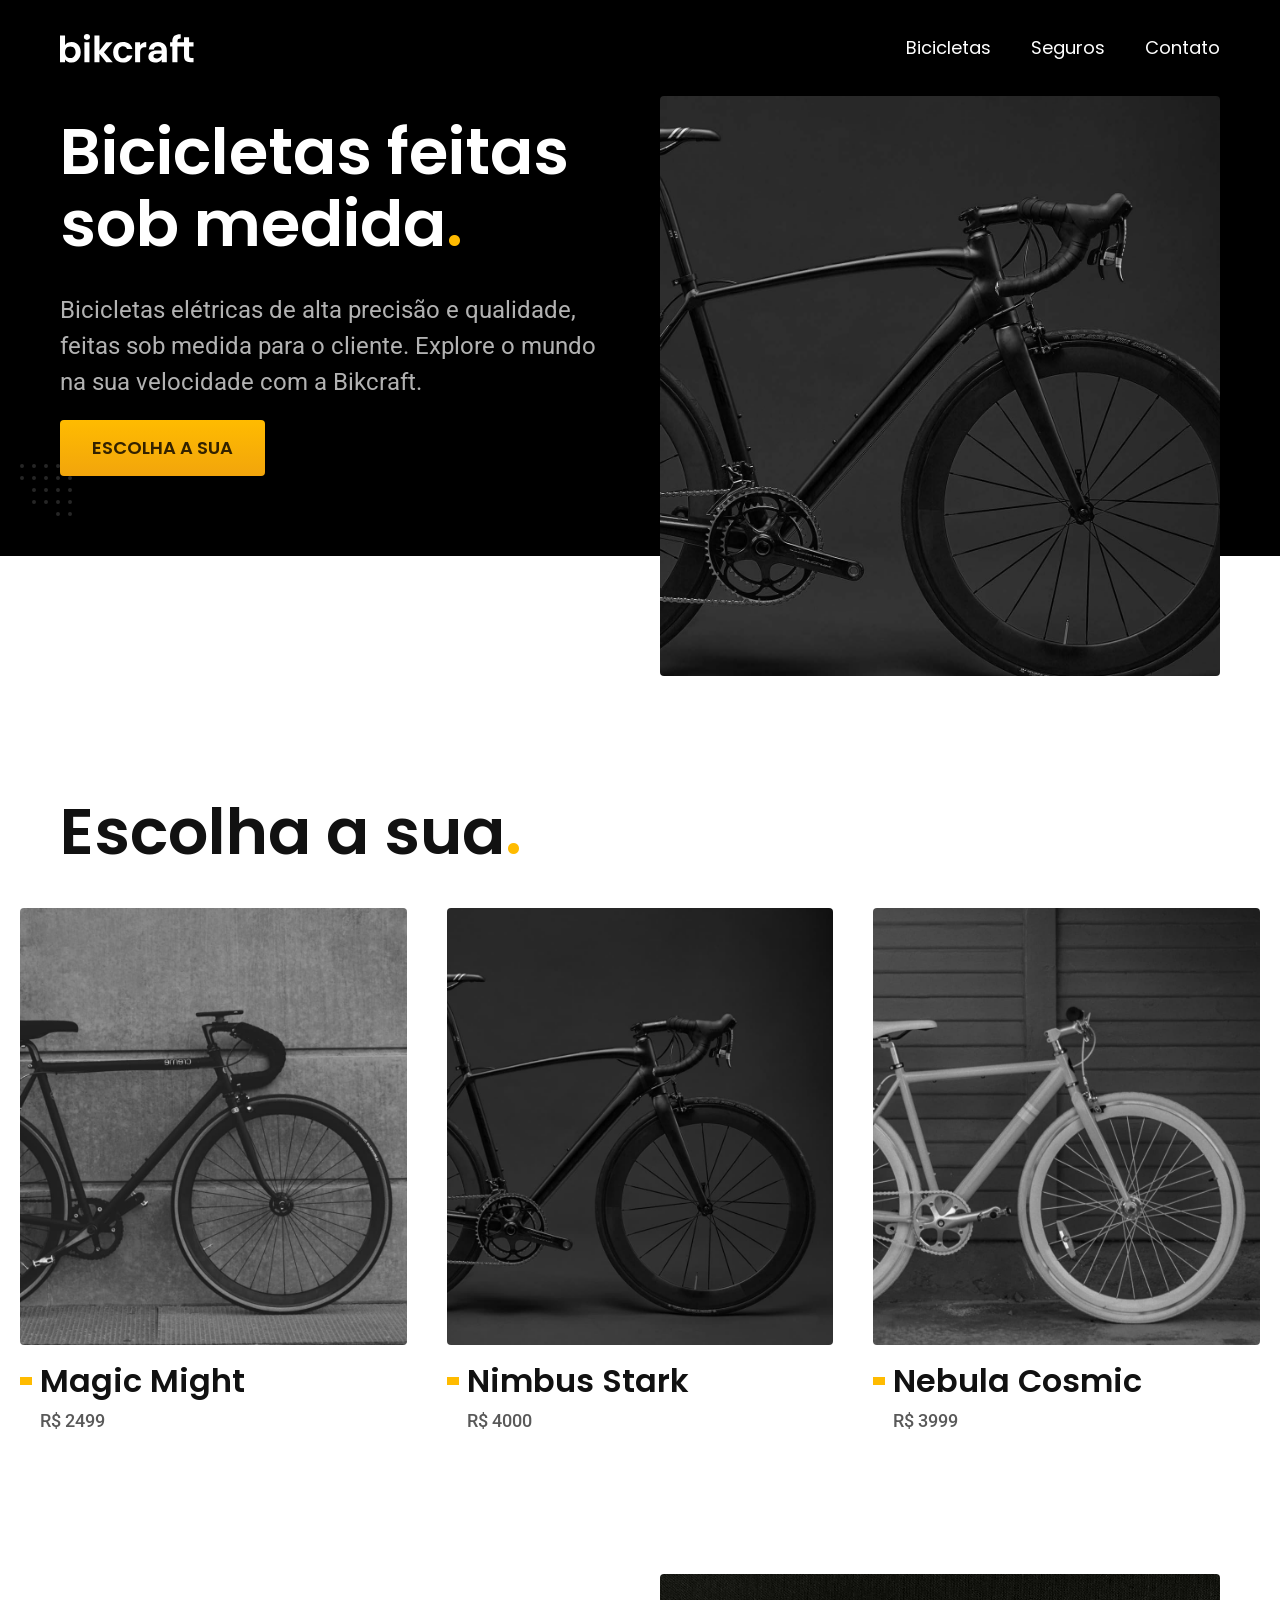
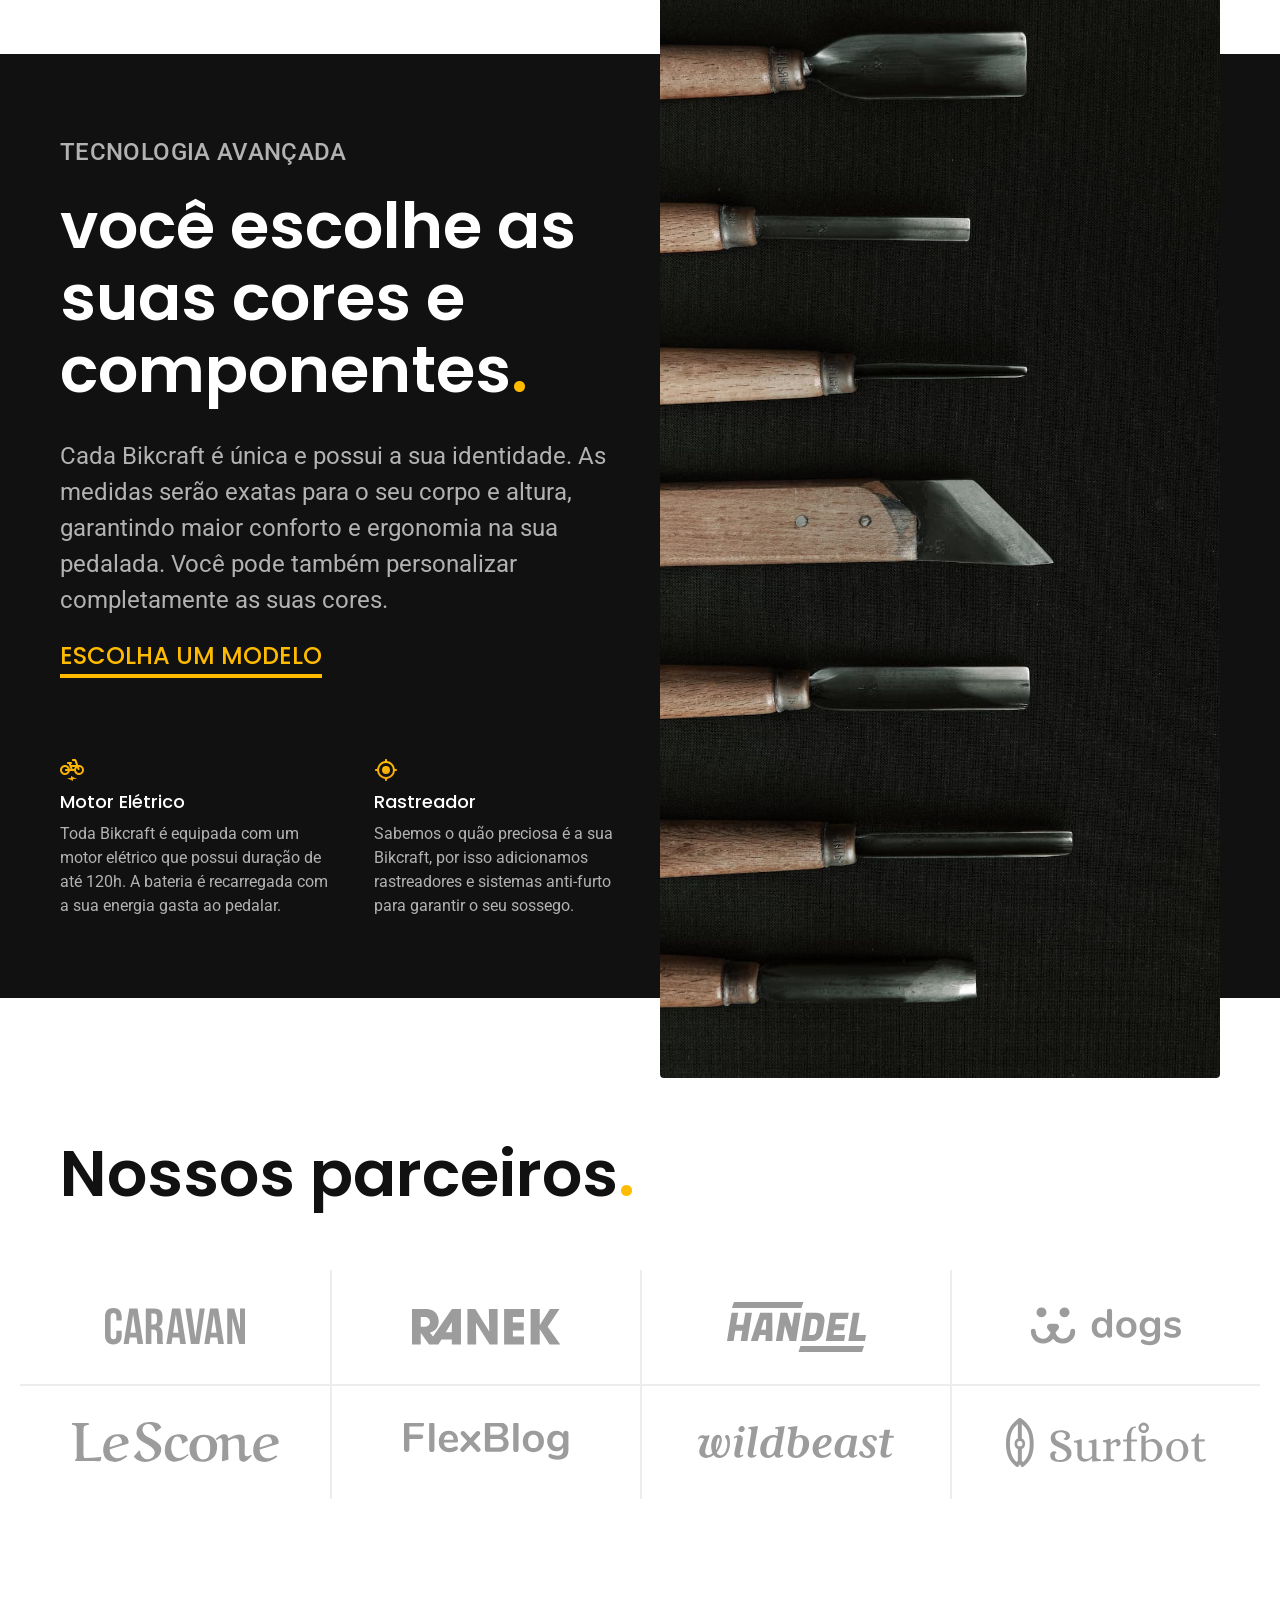
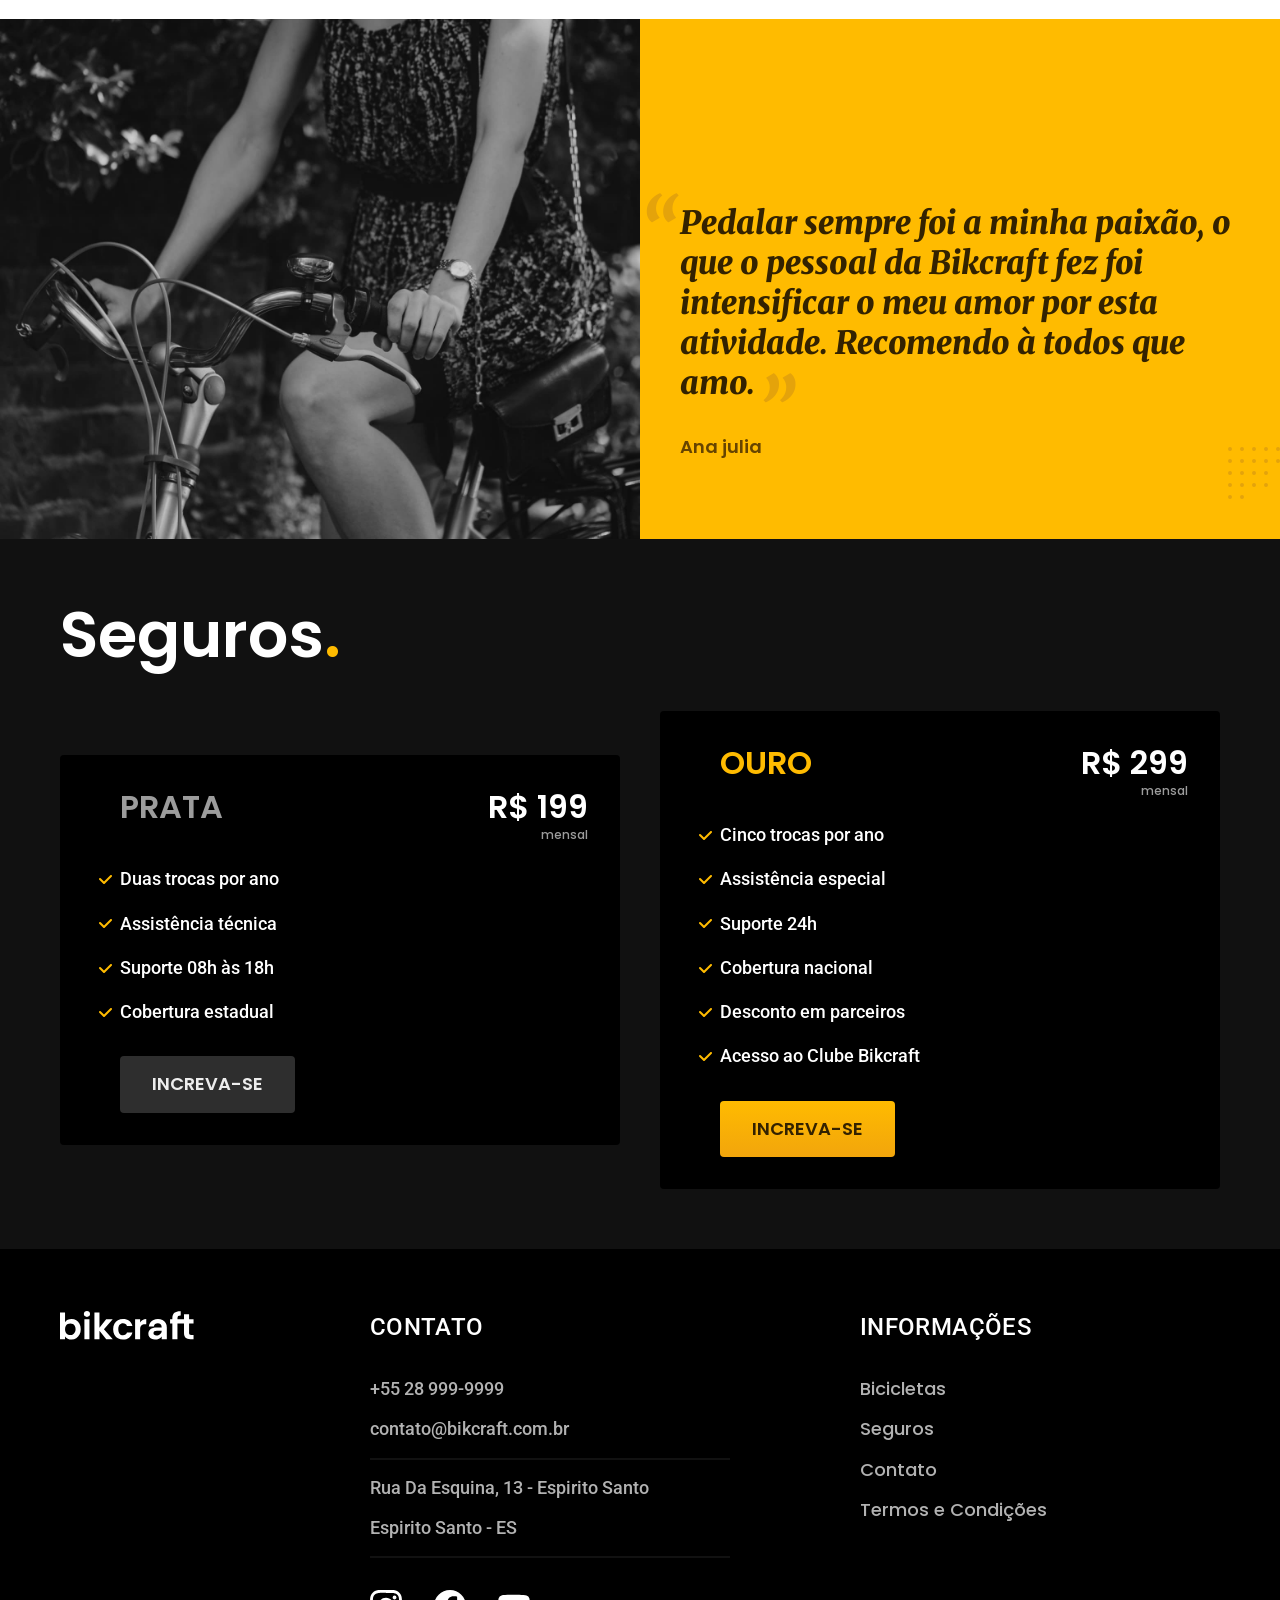
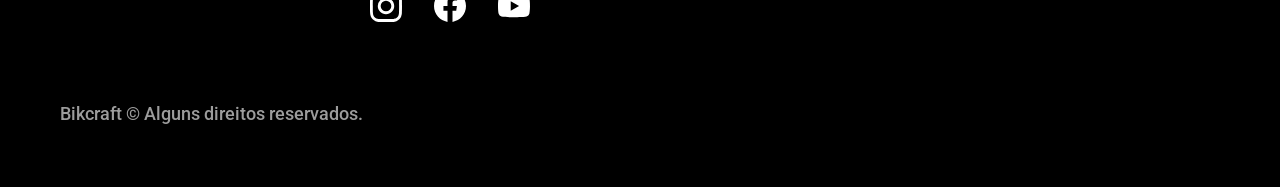
==== commit 0346ea03: "formulario adicionado" ====
--- a/index.html
+++ b/index.html
@@ -139,7 +139,7 @@
           <li>Suporte 08h às 18h</li>
           <li>Cobertura estadual</li>
         </ul>
-        <a class="botao secundario" href="./orcamento.html">Increva-se</a>
+        <a class="botao secundario" href="./orcamento.html?tipo=seguro&produto=prata">Increva-se</a>
       </div>
 
       <div class="seguros-item">
@@ -153,7 +153,7 @@
           <li>Desconto em parceiros</li>
           <li>Acesso ao Clube Bikcraft</li>
         </ul>
-        <a class="botao" href="./orcamento.html">Increva-se</a>
+        <a class="botao" href="./orcamento.html?tipo=seguro&produto=ouro">Increva-se</a>
       </div>
     </div>
   </article>
